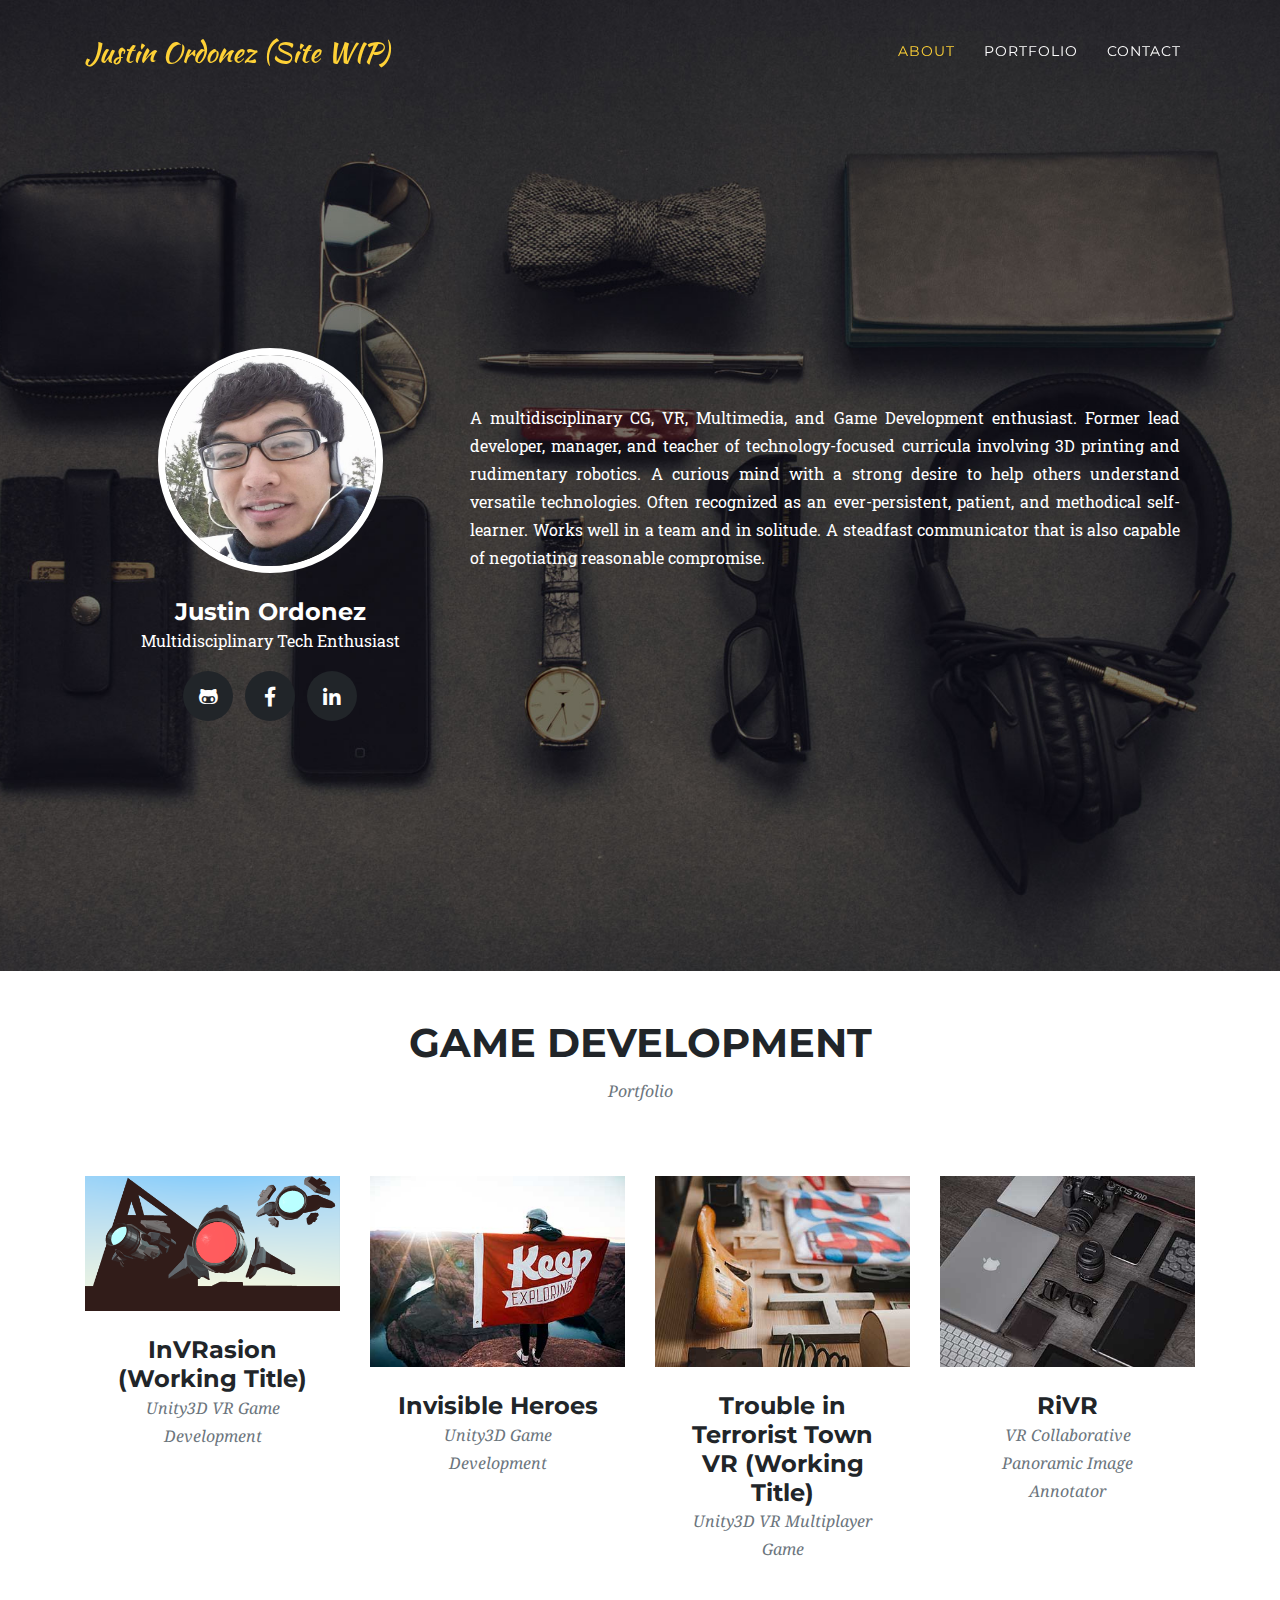
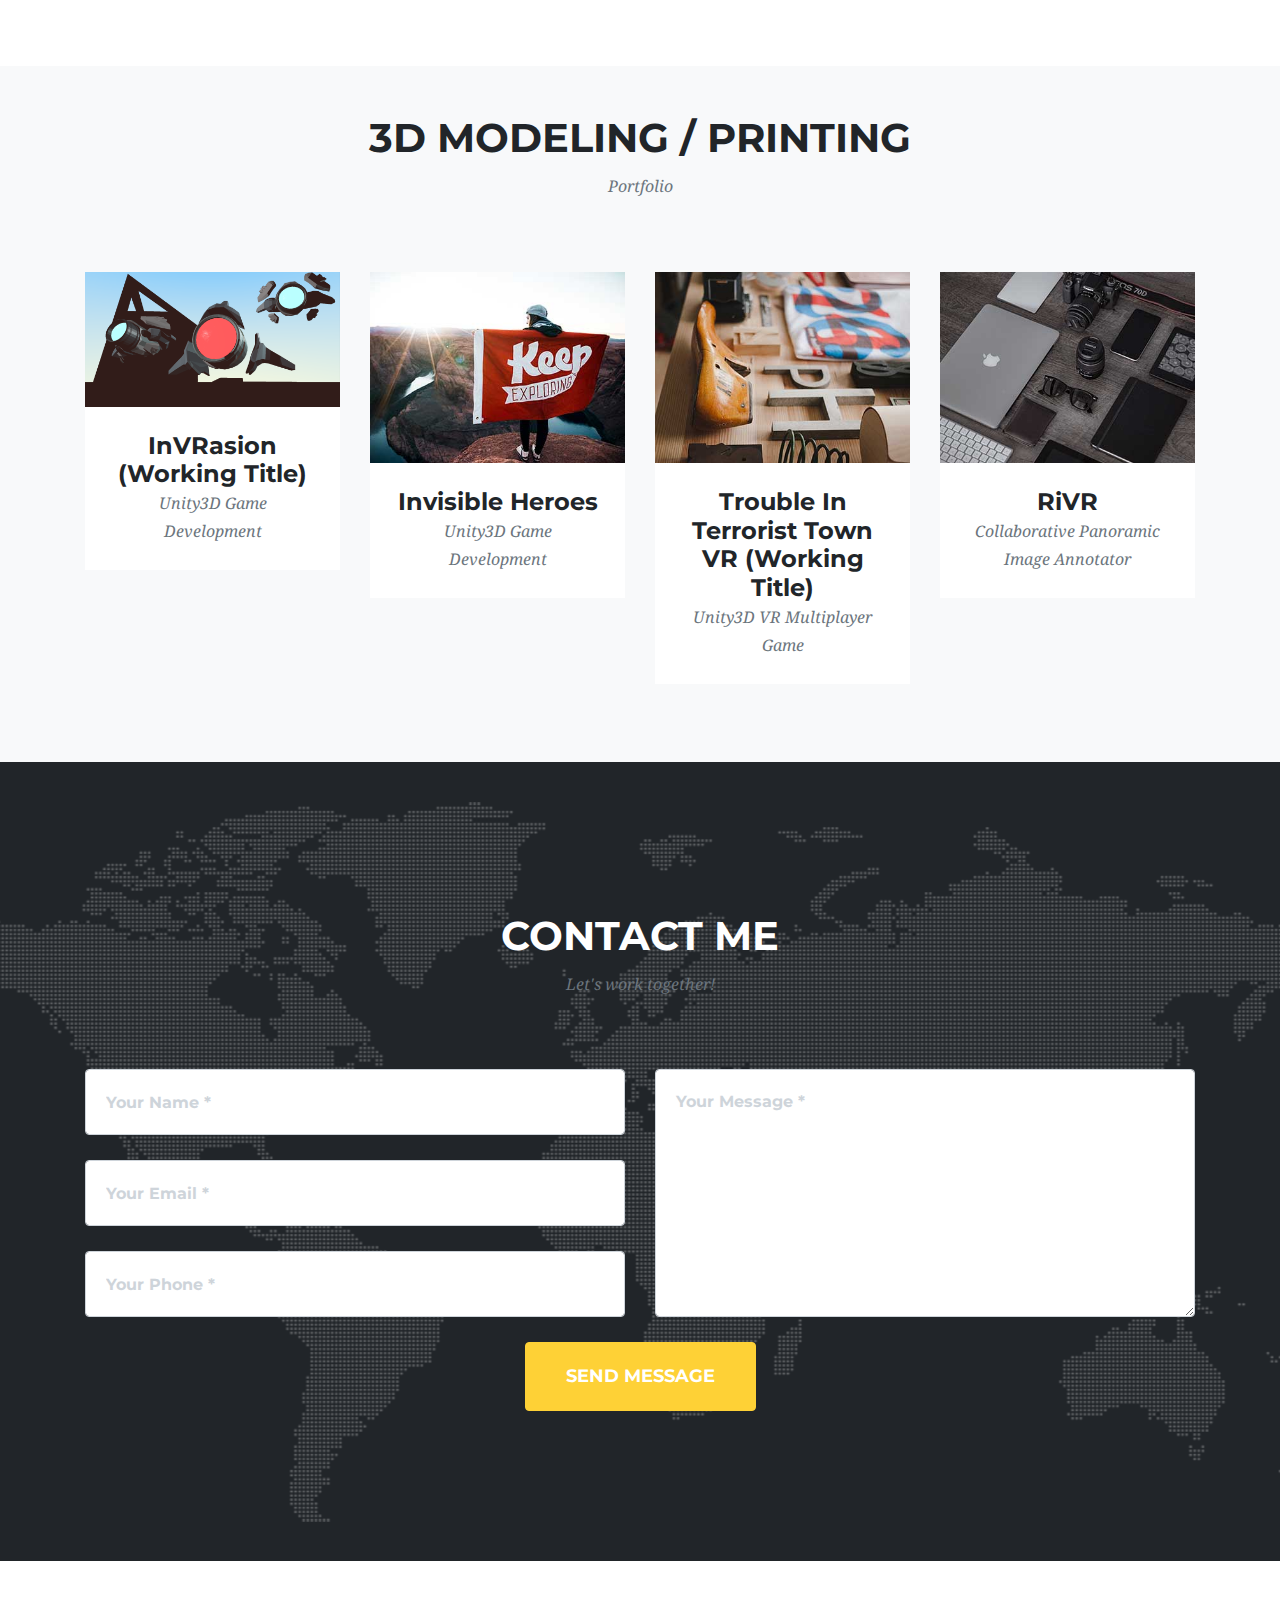
==== index.html @ 8f9645a5 "Github Page rebuild test" ====
<!DOCTYPE html>
<html lang="en">

<head>

  <meta charset="utf-8">
  <meta name="viewport" content="width=device-width, initial-scale=1, shrink-to-fit=no">
  <meta name="description" content="">
  <meta name="author" content="">

  <title>Justin Ordonez | Multidisciplinary Tech Enthusiast</title>

  <!-- Bootstrap core CSS -->
  <link href="vendor/bootstrap/css/bootstrap.min.css" rel="stylesheet">

  <!-- Custom fonts for this template -->
  <link href="vendor/fontawesome-free/css/all.min.css" rel="stylesheet" type="text/css">
  <link href="https://fonts.googleapis.com/css?family=Montserrat:400,700" rel="stylesheet" type="text/css">
  <link href='https://fonts.googleapis.com/css?family=Kaushan+Script' rel='stylesheet' type='text/css'>
  <link href='https://fonts.googleapis.com/css?family=Droid+Serif:400,700,400italic,700italic' rel='stylesheet' type='text/css'>
  <link href='https://fonts.googleapis.com/css?family=Roboto+Slab:400,100,300,700' rel='stylesheet' type='text/css'>

  <!-- Custom styles for this template -->
  <link href="css/agency.css" rel="stylesheet">
  <link href="css/animate.css" rel="stylesheet">
  <link href="css/style.css" rel="stylesheet">

</head>

<body id="page-top">

  <!-- Navigation -->
  <nav class="navbar navbar-expand-lg navbar-dark fixed-top" id="mainNav">
    <div class="container">
      <a class="navbar-brand js-scroll-trigger" href="#page-top">Justin Ordonez (Site WIP)</a>
      <button class="navbar-toggler navbar-toggler-right" type="button" data-toggle="collapse" data-target="#navbarResponsive"
        aria-controls="navbarResponsive" aria-expanded="false" aria-label="Toggle navigation">
        Menu
        <i class="fas fa-bars"></i>
      </button>
      <div class="collapse navbar-collapse" id="navbarResponsive">
        <ul class="navbar-nav text-uppercase ml-auto">
          <li class="nav-item">
            <a class="nav-link js-scroll-trigger" href="#about">About</a>
          </li>
          <!-- <li class="nav-item">
            <a class="nav-link js-scroll-trigger" href="#services">Services</a>
          </li> -->
          <li class="nav-item">
            <a class="nav-link js-scroll-trigger" href="#portfolio">Portfolio</a>
          </li>
          <li class="nav-item">
            <a class="nav-link js-scroll-trigger" href="#contact">Contact</a>
          </li>
        </ul>
      </div>
    </div>
  </nav>

  <!-- Header -->
  <header class="masthead" id="about">
    <div class="container">
      <div class="intro-text">
        <div class="container">
          <div class="row mb-5">
            <!-- <div class="col-lg-12 text-left">
              <h2 class="section-heading text-uppercase">Justin Ordonez</h2>
              <h3 class="section-subheading">Multidisciplinary Tech Enthusiast</h3>
            </div> -->
          </div>
          <div class="row">
            <div class="col-sm-4">
              <div class="team-member">
                <img class="rounded-circle mx-auto" src="img/ProfilePicTrimmed.JPG" alt="">
                <h4>Justin Ordonez</h4>
                <p class="">Multidisciplinary Tech Enthusiast</p>
                <ul class="list-inline social-buttons">
                  <li class="list-inline-item">
                    <a href="https://motyshiz.github.io/">
                      <i class="fab fa-github-alt"></i>
                    </a>
                  </li>
                  <li class="list-inline-item">
                    <a href="https://www.facebook.com/MOTYSHIZ">
                      <i class="fab fa-facebook-f"></i>
                    </a>
                  </li>
                  <li class="list-inline-item">
                    <a href="https://www.linkedin.com/in/justin-ordonez/">
                      <i class="fab fa-linkedin-in"></i>
                    </a>
                  </li>
                </ul>
              </div>
            </div>
            <div class="col-sm-8 mt-5">
              <p class="large text-justify mt-2">A multidisciplinary CG, VR, Multimedia, and Game Development
                enthusiast. Former lead developer, manager, and teacher of technology-focused curricula involving 3D
                printing and
                rudimentary robotics. A curious mind with a strong desire to help others understand versatile
                technologies. Often recognized as an ever-persistent, patient, and methodical self-learner. Works well
                in a team and in solitude. A steadfast communicator that is also capable of negotiating reasonable
                compromise.</p>
            </div>
          </div>
        </div>
      </div>
    </div>
  </header>

  <!-- Portfolio Grid : Game Development-->
  <section class="py-5" id="portfolio">
    <div class="container">
      <div class="row">
        <div class="col-lg-12 text-center">
          <h2 class="section-heading text-uppercase">Game Development</h2>
          <h3 class="section-subheading text-muted">Portfolio</h3>
        </div>
      </div>
      <div class="row">
        <div class="col-md-3 col-sm-6 portfolio-item">
          <a class="portfolio-link" data-toggle="modal" href="#portfolioModal1">
            <div class="portfolio-hover">
              <div class="portfolio-hover-content">
                <i class="fas fa-plus fa-3x"></i>
              </div>
            </div>
            <img class="img-fluid" src="img/portfolio/InVRasion/0.png" alt="">
          </a>
          <div class="portfolio-caption">
            <h4>InVRasion (Working Title)</h4>
            <p class="text-muted">Unity3D VR Game Development</p>
          </div>
        </div>
        <div class="col-md-3 col-sm-6 portfolio-item">
          <a class="portfolio-link" data-toggle="modal" href="#portfolioModal2">
            <div class="portfolio-hover">
              <div class="portfolio-hover-content">
                <i class="fas fa-plus fa-3x"></i>
              </div>
            </div>
            <img class="img-fluid" src="img/portfolio/02-thumbnail.jpg" alt="">
          </a>
          <div class="portfolio-caption">
            <h4>Invisible Heroes</h4>
            <p class="text-muted">Unity3D Game Development</p>
          </div>
        </div>
        <div class="col-md-3 col-sm-6 portfolio-item">
          <a class="portfolio-link" data-toggle="modal" href="#portfolioModal3">
            <div class="portfolio-hover">
              <div class="portfolio-hover-content">
                <i class="fas fa-plus fa-3x"></i>
              </div>
            </div>
            <img class="img-fluid" src="img/portfolio/03-thumbnail.jpg" alt="">
          </a>
          <div class="portfolio-caption">
            <h4>Trouble in Terrorist Town VR (Working Title)</h4>
            <p class="text-muted">Unity3D VR Multiplayer Game</p>
          </div>
        </div>
        <div class="col-md-3 col-sm-6 portfolio-item">
          <a class="portfolio-link" data-toggle="modal" href="#portfolioModal4">
            <div class="portfolio-hover">
              <div class="portfolio-hover-content">
                <i class="fas fa-plus fa-3x"></i>
              </div>
            </div>
            <img class="img-fluid" src="img/portfolio/04-thumbnail.jpg" alt="">
          </a>
          <div class="portfolio-caption">
            <h4>RiVR</h4>
            <p class="text-muted">VR Collaborative Panoramic Image Annotator</p>
          </div>
        </div>
        <!-- <div class="col-md-4 col-sm-6 portfolio-item">
          <a class="portfolio-link" data-toggle="modal" href="#portfolioModal5">
            <div class="portfolio-hover">
              <div class="portfolio-hover-content">
                <i class="fas fa-plus fa-3x"></i>
              </div>
            </div>
            <img class="img-fluid" src="img/portfolio/05-thumbnail.jpg" alt="">
          </a>
          <div class="portfolio-caption">
            <h4>Southwest</h4>
            <p class="text-muted">Website Design</p>
          </div>
        </div>
        <div class="col-md-4 col-sm-6 portfolio-item">
          <a class="portfolio-link" data-toggle="modal" href="#portfolioModal6">
            <div class="portfolio-hover">
              <div class="portfolio-hover-content">
                <i class="fas fa-plus fa-3x"></i>
              </div>
            </div>
            <img class="img-fluid" src="img/portfolio/06-thumbnail.jpg" alt="">
          </a>
          <div class="portfolio-caption">
            <h4>Window</h4>
            <p class="text-muted">Photography</p>
          </div>
        </div> -->
      </div>
    </div>
  </section>

  <!-- Portfolio Grid : 3D-->
  <section class="bg-light py-5" id="portfolio">
    <div class="container">
      <div class="row">
        <div class="col-lg-12 text-center">
          <h2 class="section-heading text-uppercase">3D Modeling / Printing</h2>
          <h3 class="section-subheading text-muted">Portfolio</h3>
        </div>
      </div>
      <div class="row">
        <div class="col-md-3 col-sm-6 portfolio-item">
          <a class="portfolio-link" data-toggle="modal" href="#portfolioModal1">
            <div class="portfolio-hover">
              <div class="portfolio-hover-content">
                <i class="fas fa-plus fa-3x"></i>
              </div>
            </div>
            <img class="img-fluid" src="img/portfolio/InVRasion/0.png" alt="">
          </a>
          <div class="portfolio-caption">
            <h4>InVRasion (Working Title)</h4>
            <p class="text-muted">Unity3D Game Development</p>
          </div>
        </div>
        <div class="col-md-3 col-sm-6 portfolio-item">
          <a class="portfolio-link" data-toggle="modal" href="#portfolioModal2">
            <div class="portfolio-hover">
              <div class="portfolio-hover-content">
                <i class="fas fa-plus fa-3x"></i>
              </div>
            </div>
            <img class="img-fluid" src="img/portfolio/02-thumbnail.jpg" alt="">
          </a>
          <div class="portfolio-caption">
            <h4>Invisible Heroes</h4>
            <p class="text-muted">Unity3D Game Development</p>
          </div>
        </div>
        <div class="col-md-3 col-sm-6 portfolio-item">
          <a class="portfolio-link" data-toggle="modal" href="#portfolioModal3">
            <div class="portfolio-hover">
              <div class="portfolio-hover-content">
                <i class="fas fa-plus fa-3x"></i>
              </div>
            </div>
            <img class="img-fluid" src="img/portfolio/03-thumbnail.jpg" alt="">
          </a>
          <div class="portfolio-caption">
            <h4>Trouble In Terrorist Town VR (Working Title)</h4>
            <p class="text-muted">Unity3D VR Multiplayer Game</p>
          </div>
        </div>
        <div class="col-md-3 col-sm-6 portfolio-item">
          <a class="portfolio-link" data-toggle="modal" href="#portfolioModal4">
            <div class="portfolio-hover">
              <div class="portfolio-hover-content">
                <i class="fas fa-plus fa-3x"></i>
              </div>
            </div>
            <img class="img-fluid" src="img/portfolio/04-thumbnail.jpg" alt="">
          </a>
          <div class="portfolio-caption">
            <h4>RiVR</h4>
            <p class="text-muted">Collaborative Panoramic Image Annotator</p>
          </div>
        </div>
      </div>
    </div>
  </section>


  <!-- Services -->
  <!-- <section id="services">
    <div class="container">
      <div class="row">
        <div class="col-lg-12 text-center">
          <h2 class="section-heading text-uppercase">Services</h2>
          <h3 class="section-subheading text-muted">Lorem ipsum dolor sit amet consectetur.</h3>
        </div>
      </div>
      <div class="row text-center">
        <div class="col-md-4">
          <span class="fa-stack fa-4x">
            <i class="fas fa-circle fa-stack-2x text-primary"></i>
            <i class="fas fa-shopping-cart fa-stack-1x fa-inverse"></i>
          </span>
          <h4 class="service-heading">E-Commerce</h4>
          <p class="text-muted">Lorem ipsum dolor sit amet, consectetur adipisicing elit. Minima maxime quam architecto
            quo inventore harum ex magni, dicta impedit.</p>
        </div>
        <div class="col-md-4">
          <span class="fa-stack fa-4x">
            <i class="fas fa-circle fa-stack-2x text-primary"></i>
            <i class="fas fa-laptop fa-stack-1x fa-inverse"></i>
          </span>
          <h4 class="service-heading">Responsive Design</h4>
          <p class="text-muted">Lorem ipsum dolor sit amet, consectetur adipisicing elit. Minima maxime quam architecto
            quo inventore harum ex magni, dicta impedit.</p>
        </div>
        <div class="col-md-4">
          <span class="fa-stack fa-4x">
            <i class="fas fa-circle fa-stack-2x text-primary"></i>
            <i class="fas fa-lock fa-stack-1x fa-inverse"></i>
          </span>
          <h4 class="service-heading">Web Security</h4>
          <p class="text-muted">Lorem ipsum dolor sit amet, consectetur adipisicing elit. Minima maxime quam architecto
            quo inventore harum ex magni, dicta impedit.</p>
        </div>
      </div>
    </div>
  </section> -->

  <!-- timeline-About -->
  <!-- <section id="timeline-about">
    <div class="container">
      <div class="row">
        <div class="col-lg-12 text-center">
          <h2 class="section-heading text-uppercase">About</h2>
          <h3 class="section-subheading text-muted">Lorem ipsum dolor sit amet consectetur.</h3>
        </div>
      </div>
      <div class="row">
        <div class="col-lg-12">
          <ul class="timeline">
            <li>
              <div class="timeline-image">
                <img class="rounded-circle img-fluid" src="img/about/1.jpg" alt="">
              </div>
              <div class="timeline-panel">
                <div class="timeline-heading">
                  <h4>2009-2011</h4>
                  <h4 class="subheading">Our Humble Beginnings</h4>
                </div>
                <div class="timeline-body">
                  <p class="text-muted">Lorem ipsum dolor sit amet, consectetur adipisicing elit. Sunt ut voluptatum
                    eius sapiente, totam reiciendis temporibus qui quibusdam, recusandae sit vero unde, sed, incidunt
                    et ea quo dolore laudantium consectetur!</p>
                </div>
              </div>
            </li>
            <li class="timeline-inverted">
              <div class="timeline-image">
                <img class="rounded-circle img-fluid" src="img/about/2.jpg" alt="">
              </div>
              <div class="timeline-panel">
                <div class="timeline-heading">
                  <h4>March 2011</h4>
                  <h4 class="subheading">An Agency is Born</h4>
                </div>
                <div class="timeline-body">
                  <p class="text-muted">Lorem ipsum dolor sit amet, consectetur adipisicing elit. Sunt ut voluptatum
                    eius sapiente, totam reiciendis temporibus qui quibusdam, recusandae sit vero unde, sed, incidunt
                    et ea quo dolore laudantium consectetur!</p>
                </div>
              </div>
            </li>
            <li>
              <div class="timeline-image">
                <img class="rounded-circle img-fluid" src="img/about/3.jpg" alt="">
              </div>
              <div class="timeline-panel">
                <div class="timeline-heading">
                  <h4>December 2012</h4>
                  <h4 class="subheading">Transition to Full Service</h4>
                </div>
                <div class="timeline-body">
                  <p class="text-muted">Lorem ipsum dolor sit amet, consectetur adipisicing elit. Sunt ut voluptatum
                    eius sapiente, totam reiciendis temporibus qui quibusdam, recusandae sit vero unde, sed, incidunt
                    et ea quo dolore laudantium consectetur!</p>
                </div>
              </div>
            </li>
            <li class="timeline-inverted">
              <div class="timeline-image">
                <img class="rounded-circle img-fluid" src="img/about/4.jpg" alt="">
              </div>
              <div class="timeline-panel">
                <div class="timeline-heading">
                  <h4>July 2014</h4>
                  <h4 class="subheading">Phase Two Expansion</h4>
                </div>
                <div class="timeline-body">
                  <p class="text-muted">Lorem ipsum dolor sit amet, consectetur adipisicing elit. Sunt ut voluptatum
                    eius sapiente, totam reiciendis temporibus qui quibusdam, recusandae sit vero unde, sed, incidunt
                    et ea quo dolore laudantium consectetur!</p>
                </div>
              </div>
            </li>
            <li class="timeline-inverted">
              <div class="timeline-image">
                <h4>Be Part
                  <br>Of Our
                  <br>Story!</h4>
              </div>
            </li>
          </ul>
        </div>
      </div>
    </div>
  </section> -->

  <!-- Software Proficiencies -->
  <!-- <section class="py-5">
    <div class="container">
      <div class="row">
        <div class="col-md-3 col-sm-6">
          <a href="#">
            <img class="img-fluid d-block mx-auto" src="img/logos/envato.jpg" alt="">
          </a>
        </div>
        <div class="col-md-3 col-sm-6">
          <a href="#">
            <img class="img-fluid d-block mx-auto" src="img/logos/designmodo.jpg" alt="">
          </a>
        </div>
        <div class="col-md-3 col-sm-6">
          <a href="#">
            <img class="img-fluid d-block mx-auto" src="img/logos/themeforest.jpg" alt="">
          </a>
        </div>
        <div class="col-md-3 col-sm-6">
          <a href="#">
            <img class="img-fluid d-block mx-auto" src="img/logos/creative-market.jpg" alt="">
          </a>
        </div>
      </div>
    </div>
  </section> -->

  <!-- Contact -->
  <section id="contact">
    <div class="container">
      <div class="row">
        <div class="col-lg-12 text-center">
          <h2 class="section-heading text-uppercase">Contact Me</h2>
          <h3 class="section-subheading text-muted">Let's work together!</h3>
        </div>
      </div>
      <div class="row">
        <div class="col-lg-12">
          <form id="contactForm" name="sentMessage" novalidate="novalidate">
            <div class="row">
              <div class="col-md-6">
                <div class="form-group">
                  <input class="form-control" id="name" type="text" placeholder="Your Name *" required="required"
                    data-validation-required-message="Please enter your name.">
                  <p class="help-block text-danger"></p>
                </div>
                <div class="form-group">
                  <input class="form-control" id="email" type="email" placeholder="Your Email *" required="required"
                    data-validation-required-message="Please enter your email address.">
                  <p class="help-block text-danger"></p>
                </div>
                <div class="form-group">
                  <input class="form-control" id="phone" type="tel" placeholder="Your Phone *" required="required"
                    data-validation-required-message="Please enter your phone number.">
                  <p class="help-block text-danger"></p>
                </div>
              </div>
              <div class="col-md-6">
                <div class="form-group">
                  <textarea class="form-control" id="message" placeholder="Your Message *" required="required"
                    data-validation-required-message="Please enter a message."></textarea>
                  <p class="help-block text-danger"></p>
                </div>
              </div>
              <div class="clearfix"></div>
              <div class="col-lg-12 text-center">
                <div id="success"></div>
                <button id="sendMessageButton" class="btn btn-primary btn-xl text-uppercase" type="submit">Send Message</button>
              </div>
            </div>
          </form>
        </div>
      </div>
    </div>
  </section>

  <!-- Footer -->
  <footer>
    <div class="container">
      <!-- <div class="row">
        <div class="col-md-4">
          <span class="copyright">Copyright &copy; Justin Ordonez 2018</span>
        </div>
        <div class="col-md-4">
          <ul class="list-inline social-buttons">
            <li class="list-inline-item">
              <a href="https://motyshiz.github.io/">
                <i class="fab fa-github-alt"></i>
              </a>
            </li>
            <li class="list-inline-item">
              <a href="https://www.facebook.com/MOTYSHIZ">
                <i class="fab fa-facebook-f"></i>
              </a>
            </li>
            <li class="list-inline-item">
              <a href="https://www.linkedin.com/in/justin-ordonez/">
                <i class="fab fa-linkedin-in"></i>
              </a>
            </li>
          </ul>
        </div>
        <div class="col-md-4">
          <ul class="list-inline quicklinks">
            <li class="list-inline-item">
              <a href="#">Privacy Policy</a>
            </li>
            <li class="list-inline-item">
              <a href="#">Terms of Use</a>
            </li>
          </ul>
        </div>
      </div>
    </div> -->
  </footer>

  <!-- Portfolio Modals -->

  <!-- Modal 1 -->
  <div class="portfolio-modal modal fade" id="portfolioModal1" tabindex="-1" role="dialog" aria-hidden="true">
    <div class="modal-dialog">
      <div class="modal-content py-0">
        <div class="close-modal" data-dismiss="modal">
          <div class="lr">
            <div class="rl"></div>
          </div>
        </div>

        <div class="container-fluid no-padding">
          <div class="row">
            <div class="col-md-12 px-0">
              <img src="img/portfolio/InVRasion/0.png" alt="" class="img-fluid d-block mx-auto">
              <div class="mask rgba-purple-slight"></div>
              <div class="carousel-caption">
                <h2 class="text-uppercase">InVRasion</h2>
                <p class="item-intro text-muted">Asymmetrical 4v1 VR Multiplayer</p>
              </div>
            </div>
          </div>
        </div>

        <div class="container">
          <div class="row">
            <div class="col-lg-12 mx-auto">
              <div class="modal-body">
                <!-- Project Details Go Here -->
                <!-- <h2 class="text-uppercase">InVRasion</h2>
                <p class="item-intro text-muted">Asymmetrical 4v1 VR Multiplayer</p>
                <img class="img-fluid d-block mx-auto" src="img/portfolio/InVRasion/0.png" alt=""> -->

                <!-- <div class="row">
                  <div class="thumbnail text-center">
                    <img src="img/portfolio/InVRasion/0.png" alt="" class="img-fluid d-block mx-auto">
                    <div class="caption">
                      <h2 class="text-uppercase">InVRasion</h2>
                      <p class="item-intro text-muted">Asymmetrical 4v1 VR Multiplayer</p>
                    </div>
                  </div>
                </div> -->



                <!-- Video Carousel -->
                <div id="video-carousel-example2" class="carousel slide carousel-fade mb-3" data-ride="carousel">
                  <!--Indicators-->
                  <ol class="carousel-indicators">
                    <li data-target="#video-carousel-example2" data-slide-to="0" class="active"></li>
                    <li data-target="#video-carousel-example2" data-slide-to="1"></li>
                    <li data-target="#video-carousel-example2" data-slide-to="2"></li>
                  </ol>
                  <!--/.Indicators-->
                  <!--Slides-->
                  <div class="carousel-inner" role="listbox">
                    <!-- First slide -->
                    <div class="carousel-item active">
                      <!--Mask color-->
                      <div class="view">
                        <!--Video source-->
                        <div class="embed-responsive embed-responsive-16by9">
                          <video class="embed-responsive-item" autoplay loop muted>
                            <source src="./video/InVRasion/Boss Death.mp4" type="video/mp4" />
                          </video>
                          <div class="mask rgba-purple-slight"></div>
                        </div>
                      </div>

                      <!--Caption-->
                      <div class="carousel-caption">
                        <div class="animated fadeInDown">
                          <h3 class="h3-responsive">Boss Death</h3>
                        </div>
                      </div>
                      <!--Caption-->
                    </div>
                    <!-- /.First slide -->

                    <!-- Second slide -->
                    <div class="carousel-item">
                      <!--Mask color-->
                      <div class="view">
                        <!--Video source-->
                        <div class="embed-responsive embed-responsive-16by9">
                          <video class="embed-responsive-item" autoplay loop muted>
                            <source src="./video/InVRasion/Exploding the CLA.mp4" type="video/mp4" />
                          </video>
                          <div class="mask rgba-purple-slight"></div>
                        </div>
                      </div>

                      <!--Caption-->
                      <div class="carousel-caption">
                        <div class="animated fadeInDown">
                          <h3 class="h3-responsive">Building Destruction</h3>
                        </div>
                      </div>
                      <!--Caption-->
                    </div>
                    <!-- /.Second slide -->

                    <!-- Third slide -->
                    <div class="carousel-item">
                      <!--Mask color-->
                      <div class="view">
                        <!--Video source-->
                        <div class="embed-responsive embed-responsive-16by9">
                          <video class="embed-responsive-item" autoplay loop muted>
                            <source src="./video/InVRasion/Explosive Force and Delay.mp4" type="video/mp4" />
                          </video>
                          <div class="mask rgba-purple-slight"></div>
                        </div>
                      </div>

                      <!--Caption-->
                      <div class="carousel-caption">
                        <div class="animated fadeInDown">
                          <h3 class="h3-responsive">Air Mines | Consecutive Detonation</h3>
                        </div>
                      </div>
                      <!--Caption-->
                    </div>
                    <!-- /.Third slide -->
                  </div>
                  <!--/.Slides-->
                  <!--Controls-->
                  <a class="carousel-control-prev" href="#video-carousel-example2" role="button" data-slide="prev">
                    <span class="carousel-control-prev-icon" aria-hidden="true"></span>
                    <span class="sr-only">Previous</span>
                  </a>
                  <a class="carousel-control-next" href="#video-carousel-example2" role="button" data-slide="next">
                    <span class="carousel-control-next-icon" aria-hidden="true"></span>
                    <span class="sr-only">Next</span>
                  </a>
                  <!--/.Controls-->
                </div>
                <!--Carousel Wrapper-->

                <p>
                  Face off against your friends as a giant robotic monster in a 1v4, VR vs NonVR battle! One player
                  will control a giant robot via a VR headset, and up to
                  4 friends will team up against him/her for high-mobility split-screen action on the same PC or
                  VR-enabled console.
                  <br><br>

                  Some features include: <br>
                  <ul>
                    <li>An array of experimental weaponry.</li>
                  </ul>

                  InVRasion is my proudest work, and started off as my senior project for my Computer Science degree at
                  California Polytechnic University of Pomona.

                  After receiving academic credit for InVRasion, development has continued as a hobby since March of
                  2017.

                  Created using Unity3D Game Engine, VRTK, and C#.

                </p>
                <ul class="list-inline">
                  <li>Date: January 2017 - Present</li>
                  <li>Category: Unity3D VR Game Development</li>
                </ul>
                <button class="btn btn-primary" data-dismiss="modal" type="button">
                  <i class="fas fa-times"></i>
                  Close Project</button>
              </div>
            </div>
          </div>
        </div>
      </div>
    </div>
  </div>

  <!-- Modal 2 -->
  <div class="portfolio-modal modal fade" id="portfolioModal2" tabindex="-1" role="dialog" aria-hidden="true">
    <div class="modal-dialog">
      <div class="modal-content">
        <div class="close-modal" data-dismiss="modal">
          <div class="lr">
            <div class="rl"></div>
          </div>
        </div>
        <div class="container">
          <div class="row">
            <div class="col-lg-8 mx-auto">
              <div class="modal-body">
                <!-- Project Details Go Here -->
                <h2 class="text-uppercase">Invisible Heroes</h2>
                <p class="item-intro text-muted">Procedurally generated map experiment and single-item scavenger hunt.</p>
                <img class="img-fluid d-block mx-auto" src="img/portfolio/02-full.jpg" alt="">
                <p>
                  <a href="https://drive.google.com/file/d/0B-jDV3yzqTzuei1zTFFzbzU2M28/view?usp=sharing">Invisible
                    Heroes</a>
                  is my first Unity programming project. It is a simple game that requires the player to locate an
                  artifact on a procedurally
                  generated map with procedurally placed trees and other items.
                  There is a readme within the linked file that includes more details.
                </p>
                <ul class="list-inline">
                  <li>Date: March 2016</li>
                  <li>Category: Unity3D Game Design</li>
                </ul>
                <button class="btn btn-primary" data-dismiss="modal" type="button">
                  <i class="fas fa-times"></i>
                  Close Project</button>
              </div>
            </div>
          </div>
        </div>
      </div>
    </div>
  </div>

  <!-- Modal 3 -->
  <div class="portfolio-modal modal fade" id="portfolioModal3" tabindex="-1" role="dialog" aria-hidden="true">
    <div class="modal-dialog">
      <div class="modal-content">
        <div class="close-modal" data-dismiss="modal">
          <div class="lr">
            <div class="rl"></div>
          </div>
        </div>
        <div class="container">
          <div class="row">
            <div class="col-lg-8 mx-auto">
              <div class="modal-body">
                <!-- Project Details Go Here -->
                <h2 class="text-uppercase">Trouble In Terrorist Town VR (Working Title)</h2>
                <p class="item-intro text-muted">VR Networked Multiplayer via VRTK and UNet</p>
                <!-- <img class="img-fluid d-block mx-auto" src="img/portfolio/03-full.jpg" alt=""> -->

                <div class="embed-responsive embed-responsive-16by9 mb-3">
                  <video width="480" height="280" controls class="embed-responsive-item">
                    <source src="./video/TTT-VR/NonVR-Shooting-and-Damage.mp4" type="video/mp4">
                    Your browser does not support the video tag.
                  </video>
                </div>

                <p>This title is my foray into VR Networked Multiplayer with UNet and VRTK. Good tutorials on how to
                  implement networked multiplayer in VR can be hard to find, so a lot of experimentation and research
                  went into the initial setup of this.

                  I do plan on moving from UNet to Photon in the near future, and one of my ambitions for this game is
                  to include robust steam workshop support, so that modders can use it as a framework to make fun
                  gamemodes, custom maps, and custom models.
                  <br><br>
                  [Current Version = As of 10/8/2018] <br>
                  Features
                  <ul>
                    <li></li>
                  </ul>
                </p>
                <ul class="list-inline">
                  <li>Date: January 2017</li>
                  <li>Category: Unity3D VR Game Development</li>
                </ul>
                <button class="btn btn-primary" data-dismiss="modal" type="button">
                  <i class="fas fa-times"></i>
                  Close Project</button>
              </div>
            </div>
          </div>
        </div>
      </div>
    </div>
  </div>

  <!-- Modal 4 -->
  <div class="portfolio-modal modal fade" id="portfolioModal4" tabindex="-1" role="dialog" aria-hidden="true">
    <div class="modal-dialog">
      <div class="modal-content">
        <div class="close-modal" data-dismiss="modal">
          <div class="lr">
            <div class="rl"></div>
          </div>
        </div>
        <div class="container">
          <div class="row">
            <div class="col-lg-8 mx-auto">
              <div class="modal-body">
                <!-- Project Details Go Here -->
                <h2 class="text-uppercase">Project Name</h2>
                <p class="item-intro text-muted">Lorem ipsum dolor sit amet consectetur.</p>
                <img class="img-fluid d-block mx-auto" src="img/portfolio/04-full.jpg" alt="">
                <p>Use this area to describe your project. Lorem ipsum dolor sit amet, consectetur adipisicing elit.
                  Est blanditiis dolorem culpa incidunt minus dignissimos deserunt repellat aperiam quasi sunt officia
                  expedita beatae cupiditate, maiores repudiandae, nostrum, reiciendis facere nemo!</p>
                <ul class="list-inline">
                  <li>Date: January 2017</li>
                  <li>Client: Lines</li>
                  <li>Category: Branding</li>
                </ul>
                <button class="btn btn-primary" data-dismiss="modal" type="button">
                  <i class="fas fa-times"></i>
                  Close Project</button>
              </div>
            </div>
          </div>
        </div>
      </div>
    </div>
  </div>

  <!-- Modal 5 -->
  <div class="portfolio-modal modal fade" id="portfolioModal5" tabindex="-1" role="dialog" aria-hidden="true">
    <div class="modal-dialog">
      <div class="modal-content">
        <div class="close-modal" data-dismiss="modal">
          <div class="lr">
            <div class="rl"></div>
          </div>
        </div>
        <div class="container">
          <div class="row">
            <div class="col-lg-8 mx-auto">
              <div class="modal-body">
                <!-- Project Details Go Here -->
                <h2 class="text-uppercase">Project Name</h2>
                <p class="item-intro text-muted">Lorem ipsum dolor sit amet consectetur.</p>
                <img class="img-fluid d-block mx-auto" src="img/portfolio/05-full.jpg" alt="">
                <p>Use this area to describe your project. Lorem ipsum dolor sit amet, consectetur adipisicing elit.
                  Est blanditiis dolorem culpa incidunt minus dignissimos deserunt repellat aperiam quasi sunt officia
                  expedita beatae cupiditate, maiores repudiandae, nostrum, reiciendis facere nemo!</p>
                <ul class="list-inline">
                  <li>Date: January 2017</li>
                  <li>Client: Southwest</li>
                  <li>Category: Website Design</li>
                </ul>
                <button class="btn btn-primary" data-dismiss="modal" type="button">
                  <i class="fas fa-times"></i>
                  Close Project</button>
              </div>
            </div>
          </div>
        </div>
      </div>
    </div>
  </div>

  <!-- Modal 6 -->
  <div class="portfolio-modal modal fade" id="portfolioModal6" tabindex="-1" role="dialog" aria-hidden="true">
    <div class="modal-dialog">
      <div class="modal-content">
        <div class="close-modal" data-dismiss="modal">
          <div class="lr">
            <div class="rl"></div>
          </div>
        </div>
        <div class="container">
          <div class="row">
            <div class="col-lg-8 mx-auto">
              <div class="modal-body">
                <!-- Project Details Go Here -->
                <h2 class="text-uppercase">Project Name</h2>
                <p class="item-intro text-muted">Lorem ipsum dolor sit amet consectetur.</p>
                <img class="img-fluid d-block mx-auto" src="img/portfolio/06-full.jpg" alt="">
                <p>Use this area to describe your project. Lorem ipsum dolor sit amet, consectetur adipisicing elit.
                  Est blanditiis dolorem culpa incidunt minus dignissimos deserunt repellat aperiam quasi sunt officia
                  expedita beatae cupiditate, maiores repudiandae, nostrum, reiciendis facere nemo!</p>
                <ul class="list-inline">
                  <li>Date: January 2017</li>
                  <li>Client: Window</li>
                  <li>Category: Photography</li>
                </ul>
                <button class="btn btn-primary" data-dismiss="modal" type="button">
                  <i class="fas fa-times"></i>
                  Close Project</button>
              </div>
            </div>
          </div>
        </div>
      </div>
    </div>
  </div>

  <!-- Bootstrap core JavaScript -->
  <script src="vendor/jquery/jquery.min.js"></script>
  <script src="vendor/bootstrap/js/bootstrap.bundle.min.js"></script>

  <!-- Plugin JavaScript -->
  <script src="vendor/jquery-easing/jquery.easing.min.js"></script>

  <!-- Contact form JavaScript -->
  <script src="js/jqBootstrapValidation.js"></script>
  <script src="js/contact_me.js"></script>

  <!-- Custom scripts for this template -->
  <script src="js/agency.min.js"></script>

</body>

</html>
---- vendor/fontawesome-free/css/all.min.css ----
/*!
 * Font Awesome Free 5.3.1 by @fontawesome - https://fontawesome.com
 * License - https://fontawesome.com/license/free (Icons: CC BY 4.0, Fonts: SIL OFL 1.1, Code: MIT License)
 */
.fa,.fab,.fal,.far,.fas{-moz-osx-font-smoothing:grayscale;-webkit-font-smoothing:antialiased;display:inline-block;font-style:normal;font-variant:normal;text-rendering:auto;line-height:1}.fa-lg{font-size:1.33333em;line-height:.75em;vertical-align:-.0667em}.fa-xs{font-size:.75em}.fa-sm{font-size:.875em}.fa-1x{font-size:1em}.fa-2x{font-size:2em}.fa-3x{font-size:3em}.fa-4x{font-size:4em}.fa-5x{font-size:5em}.fa-6x{font-size:6em}.fa-7x{font-size:7em}.fa-8x{font-size:8em}.fa-9x{font-size:9em}.fa-10x{font-size:10em}.fa-fw{text-align:center;width:1.25em}.fa-ul{list-style-type:none;margin-left:2.5em;padding-left:0}.fa-ul>li{position:relative}.fa-li{left:-2em;position:absolute;text-align:center;width:2em;line-height:inherit}.fa-border{border:.08em solid #eee;border-radius:.1em;padding:.2em .25em .15em}.fa-pull-left{float:left}.fa-pull-right{float:right}.fa.fa-pull-left,.fab.fa-pull-left,.fal.fa-pull-left,.far.fa-pull-left,.fas.fa-pull-left{margin-right:.3em}.fa.fa-pull-right,.fab.fa-pull-right,.fal.fa-pull-right,.far.fa-pull-right,.fas.fa-pull-right{margin-left:.3em}.fa-spin{animation:fa-spin 2s infinite linear}.fa-pulse{animation:fa-spin 1s infinite steps(8)}@keyframes fa-spin{0%{transform:rotate(0deg)}to{transform:rotate(1turn)}}.fa-rotate-90{-ms-filter:"progid:DXImageTransform.Microsoft.BasicImage(rotation=1)";transform:rotate(90deg)}.fa-rotate-180{-ms-filter:"progid:DXImageTransform.Microsoft.BasicImage(rotation=2)";transform:rotate(180deg)}.fa-rotate-270{-ms-filter:"progid:DXImageTransform.Microsoft.BasicImage(rotation=3)";transform:rotate(270deg)}.fa-flip-horizontal{-ms-filter:"progid:DXImageTransform.Microsoft.BasicImage(rotation=0, mirror=1)";transform:scaleX(-1)}.fa-flip-vertical{transform:scaleY(-1)}.fa-flip-horizontal.fa-flip-vertical,.fa-flip-vertical{-ms-filter:"progid:DXImageTransform.Microsoft.BasicImage(rotation=2, mirror=1)"}.fa-flip-horizontal.fa-flip-vertical{transform:scale(-1)}:root .fa-flip-horizontal,:root .fa-flip-vertical,:root .fa-rotate-90,:root .fa-rotate-180,:root .fa-rotate-270{-webkit-filter:none;filter:none}.fa-stack{display:inline-block;height:2em;line-height:2em;position:relative;vertical-align:middle;width:2em}.fa-stack-1x,.fa-stack-2x{left:0;position:absolute;text-align:center;width:100%}.fa-stack-1x{line-height:inherit}.fa-stack-2x{font-size:2em}.fa-inverse{color:#fff}.fa-500px:before{content:"\f26e"}.fa-accessible-icon:before{content:"\f368"}.fa-accusoft:before{content:"\f369"}.fa-ad:before{content:"\f641"}.fa-address-book:before{content:"\f2b9"}.fa-address-card:before{content:"\f2bb"}.fa-adjust:before{content:"\f042"}.fa-adn:before{content:"\f170"}.fa-adversal:before{content:"\f36a"}.fa-affiliatetheme:before{content:"\f36b"}.fa-air-freshener:before{content:"\f5d0"}.fa-algolia:before{content:"\f36c"}.fa-align-center:before{content:"\f037"}.fa-align-justify:before{content:"\f039"}.fa-align-left:before{content:"\f036"}.fa-align-right:before{content:"\f038"}.fa-alipay:before{content:"\f642"}.fa-allergies:before{content:"\f461"}.fa-amazon:before{content:"\f270"}.fa-amazon-pay:before{content:"\f42c"}.fa-ambulance:before{content:"\f0f9"}.fa-american-sign-language-interpreting:before{content:"\f2a3"}.fa-amilia:before{content:"\f36d"}.fa-anchor:before{content:"\f13d"}.fa-android:before{content:"\f17b"}.fa-angellist:before{content:"\f209"}.fa-angle-double-down:before{content:"\f103"}.fa-angle-double-left:before{content:"\f100"}.fa-angle-double-right:before{content:"\f101"}.fa-angle-double-up:before{content:"\f102"}.fa-angle-down:before{content:"\f107"}.fa-angle-left:before{content:"\f104"}.fa-angle-right:before{content:"\f105"}.fa-angle-up:before{content:"\f106"}.fa-angry:before{content:"\f556"}.fa-angrycreative:before{content:"\f36e"}.fa-angular:before{content:"\f420"}.fa-ankh:before{content:"\f644"}.fa-app-store:before{content:"\f36f"}.fa-app-store-ios:before{content:"\f370"}.fa-apper:before{content:"\f371"}.fa-apple:before{content:"\f179"}.fa-apple-alt:before{content:"\f5d1"}.fa-apple-pay:before{content:"\f415"}.fa-archive:before{content:"\f187"}.fa-archway:before{content:"\f557"}.fa-arrow-alt-circle-down:before{content:"\f358"}.fa-arrow-alt-circle-left:before{content:"\f359"}.fa-arrow-alt-circle-right:before{content:"\f35a"}.fa-arrow-alt-circle-up:before{content:"\f35b"}.fa-arrow-circle-down:before{content:"\f0ab"}.fa-arrow-circle-left:before{content:"\f0a8"}.fa-arrow-circle-right:before{content:"\f0a9"}.fa-arrow-circle-up:before{content:"\f0aa"}.fa-arrow-down:before{content:"\f063"}.fa-arrow-left:before{content:"\f060"}.fa-arrow-right:before{content:"\f061"}.fa-arrow-up:before{content:"\f062"}.fa-arrows-alt:before{content:"\f0b2"}.fa-arrows-alt-h:before{content:"\f337"}.fa-arrows-alt-v:before{content:"\f338"}.fa-assistive-listening-systems:before{content:"\f2a2"}.fa-asterisk:before{content:"\f069"}.fa-asymmetrik:before{content:"\f372"}.fa-at:before{content:"\f1fa"}.fa-atlas:before{content:"\f558"}.fa-atom:before{content:"\f5d2"}.fa-audible:before{content:"\f373"}.fa-audio-description:before{content:"\f29e"}.fa-autoprefixer:before{content:"\f41c"}.fa-avianex:before{content:"\f374"}.fa-aviato:before{content:"\f421"}.fa-award:before{content:"\f559"}.fa-aws:before{content:"\f375"}.fa-backspace:before{content:"\f55a"}.fa-backward:before{content:"\f04a"}.fa-balance-scale:before{content:"\f24e"}.fa-ban:before{content:"\f05e"}.fa-band-aid:before{content:"\f462"}.fa-bandcamp:before{content:"\f2d5"}.fa-barcode:before{content:"\f02a"}.fa-bars:before{content:"\f0c9"}.fa-baseball-ball:before{content:"\f433"}.fa-basketball-ball:before{content:"\f434"}.fa-bath:before{content:"\f2cd"}.fa-battery-empty:before{content:"\f244"}.fa-battery-full:before{content:"\f240"}.fa-battery-half:before{content:"\f242"}.fa-battery-quarter:before{content:"\f243"}.fa-battery-three-quarters:before{content:"\f241"}.fa-bed:before{content:"\f236"}.fa-beer:before{content:"\f0fc"}.fa-behance:before{content:"\f1b4"}.fa-behance-square:before{content:"\f1b5"}.fa-bell:before{content:"\f0f3"}.fa-bell-slash:before{content:"\f1f6"}.fa-bezier-curve:before{content:"\f55b"}.fa-bible:before{content:"\f647"}.fa-bicycle:before{content:"\f206"}.fa-bimobject:before{content:"\f378"}.fa-binoculars:before{content:"\f1e5"}.fa-birthday-cake:before{content:"\f1fd"}.fa-bitbucket:before{content:"\f171"}.fa-bitcoin:before{content:"\f379"}.fa-bity:before{content:"\f37a"}.fa-black-tie:before{content:"\f27e"}.fa-blackberry:before{content:"\f37b"}.fa-blender:before{content:"\f517"}.fa-blind:before{content:"\f29d"}.fa-blogger:before{content:"\f37c"}.fa-blogger-b:before{content:"\f37d"}.fa-bluetooth:before{content:"\f293"}.fa-bluetooth-b:before{content:"\f294"}.fa-bold:before{content:"\f032"}.fa-bolt:before{content:"\f0e7"}.fa-bomb:before{content:"\f1e2"}.fa-bone:before{content:"\f5d7"}.fa-bong:before{content:"\f55c"}.fa-book:before{content:"\f02d"}.fa-book-open:before{content:"\f518"}.fa-book-reader:before{content:"\f5da"}.fa-bookmark:before{content:"\f02e"}.fa-bowling-ball:before{content:"\f436"}.fa-box:before{content:"\f466"}.fa-box-open:before{content:"\f49e"}.fa-boxes:before{content:"\f468"}.fa-braille:before{content:"\f2a1"}.fa-brain:before{content:"\f5dc"}.fa-briefcase:before{content:"\f0b1"}.fa-briefcase-medical:before{content:"\f469"}.fa-broadcast-tower:before{content:"\f519"}.fa-broom:before{content:"\f51a"}.fa-brush:before{content:"\f55d"}.fa-btc:before{content:"\f15a"}.fa-bug:before{content:"\f188"}.fa-building:before{content:"\f1ad"}.fa-bullhorn:before{content:"\f0a1"}.fa-bullseye:before{content:"\f140"}.fa-burn:before{content:"\f46a"}.fa-buromobelexperte:before{content:"\f37f"}.fa-bus:before{content:"\f207"}.fa-bus-alt:before{content:"\f55e"}.fa-business-time:before{content:"\f64a"}.fa-buysellads:before{content:"\f20d"}.fa-calculator:before{content:"\f1ec"}.fa-calendar:before{content:"\f133"}.fa-calendar-alt:before{content:"\f073"}.fa-calendar-check:before{content:"\f274"}.fa-calendar-minus:before{content:"\f272"}.fa-calendar-plus:before{content:"\f271"}.fa-calendar-times:before{content:"\f273"}.fa-camera:before{content:"\f030"}.fa-camera-retro:before{content:"\f083"}.fa-cannabis:before{content:"\f55f"}.fa-capsules:before{content:"\f46b"}.fa-car:before{content:"\f1b9"}.fa-car-alt:before{content:"\f5de"}.fa-car-battery:before{content:"\f5df"}.fa-car-crash:before{content:"\f5e1"}.fa-car-side:before{content:"\f5e4"}.fa-caret-down:before{content:"\f0d7"}.fa-caret-left:before{content:"\f0d9"}.fa-caret-right:before{content:"\f0da"}.fa-caret-square-down:before{content:"\f150"}.fa-caret-square-left:before{content:"\f191"}.fa-caret-square-right:before{content:"\f152"}.fa-caret-square-up:before{content:"\f151"}.fa-caret-up:before{content:"\f0d8"}.fa-cart-arrow-down:before{content:"\f218"}.fa-cart-plus:before{content:"\f217"}.fa-cc-amazon-pay:before{content:"\f42d"}.fa-cc-amex:before{content:"\f1f3"}.fa-cc-apple-pay:before{content:"\f416"}.fa-cc-diners-club:before{content:"\f24c"}.fa-cc-discover:before{content:"\f1f2"}.fa-cc-jcb:before{content:"\f24b"}.fa-cc-mastercard:before{content:"\f1f1"}.fa-cc-paypal:before{content:"\f1f4"}.fa-cc-stripe:before{content:"\f1f5"}.fa-cc-visa:before{content:"\f1f0"}.fa-centercode:before{content:"\f380"}.fa-certificate:before{content:"\f0a3"}.fa-chalkboard:before{content:"\f51b"}.fa-chalkboard-teacher:before{content:"\f51c"}.fa-charging-station:before{content:"\f5e7"}.fa-chart-area:before{content:"\f1fe"}.fa-chart-bar:before{content:"\f080"}.fa-chart-line:before{content:"\f201"}.fa-chart-pie:before{content:"\f200"}.fa-check:before{content:"\f00c"}.fa-check-circle:before{content:"\f058"}.fa-check-double:before{content:"\f560"}.fa-check-square:before{content:"\f14a"}.fa-chess:before{content:"\f439"}.fa-chess-bishop:before{content:"\f43a"}.fa-chess-board:before{content:"\f43c"}.fa-chess-king:before{content:"\f43f"}.fa-chess-knight:before{content:"\f441"}.fa-chess-pawn:before{content:"\f443"}.fa-chess-queen:before{content:"\f445"}.fa-chess-rook:before{content:"\f447"}.fa-chevron-circle-down:before{content:"\f13a"}.fa-chevron-circle-left:before{content:"\f137"}.fa-chevron-circle-right:before{content:"\f138"}.fa-chevron-circle-up:before{content:"\f139"}.fa-chevron-down:before{content:"\f078"}.fa-chevron-left:before{content:"\f053"}.fa-chevron-right:before{content:"\f054"}.fa-chevron-up:before{content:"\f077"}.fa-child:before{content:"\f1ae"}.fa-chrome:before{content:"\f268"}.fa-church:before{content:"\f51d"}.fa-circle:before{content:"\f111"}.fa-circle-notch:before{content:"\f1ce"}.fa-city:before{content:"\f64f"}.fa-clipboard:before{content:"\f328"}.fa-clipboard-check:before{content:"\f46c"}.fa-clipboard-list:before{content:"\f46d"}.fa-clock:before{content:"\f017"}.fa-clone:before{content:"\f24d"}.fa-closed-captioning:before{content:"\f20a"}.fa-cloud:before{content:"\f0c2"}.fa-cloud-download-alt:before{content:"\f381"}.fa-cloud-upload-alt:before{content:"\f382"}.fa-cloudscale:before{content:"\f383"}.fa-cloudsmith:before{content:"\f384"}.fa-cloudversify:before{content:"\f385"}.fa-cocktail:before{content:"\f561"}.fa-code:before{content:"\f121"}.fa-code-branch:before{content:"\f126"}.fa-codepen:before{content:"\f1cb"}.fa-codiepie:before{content:"\f284"}.fa-coffee:before{content:"\f0f4"}.fa-cog:before{content:"\f013"}.fa-cogs:before{content:"\f085"}.fa-coins:before{content:"\f51e"}.fa-columns:before{content:"\f0db"}.fa-comment:before{content:"\f075"}.fa-comment-alt:before{content:"\f27a"}.fa-comment-dollar:before{content:"\f651"}.fa-comment-dots:before{content:"\f4ad"}.fa-comment-slash:before{content:"\f4b3"}.fa-comments:before{content:"\f086"}.fa-comments-dollar:before{content:"\f653"}.fa-compact-disc:before{content:"\f51f"}.fa-compass:before{content:"\f14e"}.fa-compress:before{content:"\f066"}.fa-concierge-bell:before{content:"\f562"}.fa-connectdevelop:before{content:"\f20e"}.fa-contao:before{content:"\f26d"}.fa-cookie:before{content:"\f563"}.fa-cookie-bite:before{content:"\f564"}.fa-copy:before{content:"\f0c5"}.fa-copyright:before{content:"\f1f9"}.fa-couch:before{content:"\f4b8"}.fa-cpanel:before{content:"\f388"}.fa-creative-commons:before{content:"\f25e"}.fa-creative-commons-by:before{content:"\f4e7"}.fa-creative-commons-nc:before{content:"\f4e8"}.fa-creative-commons-nc-eu:before{content:"\f4e9"}.fa-creative-commons-nc-jp:before{content:"\f4ea"}.fa-creative-commons-nd:before{content:"\f4eb"}.fa-creative-commons-pd:before{content:"\f4ec"}.fa-creative-commons-pd-alt:before{content:"\f4ed"}.fa-creative-commons-remix:before{content:"\f4ee"}.fa-creative-commons-sa:before{content:"\f4ef"}.fa-creative-commons-sampling:before{content:"\f4f0"}.fa-creative-commons-sampling-plus:before{content:"\f4f1"}.fa-creative-commons-share:before{content:"\f4f2"}.fa-credit-card:before{content:"\f09d"}.fa-crop:before{content:"\f125"}.fa-crop-alt:before{content:"\f565"}.fa-cross:before{content:"\f654"}.fa-crosshairs:before{content:"\f05b"}.fa-crow:before{content:"\f520"}.fa-crown:before{content:"\f521"}.fa-css3:before{content:"\f13c"}.fa-css3-alt:before{content:"\f38b"}.fa-cube:before{content:"\f1b2"}.fa-cubes:before{content:"\f1b3"}.fa-cut:before{content:"\f0c4"}.fa-cuttlefish:before{content:"\f38c"}.fa-d-and-d:before{content:"\f38d"}.fa-dashcube:before{content:"\f210"}.fa-database:before{content:"\f1c0"}.fa-deaf:before{content:"\f2a4"}.fa-delicious:before{content:"\f1a5"}.fa-deploydog:before{content:"\f38e"}.fa-deskpro:before{content:"\f38f"}.fa-desktop:before{content:"\f108"}.fa-deviantart:before{content:"\f1bd"}.fa-dharmachakra:before{content:"\f655"}.fa-diagnoses:before{content:"\f470"}.fa-dice:before{content:"\f522"}.fa-dice-five:before{content:"\f523"}.fa-dice-four:before{content:"\f524"}.fa-dice-one:before{content:"\f525"}.fa-dice-six:before{content:"\f526"}.fa-dice-three:before{content:"\f527"}.fa-dice-two:before{content:"\f528"}.fa-digg:before{content:"\f1a6"}.fa-digital-ocean:before{content:"\f391"}.fa-digital-tachograph:before{content:"\f566"}.fa-directions:before{content:"\f5eb"}.fa-discord:before{content:"\f392"}.fa-discourse:before{content:"\f393"}.fa-divide:before{content:"\f529"}.fa-dizzy:before{content:"\f567"}.fa-dna:before{content:"\f471"}.fa-dochub:before{content:"\f394"}.fa-docker:before{content:"\f395"}.fa-dollar-sign:before{content:"\f155"}.fa-dolly:before{content:"\f472"}.fa-dolly-flatbed:before{content:"\f474"}.fa-donate:before{content:"\f4b9"}.fa-door-closed:before{content:"\f52a"}.fa-door-open:before{content:"\f52b"}.fa-dot-circle:before{content:"\f192"}.fa-dove:before{content:"\f4ba"}.fa-download:before{content:"\f019"}.fa-draft2digital:before{content:"\f396"}.fa-drafting-compass:before{content:"\f568"}.fa-draw-polygon:before{content:"\f5ee"}.fa-dribbble:before{content:"\f17d"}.fa-dribbble-square:before{content:"\f397"}.fa-dropbox:before{content:"\f16b"}.fa-drum:before{content:"\f569"}.fa-drum-steelpan:before{content:"\f56a"}.fa-drupal:before{content:"\f1a9"}.fa-dumbbell:before{content:"\f44b"}.fa-dyalog:before{content:"\f399"}.fa-earlybirds:before{content:"\f39a"}.fa-ebay:before{content:"\f4f4"}.fa-edge:before{content:"\f282"}.fa-edit:before{content:"\f044"}.fa-eject:before{content:"\f052"}.fa-elementor:before{content:"\f430"}.fa-ellipsis-h:before{content:"\f141"}.fa-ellipsis-v:before{content:"\f142"}.fa-ello:before{content:"\f5f1"}.fa-ember:before{content:"\f423"}.fa-empire:before{content:"\f1d1"}.fa-envelope:before{content:"\f0e0"}.fa-envelope-open:before{content:"\f2b6"}.fa-envelope-open-text:before{content:"\f658"}.fa-envelope-square:before{content:"\f199"}.fa-envira:before{content:"\f299"}.fa-equals:before{content:"\f52c"}.fa-eraser:before{content:"\f12d"}.fa-erlang:before{content:"\f39d"}.fa-ethereum:before{content:"\f42e"}.fa-etsy:before{content:"\f2d7"}.fa-euro-sign:before{content:"\f153"}.fa-exchange-alt:before{content:"\f362"}.fa-exclamation:before{content:"\f12a"}.fa-exclamation-circle:before{content:"\f06a"}.fa-exclamation-triangle:before{content:"\f071"}.fa-expand:before{content:"\f065"}.fa-expand-arrows-alt:before{content:"\f31e"}.fa-expeditedssl:before{content:"\f23e"}.fa-external-link-alt:before{content:"\f35d"}.fa-external-link-square-alt:before{content:"\f360"}.fa-eye:before{content:"\f06e"}.fa-eye-dropper:before{content:"\f1fb"}.fa-eye-slash:before{content:"\f070"}.fa-facebook:before{content:"\f09a"}.fa-facebook-f:before{content:"\f39e"}.fa-facebook-messenger:before{content:"\f39f"}.fa-facebook-square:before{content:"\f082"}.fa-fast-backward:before{content:"\f049"}.fa-fast-forward:before{content:"\f050"}.fa-fax:before{content:"\f1ac"}.fa-feather:before{content:"\f52d"}.fa-feather-alt:before{content:"\f56b"}.fa-female:before{content:"\f182"}.fa-fighter-jet:before{content:"\f0fb"}.fa-file:before{content:"\f15b"}.fa-file-alt:before{content:"\f15c"}.fa-file-archive:before{content:"\f1c6"}.fa-file-audio:before{content:"\f1c7"}.fa-file-code:before{content:"\f1c9"}.fa-file-contract:before{content:"\f56c"}.fa-file-download:before{content:"\f56d"}.fa-file-excel:before{content:"\f1c3"}.fa-file-export:before{content:"\f56e"}.fa-file-image:before{content:"\f1c5"}.fa-file-import:before{content:"\f56f"}.fa-file-invoice:before{content:"\f570"}.fa-file-invoice-dollar:before{content:"\f571"}.fa-file-medical:before{content:"\f477"}.fa-file-medical-alt:before{content:"\f478"}.fa-file-pdf:before{content:"\f1c1"}.fa-file-powerpoint:before{content:"\f1c4"}.fa-file-prescription:before{content:"\f572"}.fa-file-signature:before{content:"\f573"}.fa-file-upload:before{content:"\f574"}.fa-file-video:before{content:"\f1c8"}.fa-file-word:before{content:"\f1c2"}.fa-fill:before{content:"\f575"}.fa-fill-drip:before{content:"\f576"}.fa-film:before{content:"\f008"}.fa-filter:before{content:"\f0b0"}.fa-fingerprint:before{content:"\f577"}.fa-fire:before{content:"\f06d"}.fa-fire-extinguisher:before{content:"\f134"}.fa-firefox:before{content:"\f269"}.fa-first-aid:before{content:"\f479"}.fa-first-order:before{content:"\f2b0"}.fa-first-order-alt:before{content:"\f50a"}.fa-firstdraft:before{content:"\f3a1"}.fa-fish:before{content:"\f578"}.fa-flag:before{content:"\f024"}.fa-flag-checkered:before{content:"\f11e"}.fa-flask:before{content:"\f0c3"}.fa-flickr:before{content:"\f16e"}.fa-flipboard:before{content:"\f44d"}.fa-flushed:before{content:"\f579"}.fa-fly:before{content:"\f417"}.fa-folder:before{content:"\f07b"}.fa-folder-minus:before{content:"\f65d"}.fa-folder-open:before{content:"\f07c"}.fa-folder-plus:before{content:"\f65e"}.fa-font:before{content:"\f031"}.fa-font-awesome:before{content:"\f2b4"}.fa-font-awesome-alt:before{content:"\f35c"}.fa-font-awesome-flag:before{content:"\f425"}.fa-font-awesome-logo-full:before{content:"\f4e6"}.fa-fonticons:before{content:"\f280"}.fa-fonticons-fi:before{content:"\f3a2"}.fa-football-ball:before{content:"\f44e"}.fa-fort-awesome:before{content:"\f286"}.fa-fort-awesome-alt:before{content:"\f3a3"}.fa-forumbee:before{content:"\f211"}.fa-forward:before{content:"\f04e"}.fa-foursquare:before{content:"\f180"}.fa-free-code-camp:before{content:"\f2c5"}.fa-freebsd:before{content:"\f3a4"}.fa-frog:before{content:"\f52e"}.fa-frown:before{content:"\f119"}.fa-frown-open:before{content:"\f57a"}.fa-fulcrum:before{content:"\f50b"}.fa-funnel-dollar:before{content:"\f662"}.fa-futbol:before{content:"\f1e3"}.fa-galactic-republic:before{content:"\f50c"}.fa-galactic-senate:before{content:"\f50d"}.fa-gamepad:before{content:"\f11b"}.fa-gas-pump:before{content:"\f52f"}.fa-gavel:before{content:"\f0e3"}.fa-gem:before{content:"\f3a5"}.fa-genderless:before{content:"\f22d"}.fa-get-pocket:before{content:"\f265"}.fa-gg:before{content:"\f260"}.fa-gg-circle:before{content:"\f261"}.fa-gift:before{content:"\f06b"}.fa-git:before{content:"\f1d3"}.fa-git-square:before{content:"\f1d2"}.fa-github:before{content:"\f09b"}.fa-github-alt:before{content:"\f113"}.fa-github-square:before{content:"\f092"}.fa-gitkraken:before{content:"\f3a6"}.fa-gitlab:before{content:"\f296"}.fa-gitter:before{content:"\f426"}.fa-glass-martini:before{content:"\f000"}.fa-glass-martini-alt:before{content:"\f57b"}.fa-glasses:before{content:"\f530"}.fa-glide:before{content:"\f2a5"}.fa-glide-g:before{content:"\f2a6"}.fa-globe:before{content:"\f0ac"}.fa-globe-africa:before{content:"\f57c"}.fa-globe-americas:before{content:"\f57d"}.fa-globe-asia:before{content:"\f57e"}.fa-gofore:before{content:"\f3a7"}.fa-golf-ball:before{content:"\f450"}.fa-goodreads:before{content:"\f3a8"}.fa-goodreads-g:before{content:"\f3a9"}.fa-google:before{content:"\f1a0"}.fa-google-drive:before{content:"\f3aa"}.fa-google-play:before{content:"\f3ab"}.fa-google-plus:before{content:"\f2b3"}.fa-google-plus-g:before{content:"\f0d5"}.fa-google-plus-square:before{content:"\f0d4"}.fa-google-wallet:before{content:"\f1ee"}.fa-gopuram:before{content:"\f664"}.fa-graduation-cap:before{content:"\f19d"}.fa-gratipay:before{content:"\f184"}.fa-grav:before{content:"\f2d6"}.fa-greater-than:before{content:"\f531"}.fa-greater-than-equal:before{content:"\f532"}.fa-grimace:before{content:"\f57f"}.fa-grin:before{content:"\f580"}.fa-grin-alt:before{content:"\f581"}.fa-grin-beam:before{content:"\f582"}.fa-grin-beam-sweat:before{content:"\f583"}.fa-grin-hearts:before{content:"\f584"}.fa-grin-squint:before{content:"\f585"}.fa-grin-squint-tears:before{content:"\f586"}.fa-grin-stars:before{content:"\f587"}.fa-grin-tears:before{content:"\f588"}.fa-grin-tongue:before{content:"\f589"}.fa-grin-tongue-squint:before{content:"\f58a"}.fa-grin-tongue-wink:before{content:"\f58b"}.fa-grin-wink:before{content:"\f58c"}.fa-grip-horizontal:before{content:"\f58d"}.fa-grip-vertical:before{content:"\f58e"}.fa-gripfire:before{content:"\f3ac"}.fa-grunt:before{content:"\f3ad"}.fa-gulp:before{content:"\f3ae"}.fa-h-square:before{content:"\f0fd"}.fa-hacker-news:before{content:"\f1d4"}.fa-hacker-news-square:before{content:"\f3af"}.fa-hackerrank:before{content:"\f5f7"}.fa-hamsa:before{content:"\f665"}.fa-hand-holding:before{content:"\f4bd"}.fa-hand-holding-heart:before{content:"\f4be"}.fa-hand-holding-usd:before{content:"\f4c0"}.fa-hand-lizard:before{content:"\f258"}.fa-hand-paper:before{content:"\f256"}.fa-hand-peace:before{content:"\f25b"}.fa-hand-point-down:before{content:"\f0a7"}.fa-hand-point-left:before{content:"\f0a5"}.fa-hand-point-right:before{content:"\f0a4"}.fa-hand-point-up:before{content:"\f0a6"}.fa-hand-pointer:before{content:"\f25a"}.fa-hand-rock:before{content:"\f255"}.fa-hand-scissors:before{content:"\f257"}.fa-hand-spock:before{content:"\f259"}.fa-hands:before{content:"\f4c2"}.fa-hands-helping:before{content:"\f4c4"}.fa-handshake:before{content:"\f2b5"}.fa-hashtag:before{content:"\f292"}.fa-haykal:before{content:"\f666"}.fa-hdd:before{content:"\f0a0"}.fa-heading:before{content:"\f1dc"}.fa-headphones:before{content:"\f025"}.fa-headphones-alt:before{content:"\f58f"}.fa-headset:before{content:"\f590"}.fa-heart:before{content:"\f004"}.fa-heartbeat:before{content:"\f21e"}.fa-helicopter:before{content:"\f533"}.fa-highlighter:before{content:"\f591"}.fa-hips:before{content:"\f452"}.fa-hire-a-helper:before{content:"\f3b0"}.fa-history:before{content:"\f1da"}.fa-hockey-puck:before{content:"\f453"}.fa-home:before{content:"\f015"}.fa-hooli:before{content:"\f427"}.fa-hornbill:before{content:"\f592"}.fa-hospital:before{content:"\f0f8"}.fa-hospital-alt:before{content:"\f47d"}.fa-hospital-symbol:before{content:"\f47e"}.fa-hot-tub:before{content:"\f593"}.fa-hotel:before{content:"\f594"}.fa-hotjar:before{content:"\f3b1"}.fa-hourglass:before{content:"\f254"}.fa-hourglass-end:before{content:"\f253"}.fa-hourglass-half:before{content:"\f252"}.fa-hourglass-start:before{content:"\f251"}.fa-houzz:before{content:"\f27c"}.fa-html5:before{content:"\f13b"}.fa-hubspot:before{content:"\f3b2"}.fa-i-cursor:before{content:"\f246"}.fa-id-badge:before{content:"\f2c1"}.fa-id-card:before{content:"\f2c2"}.fa-id-card-alt:before{content:"\f47f"}.fa-image:before{content:"\f03e"}.fa-images:before{content:"\f302"}.fa-imdb:before{content:"\f2d8"}.fa-inbox:before{content:"\f01c"}.fa-indent:before{content:"\f03c"}.fa-industry:before{content:"\f275"}.fa-infinity:before{content:"\f534"}.fa-info:before{content:"\f129"}.fa-info-circle:before{content:"\f05a"}.fa-instagram:before{content:"\f16d"}.fa-internet-explorer:before{content:"\f26b"}.fa-ioxhost:before{content:"\f208"}.fa-italic:before{content:"\f033"}.fa-itunes:before{content:"\f3b4"}.fa-itunes-note:before{content:"\f3b5"}.fa-java:before{content:"\f4e4"}.fa-jedi:before{content:"\f669"}.fa-jedi-order:before{content:"\f50e"}.fa-jenkins:before{content:"\f3b6"}.fa-joget:before{content:"\f3b7"}.fa-joint:before{content:"\f595"}.fa-joomla:before{content:"\f1aa"}.fa-journal-whills:before{content:"\f66a"}.fa-js:before{content:"\f3b8"}.fa-js-square:before{content:"\f3b9"}.fa-jsfiddle:before{content:"\f1cc"}.fa-kaaba:before{content:"\f66b"}.fa-kaggle:before{content:"\f5fa"}.fa-key:before{content:"\f084"}.fa-keybase:before{content:"\f4f5"}.fa-keyboard:before{content:"\f11c"}.fa-keycdn:before{content:"\f3ba"}.fa-khanda:before{content:"\f66d"}.fa-kickstarter:before{content:"\f3bb"}.fa-kickstarter-k:before{content:"\f3bc"}.fa-kiss:before{content:"\f596"}.fa-kiss-beam:before{content:"\f597"}.fa-kiss-wink-heart:before{content:"\f598"}.fa-kiwi-bird:before{content:"\f535"}.fa-korvue:before{content:"\f42f"}.fa-landmark:before{content:"\f66f"}.fa-language:before{content:"\f1ab"}.fa-laptop:before{content:"\f109"}.fa-laptop-code:before{content:"\f5fc"}.fa-laravel:before{content:"\f3bd"}.fa-lastfm:before{content:"\f202"}.fa-lastfm-square:before{content:"\f203"}.fa-laugh:before{content:"\f599"}.fa-laugh-beam:before{content:"\f59a"}.fa-laugh-squint:before{content:"\f59b"}.fa-laugh-wink:before{content:"\f59c"}.fa-layer-group:before{content:"\f5fd"}.fa-leaf:before{content:"\f06c"}.fa-leanpub:before{content:"\f212"}.fa-lemon:before{content:"\f094"}.fa-less:before{content:"\f41d"}.fa-less-than:before{content:"\f536"}.fa-less-than-equal:before{content:"\f537"}.fa-level-down-alt:before{content:"\f3be"}.fa-level-up-alt:before{content:"\f3bf"}.fa-life-ring:before{content:"\f1cd"}.fa-lightbulb:before{content:"\f0eb"}.fa-line:before{content:"\f3c0"}.fa-link:before{content:"\f0c1"}.fa-linkedin:before{content:"\f08c"}.fa-linkedin-in:before{content:"\f0e1"}.fa-linode:before{content:"\f2b8"}.fa-linux:before{content:"\f17c"}.fa-lira-sign:before{content:"\f195"}.fa-list:before{content:"\f03a"}.fa-list-alt:before{content:"\f022"}.fa-list-ol:before{content:"\f0cb"}.fa-list-ul:before{content:"\f0ca"}.fa-location-arrow:before{content:"\f124"}.fa-lock:before{content:"\f023"}.fa-lock-open:before{content:"\f3c1"}.fa-long-arrow-alt-down:before{content:"\f309"}.fa-long-arrow-alt-left:before{content:"\f30a"}.fa-long-arrow-alt-right:before{content:"\f30b"}.fa-long-arrow-alt-up:before{content:"\f30c"}.fa-low-vision:before{content:"\f2a8"}.fa-luggage-cart:before{content:"\f59d"}.fa-lyft:before{content:"\f3c3"}.fa-magento:before{content:"\f3c4"}.fa-magic:before{content:"\f0d0"}.fa-magnet:before{content:"\f076"}.fa-mail-bulk:before{content:"\f674"}.fa-mailchimp:before{content:"\f59e"}.fa-male:before{content:"\f183"}.fa-mandalorian:before{content:"\f50f"}.fa-map:before{content:"\f279"}.fa-map-marked:before{content:"\f59f"}.fa-map-marked-alt:before{content:"\f5a0"}.fa-map-marker:before{content:"\f041"}.fa-map-marker-alt:before{content:"\f3c5"}.fa-map-pin:before{content:"\f276"}.fa-map-signs:before{content:"\f277"}.fa-markdown:before{content:"\f60f"}.fa-marker:before{content:"\f5a1"}.fa-mars:before{content:"\f222"}.fa-mars-double:before{content:"\f227"}.fa-mars-stroke:before{content:"\f229"}.fa-mars-stroke-h:before{content:"\f22b"}.fa-mars-stroke-v:before{content:"\f22a"}.fa-mastodon:before{content:"\f4f6"}.fa-maxcdn:before{content:"\f136"}.fa-medal:before{content:"\f5a2"}.fa-medapps:before{content:"\f3c6"}.fa-medium:before{content:"\f23a"}.fa-medium-m:before{content:"\f3c7"}.fa-medkit:before{content:"\f0fa"}.fa-medrt:before{content:"\f3c8"}.fa-meetup:before{content:"\f2e0"}.fa-megaport:before{content:"\f5a3"}.fa-meh:before{content:"\f11a"}.fa-meh-blank:before{content:"\f5a4"}.fa-meh-rolling-eyes:before{content:"\f5a5"}.fa-memory:before{content:"\f538"}.fa-menorah:before{content:"\f676"}.fa-mercury:before{content:"\f223"}.fa-microchip:before{content:"\f2db"}.fa-microphone:before{content:"\f130"}.fa-microphone-alt:before{content:"\f3c9"}.fa-microphone-alt-slash:before{content:"\f539"}.fa-microphone-slash:before{content:"\f131"}.fa-microscope:before{content:"\f610"}.fa-microsoft:before{content:"\f3ca"}.fa-minus:before{content:"\f068"}.fa-minus-circle:before{content:"\f056"}.fa-minus-square:before{content:"\f146"}.fa-mix:before{content:"\f3cb"}.fa-mixcloud:before{content:"\f289"}.fa-mizuni:before{content:"\f3cc"}.fa-mobile:before{content:"\f10b"}.fa-mobile-alt:before{content:"\f3cd"}.fa-modx:before{content:"\f285"}.fa-monero:before{content:"\f3d0"}.fa-money-bill:before{content:"\f0d6"}.fa-money-bill-alt:before{content:"\f3d1"}.fa-money-bill-wave:before{content:"\f53a"}.fa-money-bill-wave-alt:before{content:"\f53b"}.fa-money-check:before{content:"\f53c"}.fa-money-check-alt:before{content:"\f53d"}.fa-monument:before{content:"\f5a6"}.fa-moon:before{content:"\f186"}.fa-mortar-pestle:before{content:"\f5a7"}.fa-mosque:before{content:"\f678"}.fa-motorcycle:before{content:"\f21c"}.fa-mouse-pointer:before{content:"\f245"}.fa-music:before{content:"\f001"}.fa-napster:before{content:"\f3d2"}.fa-neos:before{content:"\f612"}.fa-neuter:before{content:"\f22c"}.fa-newspaper:before{content:"\f1ea"}.fa-nimblr:before{content:"\f5a8"}.fa-nintendo-switch:before{content:"\f418"}.fa-node:before{content:"\f419"}.fa-node-js:before{content:"\f3d3"}.fa-not-equal:before{content:"\f53e"}.fa-notes-medical:before{content:"\f481"}.fa-npm:before{content:"\f3d4"}.fa-ns8:before{content:"\f3d5"}.fa-nutritionix:before{content:"\f3d6"}.fa-object-group:before{content:"\f247"}.fa-object-ungroup:before{content:"\f248"}.fa-odnoklassniki:before{content:"\f263"}.fa-odnoklassniki-square:before{content:"\f264"}.fa-oil-can:before{content:"\f613"}.fa-old-republic:before{content:"\f510"}.fa-om:before{content:"\f679"}.fa-opencart:before{content:"\f23d"}.fa-openid:before{content:"\f19b"}.fa-opera:before{content:"\f26a"}.fa-optin-monster:before{content:"\f23c"}.fa-osi:before{content:"\f41a"}.fa-outdent:before{content:"\f03b"}.fa-page4:before{content:"\f3d7"}.fa-pagelines:before{content:"\f18c"}.fa-paint-brush:before{content:"\f1fc"}.fa-paint-roller:before{content:"\f5aa"}.fa-palette:before{content:"\f53f"}.fa-palfed:before{content:"\f3d8"}.fa-pallet:before{content:"\f482"}.fa-paper-plane:before{content:"\f1d8"}.fa-paperclip:before{content:"\f0c6"}.fa-parachute-box:before{content:"\f4cd"}.fa-paragraph:before{content:"\f1dd"}.fa-parking:before{content:"\f540"}.fa-passport:before{content:"\f5ab"}.fa-pastafarianism:before{content:"\f67b"}.fa-paste:before{content:"\f0ea"}.fa-patreon:before{content:"\f3d9"}.fa-pause:before{content:"\f04c"}.fa-pause-circle:before{content:"\f28b"}.fa-paw:before{content:"\f1b0"}.fa-paypal:before{content:"\f1ed"}.fa-peace:before{content:"\f67c"}.fa-pen:before{content:"\f304"}.fa-pen-alt:before{content:"\f305"}.fa-pen-fancy:before{content:"\f5ac"}.fa-pen-nib:before{content:"\f5ad"}.fa-pen-square:before{content:"\f14b"}.fa-pencil-alt:before{content:"\f303"}.fa-pencil-ruler:before{content:"\f5ae"}.fa-people-carry:before{content:"\f4ce"}.fa-percent:before{content:"\f295"}.fa-percentage:before{content:"\f541"}.fa-periscope:before{content:"\f3da"}.fa-phabricator:before{content:"\f3db"}.fa-phoenix-framework:before{content:"\f3dc"}.fa-phoenix-squadron:before{content:"\f511"}.fa-phone:before{content:"\f095"}.fa-phone-slash:before{content:"\f3dd"}.fa-phone-square:before{content:"\f098"}.fa-phone-volume:before{content:"\f2a0"}.fa-php:before{content:"\f457"}.fa-pied-piper:before{content:"\f2ae"}.fa-pied-piper-alt:before{content:"\f1a8"}.fa-pied-piper-hat:before{content:"\f4e5"}.fa-pied-piper-pp:before{content:"\f1a7"}.fa-piggy-bank:before{content:"\f4d3"}.fa-pills:before{content:"\f484"}.fa-pinterest:before{content:"\f0d2"}.fa-pinterest-p:before{content:"\f231"}.fa-pinterest-square:before{content:"\f0d3"}.fa-place-of-worship:before{content:"\f67f"}.fa-plane:before{content:"\f072"}.fa-plane-arrival:before{content:"\f5af"}.fa-plane-departure:before{content:"\f5b0"}.fa-play:before{content:"\f04b"}.fa-play-circle:before{content:"\f144"}.fa-playstation:before{content:"\f3df"}.fa-plug:before{content:"\f1e6"}.fa-plus:before{content:"\f067"}.fa-plus-circle:before{content:"\f055"}.fa-plus-square:before{content:"\f0fe"}.fa-podcast:before{content:"\f2ce"}.fa-poll:before{content:"\f681"}.fa-poll-h:before{content:"\f682"}.fa-poo:before{content:"\f2fe"}.fa-poop:before{content:"\f619"}.fa-portrait:before{content:"\f3e0"}.fa-pound-sign:before{content:"\f154"}.fa-power-off:before{content:"\f011"}.fa-pray:before{content:"\f683"}.fa-praying-hands:before{content:"\f684"}.fa-prescription:before{content:"\f5b1"}.fa-prescription-bottle:before{content:"\f485"}.fa-prescription-bottle-alt:before{content:"\f486"}.fa-print:before{content:"\f02f"}.fa-procedures:before{content:"\f487"}.fa-product-hunt:before{content:"\f288"}.fa-project-diagram:before{content:"\f542"}.fa-pushed:before{content:"\f3e1"}.fa-puzzle-piece:before{content:"\f12e"}.fa-python:before{content:"\f3e2"}.fa-qq:before{content:"\f1d6"}.fa-qrcode:before{content:"\f029"}.fa-question:before{content:"\f128"}.fa-question-circle:before{content:"\f059"}.fa-quidditch:before{content:"\f458"}.fa-quinscape:before{content:"\f459"}.fa-quora:before{content:"\f2c4"}.fa-quote-left:before{content:"\f10d"}.fa-quote-right:before{content:"\f10e"}.fa-quran:before{content:"\f687"}.fa-r-project:before{content:"\f4f7"}.fa-random:before{content:"\f074"}.fa-ravelry:before{content:"\f2d9"}.fa-react:before{content:"\f41b"}.fa-readme:before{content:"\f4d5"}.fa-rebel:before{content:"\f1d0"}.fa-receipt:before{content:"\f543"}.fa-recycle:before{content:"\f1b8"}.fa-red-river:before{content:"\f3e3"}.fa-reddit:before{content:"\f1a1"}.fa-reddit-alien:before{content:"\f281"}.fa-reddit-square:before{content:"\f1a2"}.fa-redo:before{content:"\f01e"}.fa-redo-alt:before{content:"\f2f9"}.fa-registered:before{content:"\f25d"}.fa-rendact:before{content:"\f3e4"}.fa-renren:before{content:"\f18b"}.fa-reply:before{content:"\f3e5"}.fa-reply-all:before{content:"\f122"}.fa-replyd:before{content:"\f3e6"}.fa-researchgate:before{content:"\f4f8"}.fa-resolving:before{content:"\f3e7"}.fa-retweet:before{content:"\f079"}.fa-rev:before{content:"\f5b2"}.fa-ribbon:before{content:"\f4d6"}.fa-road:before{content:"\f018"}.fa-robot:before{content:"\f544"}.fa-rocket:before{content:"\f135"}.fa-rocketchat:before{content:"\f3e8"}.fa-rockrms:before{content:"\f3e9"}.fa-route:before{content:"\f4d7"}.fa-rss:before{content:"\f09e"}.fa-rss-square:before{content:"\f143"}.fa-ruble-sign:before{content:"\f158"}.fa-ruler:before{content:"\f545"}.fa-ruler-combined:before{content:"\f546"}.fa-ruler-horizontal:before{content:"\f547"}.fa-ruler-vertical:before{content:"\f548"}.fa-rupee-sign:before{content:"\f156"}.fa-sad-cry:before{content:"\f5b3"}.fa-sad-tear:before{content:"\f5b4"}.fa-safari:before{content:"\f267"}.fa-sass:before{content:"\f41e"}.fa-save:before{content:"\f0c7"}.fa-schlix:before{content:"\f3ea"}.fa-school:before{content:"\f549"}.fa-screwdriver:before{content:"\f54a"}.fa-scribd:before{content:"\f28a"}.fa-search:before{content:"\f002"}.fa-search-dollar:before{content:"\f688"}.fa-search-location:before{content:"\f689"}.fa-search-minus:before{content:"\f010"}.fa-search-plus:before{content:"\f00e"}.fa-searchengin:before{content:"\f3eb"}.fa-seedling:before{content:"\f4d8"}.fa-sellcast:before{content:"\f2da"}.fa-sellsy:before{content:"\f213"}.fa-server:before{content:"\f233"}.fa-servicestack:before{content:"\f3ec"}.fa-shapes:before{content:"\f61f"}.fa-share:before{content:"\f064"}.fa-share-alt:before{content:"\f1e0"}.fa-share-alt-square:before{content:"\f1e1"}.fa-share-square:before{content:"\f14d"}.fa-shekel-sign:before{content:"\f20b"}.fa-shield-alt:before{content:"\f3ed"}.fa-ship:before{content:"\f21a"}.fa-shipping-fast:before{content:"\f48b"}.fa-shirtsinbulk:before{content:"\f214"}.fa-shoe-prints:before{content:"\f54b"}.fa-shopping-bag:before{content:"\f290"}.fa-shopping-basket:before{content:"\f291"}.fa-shopping-cart:before{content:"\f07a"}.fa-shopware:before{content:"\f5b5"}.fa-shower:before{content:"\f2cc"}.fa-shuttle-van:before{content:"\f5b6"}.fa-sign:before{content:"\f4d9"}.fa-sign-in-alt:before{content:"\f2f6"}.fa-sign-language:before{content:"\f2a7"}.fa-sign-out-alt:before{content:"\f2f5"}.fa-signal:before{content:"\f012"}.fa-signature:before{content:"\f5b7"}.fa-simplybuilt:before{content:"\f215"}.fa-sistrix:before{content:"\f3ee"}.fa-sitemap:before{content:"\f0e8"}.fa-sith:before{content:"\f512"}.fa-skull:before{content:"\f54c"}.fa-skyatlas:before{content:"\f216"}.fa-skype:before{content:"\f17e"}.fa-slack:before{content:"\f198"}.fa-slack-hash:before{content:"\f3ef"}.fa-sliders-h:before{content:"\f1de"}.fa-slideshare:before{content:"\f1e7"}.fa-smile:before{content:"\f118"}.fa-smile-beam:before{content:"\f5b8"}.fa-smile-wink:before{content:"\f4da"}.fa-smoking:before{content:"\f48d"}.fa-smoking-ban:before{content:"\f54d"}.fa-snapchat:before{content:"\f2ab"}.fa-snapchat-ghost:before{content:"\f2ac"}.fa-snapchat-square:before{content:"\f2ad"}.fa-snowflake:before{content:"\f2dc"}.fa-socks:before{content:"\f696"}.fa-solar-panel:before{content:"\f5ba"}.fa-sort:before{content:"\f0dc"}.fa-sort-alpha-down:before{content:"\f15d"}.fa-sort-alpha-up:before{content:"\f15e"}.fa-sort-amount-down:before{content:"\f160"}.fa-sort-amount-up:before{content:"\f161"}.fa-sort-down:before{content:"\f0dd"}.fa-sort-numeric-down:before{content:"\f162"}.fa-sort-numeric-up:before{content:"\f163"}.fa-sort-up:before{content:"\f0de"}.fa-soundcloud:before{content:"\f1be"}.fa-spa:before{content:"\f5bb"}.fa-space-shuttle:before{content:"\f197"}.fa-speakap:before{content:"\f3f3"}.fa-spinner:before{content:"\f110"}.fa-splotch:before{content:"\f5bc"}.fa-spotify:before{content:"\f1bc"}.fa-spray-can:before{content:"\f5bd"}.fa-square:before{content:"\f0c8"}.fa-square-full:before{content:"\f45c"}.fa-square-root-alt:before{content:"\f698"}.fa-squarespace:before{content:"\f5be"}.fa-stack-exchange:before{content:"\f18d"}.fa-stack-overflow:before{content:"\f16c"}.fa-stamp:before{content:"\f5bf"}.fa-star:before{content:"\f005"}.fa-star-and-crescent:before{content:"\f699"}.fa-star-half:before{content:"\f089"}.fa-star-half-alt:before{content:"\f5c0"}.fa-star-of-david:before{content:"\f69a"}.fa-star-of-life:before{content:"\f621"}.fa-staylinked:before{content:"\f3f5"}.fa-steam:before{content:"\f1b6"}.fa-steam-square:before{content:"\f1b7"}.fa-steam-symbol:before{content:"\f3f6"}.fa-step-backward:before{content:"\f048"}.fa-step-forward:before{content:"\f051"}.fa-stethoscope:before{content:"\f0f1"}.fa-sticker-mule:before{content:"\f3f7"}.fa-sticky-note:before{content:"\f249"}.fa-stop:before{content:"\f04d"}.fa-stop-circle:before{content:"\f28d"}.fa-stopwatch:before{content:"\f2f2"}.fa-store:before{content:"\f54e"}.fa-store-alt:before{content:"\f54f"}.fa-strava:before{content:"\f428"}.fa-stream:before{content:"\f550"}.fa-street-view:before{content:"\f21d"}.fa-strikethrough:before{content:"\f0cc"}.fa-stripe:before{content:"\f429"}.fa-stripe-s:before{content:"\f42a"}.fa-stroopwafel:before{content:"\f551"}.fa-studiovinari:before{content:"\f3f8"}.fa-stumbleupon:before{content:"\f1a4"}.fa-stumbleupon-circle:before{content:"\f1a3"}.fa-subscript:before{content:"\f12c"}.fa-subway:before{content:"\f239"}.fa-suitcase:before{content:"\f0f2"}.fa-suitcase-rolling:before{content:"\f5c1"}.fa-sun:before{content:"\f185"}.fa-superpowers:before{content:"\f2dd"}.fa-superscript:before{content:"\f12b"}.fa-supple:before{content:"\f3f9"}.fa-surprise:before{content:"\f5c2"}.fa-swatchbook:before{content:"\f5c3"}.fa-swimmer:before{content:"\f5c4"}.fa-swimming-pool:before{content:"\f5c5"}.fa-synagogue:before{content:"\f69b"}.fa-sync:before{content:"\f021"}.fa-sync-alt:before{content:"\f2f1"}.fa-syringe:before{content:"\f48e"}.fa-table:before{content:"\f0ce"}.fa-table-tennis:before{content:"\f45d"}.fa-tablet:before{content:"\f10a"}.fa-tablet-alt:before{content:"\f3fa"}.fa-tablets:before{content:"\f490"}.fa-tachometer-alt:before{content:"\f3fd"}.fa-tag:before{content:"\f02b"}.fa-tags:before{content:"\f02c"}.fa-tape:before{content:"\f4db"}.fa-tasks:before{content:"\f0ae"}.fa-taxi:before{content:"\f1ba"}.fa-teamspeak:before{content:"\f4f9"}.fa-teeth:before{content:"\f62e"}.fa-teeth-open:before{content:"\f62f"}.fa-telegram:before{content:"\f2c6"}.fa-telegram-plane:before{content:"\f3fe"}.fa-tencent-weibo:before{content:"\f1d5"}.fa-terminal:before{content:"\f120"}.fa-text-height:before{content:"\f034"}.fa-text-width:before{content:"\f035"}.fa-th:before{content:"\f00a"}.fa-th-large:before{content:"\f009"}.fa-th-list:before{content:"\f00b"}.fa-the-red-yeti:before{content:"\f69d"}.fa-theater-masks:before{content:"\f630"}.fa-themeco:before{content:"\f5c6"}.fa-themeisle:before{content:"\f2b2"}.fa-thermometer:before{content:"\f491"}.fa-thermometer-empty:before{content:"\f2cb"}.fa-thermometer-full:before{content:"\f2c7"}.fa-thermometer-half:before{content:"\f2c9"}.fa-thermometer-quarter:before{content:"\f2ca"}.fa-thermometer-three-quarters:before{content:"\f2c8"}.fa-thumbs-down:before{content:"\f165"}.fa-thumbs-up:before{content:"\f164"}.fa-thumbtack:before{content:"\f08d"}.fa-ticket-alt:before{content:"\f3ff"}.fa-times:before{content:"\f00d"}.fa-times-circle:before{content:"\f057"}.fa-tint:before{content:"\f043"}.fa-tint-slash:before{content:"\f5c7"}.fa-tired:before{content:"\f5c8"}.fa-toggle-off:before{content:"\f204"}.fa-toggle-on:before{content:"\f205"}.fa-toolbox:before{content:"\f552"}.fa-tooth:before{content:"\f5c9"}.fa-torah:before{content:"\f6a0"}.fa-torii-gate:before{content:"\f6a1"}.fa-trade-federation:before{content:"\f513"}.fa-trademark:before{content:"\f25c"}.fa-traffic-light:before{content:"\f637"}.fa-train:before{content:"\f238"}.fa-transgender:before{content:"\f224"}.fa-transgender-alt:before{content:"\f225"}.fa-trash:before{content:"\f1f8"}.fa-trash-alt:before{content:"\f2ed"}.fa-tree:before{content:"\f1bb"}.fa-trello:before{content:"\f181"}.fa-tripadvisor:before{content:"\f262"}.fa-trophy:before{content:"\f091"}.fa-truck:before{content:"\f0d1"}.fa-truck-loading:before{content:"\f4de"}.fa-truck-monster:before{content:"\f63b"}.fa-truck-moving:before{content:"\f4df"}.fa-truck-pickup:before{content:"\f63c"}.fa-tshirt:before{content:"\f553"}.fa-tty:before{content:"\f1e4"}.fa-tumblr:before{content:"\f173"}.fa-tumblr-square:before{content:"\f174"}.fa-tv:before{content:"\f26c"}.fa-twitch:before{content:"\f1e8"}.fa-twitter:before{content:"\f099"}.fa-twitter-square:before{content:"\f081"}.fa-typo3:before{content:"\f42b"}.fa-uber:before{content:"\f402"}.fa-uikit:before{content:"\f403"}.fa-umbrella:before{content:"\f0e9"}.fa-umbrella-beach:before{content:"\f5ca"}.fa-underline:before{content:"\f0cd"}.fa-undo:before{content:"\f0e2"}.fa-undo-alt:before{content:"\f2ea"}.fa-uniregistry:before{content:"\f404"}.fa-universal-access:before{content:"\f29a"}.fa-university:before{content:"\f19c"}.fa-unlink:before{content:"\f127"}.fa-unlock:before{content:"\f09c"}.fa-unlock-alt:before{content:"\f13e"}.fa-untappd:before{content:"\f405"}.fa-upload:before{content:"\f093"}.fa-usb:before{content:"\f287"}.fa-user:before{content:"\f007"}.fa-user-alt:before{content:"\f406"}.fa-user-alt-slash:before{content:"\f4fa"}.fa-user-astronaut:before{content:"\f4fb"}.fa-user-check:before{content:"\f4fc"}.fa-user-circle:before{content:"\f2bd"}.fa-user-clock:before{content:"\f4fd"}.fa-user-cog:before{content:"\f4fe"}.fa-user-edit:before{content:"\f4ff"}.fa-user-friends:before{content:"\f500"}.fa-user-graduate:before{content:"\f501"}.fa-user-lock:before{content:"\f502"}.fa-user-md:before{content:"\f0f0"}.fa-user-minus:before{content:"\f503"}.fa-user-ninja:before{content:"\f504"}.fa-user-plus:before{content:"\f234"}.fa-user-secret:before{content:"\f21b"}.fa-user-shield:before{content:"\f505"}.fa-user-slash:before{content:"\f506"}.fa-user-tag:before{content:"\f507"}.fa-user-tie:before{content:"\f508"}.fa-user-times:before{content:"\f235"}.fa-users:before{content:"\f0c0"}.fa-users-cog:before{content:"\f509"}.fa-ussunnah:before{content:"\f407"}.fa-utensil-spoon:before{content:"\f2e5"}.fa-utensils:before{content:"\f2e7"}.fa-vaadin:before{content:"\f408"}.fa-vector-square:before{content:"\f5cb"}.fa-venus:before{content:"\f221"}.fa-venus-double:before{content:"\f226"}.fa-venus-mars:before{content:"\f228"}.fa-viacoin:before{content:"\f237"}.fa-viadeo:before{content:"\f2a9"}.fa-viadeo-square:before{content:"\f2aa"}.fa-vial:before{content:"\f492"}.fa-vials:before{content:"\f493"}.fa-viber:before{content:"\f409"}.fa-video:before{content:"\f03d"}.fa-video-slash:before{content:"\f4e2"}.fa-vihara:before{content:"\f6a7"}.fa-vimeo:before{content:"\f40a"}.fa-vimeo-square:before{content:"\f194"}.fa-vimeo-v:before{content:"\f27d"}.fa-vine:before{content:"\f1ca"}.fa-vk:before{content:"\f189"}.fa-vnv:before{content:"\f40b"}.fa-volleyball-ball:before{content:"\f45f"}.fa-volume-down:before{content:"\f027"}.fa-volume-off:before{content:"\f026"}.fa-volume-up:before{content:"\f028"}.fa-vuejs:before{content:"\f41f"}.fa-walking:before{content:"\f554"}.fa-wallet:before{content:"\f555"}.fa-warehouse:before{content:"\f494"}.fa-weebly:before{content:"\f5cc"}.fa-weibo:before{content:"\f18a"}.fa-weight:before{content:"\f496"}.fa-weight-hanging:before{content:"\f5cd"}.fa-weixin:before{content:"\f1d7"}.fa-whatsapp:before{content:"\f232"}.fa-whatsapp-square:before{content:"\f40c"}.fa-wheelchair:before{content:"\f193"}.fa-whmcs:before{content:"\f40d"}.fa-wifi:before{content:"\f1eb"}.fa-wikipedia-w:before{content:"\f266"}.fa-window-close:before{content:"\f410"}.fa-window-maximize:before{content:"\f2d0"}.fa-window-minimize:before{content:"\f2d1"}.fa-window-restore:before{content:"\f2d2"}.fa-windows:before{content:"\f17a"}.fa-wine-glass:before{content:"\f4e3"}.fa-wine-glass-alt:before{content:"\f5ce"}.fa-wix:before{content:"\f5cf"}.fa-wolf-pack-battalion:before{content:"\f514"}.fa-won-sign:before{content:"\f159"}.fa-wordpress:before{content:"\f19a"}.fa-wordpress-simple:before{content:"\f411"}.fa-wpbeginner:before{content:"\f297"}.fa-wpexplorer:before{content:"\f2de"}.fa-wpforms:before{content:"\f298"}.fa-wrench:before{content:"\f0ad"}.fa-x-ray:before{content:"\f497"}.fa-xbox:before{content:"\f412"}.fa-xing:before{content:"\f168"}.fa-xing-square:before{content:"\f169"}.fa-y-combinator:before{content:"\f23b"}.fa-yahoo:before{content:"\f19e"}.fa-yandex:before{content:"\f413"}.fa-yandex-international:before{content:"\f414"}.fa-yelp:before{content:"\f1e9"}.fa-yen-sign:before{content:"\f157"}.fa-yin-yang:before{content:"\f6ad"}.fa-yoast:before{content:"\f2b1"}.fa-youtube:before{content:"\f167"}.fa-youtube-square:before{content:"\f431"}.fa-zhihu:before{content:"\f63f"}.sr-only{border:0;clip:rect(0,0,0,0);height:1px;margin:-1px;overflow:hidden;padding:0;position:absolute;width:1px}.sr-only-focusable:active,.sr-only-focusable:focus{clip:auto;height:auto;margin:0;overflow:visible;position:static;width:auto}@font-face{font-family:"Font Awesome 5 Brands";font-style:normal;font-weight:normal;src:url(../webfonts/fa-brands-400.eot);src:url(../webfonts/fa-brands-400.eot?#iefix) format("embedded-opentype"),url(../webfonts/fa-brands-400.woff2) format("woff2"),url(../webfonts/fa-brands-400.woff) format("woff"),url(../webfonts/fa-brands-400.ttf) format("truetype"),url(../webfonts/fa-brands-400.svg#fontawesome) format("svg")}.fab{font-family:"Font Awesome 5 Brands"}@font-face{font-family:"Font Awesome 5 Free";font-style:normal;font-weight:400;src:url(../webfonts/fa-regular-400.eot);src:url(../webfonts/fa-regular-400.eot?#iefix) format("embedded-opentype"),url(../webfonts/fa-regular-400.woff2) format("woff2"),url(../webfonts/fa-regular-400.woff) format("woff"),url(../webfonts/fa-regular-400.ttf) format("truetype"),url(../webfonts/fa-regular-400.svg#fontawesome) format("svg")}.far{font-weight:400}@font-face{font-family:"Font Awesome 5 Free";font-style:normal;font-weight:900;src:url(../webfonts/fa-solid-900.eot);src:url(../webfonts/fa-solid-900.eot?#iefix) format("embedded-opentype"),url(../webfonts/fa-solid-900.woff2) format("woff2"),url(../webfonts/fa-solid-900.woff) format("woff"),url(../webfonts/fa-solid-900.ttf) format("truetype"),url(../webfonts/fa-solid-900.svg#fontawesome) format("svg")}.fa,.far,.fas{font-family:"Font Awesome 5 Free"}.fa,.fas{font-weight:900}
---- css/agency.css ----
/*!
 * Start Bootstrap - Agency v5.0.2 (https://startbootstrap.com/template-overviews/agency)
 * Copyright 2013-2018 Start Bootstrap
 * Licensed under MIT (https://github.com/BlackrockDigital/startbootstrap-agency/blob/master/LICENSE)
 */

body {
  overflow-x: hidden;
  font-family: "Roboto Slab", -apple-system, BlinkMacSystemFont, "Segoe UI",
    Roboto, "Helvetica Neue", Arial, sans-serif, "Apple Color Emoji",
    "Segoe UI Emoji", "Segoe UI Symbol", "Noto Color Emoji";
}

p {
  line-height: 1.75;
}

a {
  color: #fed136;
}

a:hover {
  color: #fec503;
}

.text-primary {
  color: #fed136 !important;
}

h1,
h2,
h3,
h4,
h5,
h6 {
  font-weight: 700;
  font-family: "Montserrat", -apple-system, BlinkMacSystemFont, "Segoe UI",
    Roboto, "Helvetica Neue", Arial, sans-serif, "Apple Color Emoji",
    "Segoe UI Emoji", "Segoe UI Symbol", "Noto Color Emoji";
}

section {
  padding: 100px 0;
}

section h2.section-heading {
  font-size: 40px;
  margin-top: 0;
  margin-bottom: 15px;
}

section h3.section-subheading {
  font-size: 16px;
  font-weight: 400;
  font-style: italic;
  margin-bottom: 75px;
  text-transform: none;
  font-family: "Droid Serif", -apple-system, BlinkMacSystemFont, "Segoe UI",
    Roboto, "Helvetica Neue", Arial, sans-serif, "Apple Color Emoji",
    "Segoe UI Emoji", "Segoe UI Symbol", "Noto Color Emoji";
}

@media (min-width: 768px) {
  section {
    padding: 150px 0;
  }
}

.btn {
  font-family: "Montserrat", -apple-system, BlinkMacSystemFont, "Segoe UI",
    Roboto, "Helvetica Neue", Arial, sans-serif, "Apple Color Emoji",
    "Segoe UI Emoji", "Segoe UI Symbol", "Noto Color Emoji";
  font-weight: 700;
}

.btn-xl {
  font-size: 18px;
  padding: 20px 40px;
}

.btn-primary {
  background-color: #fed136;
  border-color: #fed136;
}

.btn-primary:active,
.btn-primary:focus,
.btn-primary:hover {
  background-color: #fec810 !important;
  border-color: #fec810 !important;
  color: white;
}

.btn-primary:active,
.btn-primary:focus {
  -webkit-box-shadow: 0 0 0 0.2rem rgba(254, 209, 55, 0.5) !important;
  box-shadow: 0 0 0 0.2rem rgba(254, 209, 55, 0.5) !important;
}

::-moz-selection {
  background: #fed136;
  text-shadow: none;
}

::selection {
  background: #fed136;
  text-shadow: none;
}

img::-moz-selection {
  background: transparent;
}

img::selection {
  background: transparent;
}

img::-moz-selection {
  background: transparent;
}

#mainNav {
  background-color: #212529;
}

#mainNav .navbar-toggler {
  font-size: 12px;
  right: 0;
  padding: 13px;
  text-transform: uppercase;
  color: white;
  border: 0;
  background-color: #fed136;
  font-family: "Montserrat", -apple-system, BlinkMacSystemFont, "Segoe UI",
    Roboto, "Helvetica Neue", Arial, sans-serif, "Apple Color Emoji",
    "Segoe UI Emoji", "Segoe UI Symbol", "Noto Color Emoji";
}

#mainNav .navbar-brand {
  color: #fed136;
  font-family: "Kaushan Script", -apple-system, BlinkMacSystemFont, "Segoe UI",
    Roboto, "Helvetica Neue", Arial, sans-serif, "Apple Color Emoji",
    "Segoe UI Emoji", "Segoe UI Symbol", "Noto Color Emoji";
}

#mainNav .navbar-brand.active,
#mainNav .navbar-brand:active,
#mainNav .navbar-brand:focus,
#mainNav .navbar-brand:hover {
  color: #fec503;
}

#mainNav .navbar-nav .nav-item .nav-link {
  font-size: 90%;
  font-weight: 400;
  padding: 0.75em 0;
  letter-spacing: 1px;
  color: white;
  font-family: "Montserrat", -apple-system, BlinkMacSystemFont, "Segoe UI",
    Roboto, "Helvetica Neue", Arial, sans-serif, "Apple Color Emoji",
    "Segoe UI Emoji", "Segoe UI Symbol", "Noto Color Emoji";
}

#mainNav .navbar-nav .nav-item .nav-link.active,
#mainNav .navbar-nav .nav-item .nav-link:hover {
  color: #fed136;
}

@media (min-width: 992px) {
  #mainNav {
    padding-top: 25px;
    padding-bottom: 25px;
    -webkit-transition: padding-top 0.3s, padding-bottom 0.3s;
    transition: padding-top 0.3s, padding-bottom 0.3s;
    border: none;
    background-color: transparent;
  }
  #mainNav .navbar-brand {
    font-size: 1.75em;
    -webkit-transition: all 0.3s;
    transition: all 0.3s;
  }
  #mainNav .navbar-nav .nav-item .nav-link {
    padding: 1.1em 1em !important;
  }
  #mainNav.navbar-shrink {
    padding-top: 0;
    padding-bottom: 0;
    background-color: #212529;
  }
  #mainNav.navbar-shrink .navbar-brand {
    font-size: 1.25em;
    padding: 12px 0;
  }
}

header.masthead {
  text-align: center;
  color: white;
  background-image: url("../img/header-bg.jpg");
  background-repeat: no-repeat;
  background-attachment: scroll;
  background-position: center center;
  background-size: cover;
}

header.masthead .intro-text {
  padding-top: 150px;
  padding-bottom: 100px;
}

header.masthead .intro-text .intro-lead-in {
  font-size: 22px;
  font-style: italic;
  line-height: 22px;
  margin-bottom: 25px;
  font-family: "Droid Serif", -apple-system, BlinkMacSystemFont, "Segoe UI",
    Roboto, "Helvetica Neue", Arial, sans-serif, "Apple Color Emoji",
    "Segoe UI Emoji", "Segoe UI Symbol", "Noto Color Emoji";
}

header.masthead .intro-text .intro-heading {
  font-size: 50px;
  font-weight: 700;
  line-height: 50px;
  margin-bottom: 25px;
  font-family: "Montserrat", -apple-system, BlinkMacSystemFont, "Segoe UI",
    Roboto, "Helvetica Neue", Arial, sans-serif, "Apple Color Emoji",
    "Segoe UI Emoji", "Segoe UI Symbol", "Noto Color Emoji";
}

@media (min-width: 768px) {
  header.masthead .intro-text {
    padding-top: 300px;
    padding-bottom: 200px;
  }
  header.masthead .intro-text .intro-lead-in {
    font-size: 40px;
    font-style: italic;
    line-height: 40px;
    margin-bottom: 25px;
    font-family: "Droid Serif", -apple-system, BlinkMacSystemFont, "Segoe UI",
      Roboto, "Helvetica Neue", Arial, sans-serif, "Apple Color Emoji",
      "Segoe UI Emoji", "Segoe UI Symbol", "Noto Color Emoji";
  }
  header.masthead .intro-text .intro-heading {
    font-size: 75px;
    font-weight: 700;
    line-height: 75px;
    margin-bottom: 50px;
    font-family: "Montserrat", -apple-system, BlinkMacSystemFont, "Segoe UI",
      Roboto, "Helvetica Neue", Arial, sans-serif, "Apple Color Emoji",
      "Segoe UI Emoji", "Segoe UI Symbol", "Noto Color Emoji";
  }
}

.service-heading {
  margin: 15px 0;
  text-transform: none;
}

#portfolio .portfolio-item {
  right: 0;
  margin: 0 0 15px;
}

#portfolio .portfolio-item .portfolio-link {
  position: relative;
  display: block;
  max-width: 400px;
  margin: 0 auto;
  cursor: pointer;
}

#portfolio .portfolio-item .portfolio-link .portfolio-hover {
  position: absolute;
  width: 100%;
  height: 100%;
  -webkit-transition: all ease 0.5s;
  transition: all ease 0.5s;
  opacity: 0;
  background: rgba(254, 209, 54, 0.9);
}

#portfolio .portfolio-item .portfolio-link .portfolio-hover:hover {
  opacity: 1;
}

#portfolio
  .portfolio-item
  .portfolio-link
  .portfolio-hover
  .portfolio-hover-content {
  font-size: 20px;
  position: absolute;
  top: 50%;
  width: 100%;
  height: 20px;
  margin-top: -12px;
  text-align: center;
  color: white;
}

#portfolio
  .portfolio-item
  .portfolio-link
  .portfolio-hover
  .portfolio-hover-content
  i {
  margin-top: -12px;
}

#portfolio
  .portfolio-item
  .portfolio-link
  .portfolio-hover
  .portfolio-hover-content
  h3,
#portfolio
  .portfolio-item
  .portfolio-link
  .portfolio-hover
  .portfolio-hover-content
  h4 {
  margin: 0;
}

#portfolio .portfolio-item .portfolio-caption {
  max-width: 400px;
  margin: 0 auto;
  padding: 25px;
  text-align: center;
  background-color: #fff;
}

#portfolio .portfolio-item .portfolio-caption h4 {
  margin: 0;
  text-transform: none;
}

#portfolio .portfolio-item .portfolio-caption p {
  font-size: 16px;
  font-style: italic;
  margin: 0;
  font-family: "Droid Serif", -apple-system, BlinkMacSystemFont, "Segoe UI",
    Roboto, "Helvetica Neue", Arial, sans-serif, "Apple Color Emoji",
    "Segoe UI Emoji", "Segoe UI Symbol", "Noto Color Emoji";
}

#portfolio * {
  z-index: 2;
}

@media (min-width: 767px) {
  #portfolio .portfolio-item {
    margin: 0 0 30px;
  }
}

.portfolio-modal {
  padding-right: 0px !important;
}

.portfolio-modal .modal-dialog {
  margin: 1rem;
  max-width: 100vw;
}

.portfolio-modal .modal-content {
  padding: 100px 0;
  text-align: center;
}

.portfolio-modal .modal-content h2 {
  font-size: 3em;
  margin-bottom: 15px;
}

.portfolio-modal .modal-content p {
  margin-bottom: 30px;
}

.portfolio-modal .modal-content p.item-intro {
  font-size: 16px;
  font-style: italic;
  margin: 20px 0 30px;
  font-family: "Droid Serif", -apple-system, BlinkMacSystemFont, "Segoe UI",
    Roboto, "Helvetica Neue", Arial, sans-serif, "Apple Color Emoji",
    "Segoe UI Emoji", "Segoe UI Symbol", "Noto Color Emoji";
}

.portfolio-modal .modal-content ul.list-inline {
  margin-top: 0;
  margin-bottom: 30px;
}

.portfolio-modal .modal-content img {
  margin-bottom: 30px;
}

.portfolio-modal .modal-content button {
  cursor: pointer;
}

.portfolio-modal .close-modal {
  position: absolute;
  top: 25px;
  right: 25px;
  width: 75px;
  height: 75px;
  cursor: pointer;
  z-index: 1000;
  background-color: #3f3f3f5c;
  border-radius: 10px;
}

.portfolio-modal .close-modal:hover {
  opacity: 0.3;
}

.portfolio-modal .close-modal .lr {
  /* Safari and Chrome */
  z-index: 1051;
  width: 10px;
  height: 75px;
  margin-left: 35px;
  /* IE 9 */
  -webkit-transform: rotate(45deg);
  transform: rotate(45deg);
  background-color: white;
}

.portfolio-modal .close-modal .lr .rl {
  /* Safari and Chrome */
  z-index: 1052;
  width: 10px;
  height: 75px;
  /* IE 9 */
  -webkit-transform: rotate(90deg);
  transform: rotate(90deg);
  background-color: white;
}

.timeline {
  position: relative;
  padding: 0;
  list-style: none;
}

.timeline:before {
  position: absolute;
  top: 0;
  bottom: 0;
  left: 40px;
  width: 2px;
  margin-left: -1.5px;
  content: "";
  background-color: #e9ecef;
}

.timeline > li {
  position: relative;
  min-height: 50px;
  margin-bottom: 50px;
}

.timeline > li:after,
.timeline > li:before {
  display: table;
  content: " ";
}

.timeline > li:after {
  clear: both;
}

.timeline > li .timeline-panel {
  position: relative;
  float: right;
  width: 100%;
  padding: 0 20px 0 100px;
  text-align: left;
}

.timeline > li .timeline-panel:before {
  right: auto;
  left: -15px;
  border-right-width: 15px;
  border-left-width: 0;
}

.timeline > li .timeline-panel:after {
  right: auto;
  left: -14px;
  border-right-width: 14px;
  border-left-width: 0;
}

.timeline > li .timeline-image {
  position: absolute;
  z-index: 100;
  left: 0;
  width: 80px;
  height: 80px;
  margin-left: 0;
  text-align: center;
  color: white;
  border: 7px solid #e9ecef;
  border-radius: 100%;
  background-color: #fed136;
}

.timeline > li .timeline-image h4 {
  font-size: 10px;
  line-height: 14px;
  margin-top: 12px;
}

.timeline > li.timeline-inverted > .timeline-panel {
  float: right;
  padding: 0 20px 0 100px;
  text-align: left;
}

.timeline > li.timeline-inverted > .timeline-panel:before {
  right: auto;
  left: -15px;
  border-right-width: 15px;
  border-left-width: 0;
}

.timeline > li.timeline-inverted > .timeline-panel:after {
  right: auto;
  left: -14px;
  border-right-width: 14px;
  border-left-width: 0;
}

.timeline > li:last-child {
  margin-bottom: 0;
}

.timeline .timeline-heading h4 {
  margin-top: 0;
  color: inherit;
}

.timeline .timeline-heading h4.subheading {
  text-transform: none;
}

.timeline .timeline-body > ul,
.timeline .timeline-body > p {
  margin-bottom: 0;
}

@media (min-width: 768px) {
  .timeline:before {
    left: 50%;
  }
  .timeline > li {
    min-height: 100px;
    margin-bottom: 100px;
  }
  .timeline > li .timeline-panel {
    float: left;
    width: 41%;
    padding: 0 20px 20px 30px;
    text-align: right;
  }
  .timeline > li .timeline-image {
    left: 50%;
    width: 100px;
    height: 100px;
    margin-left: -50px;
  }
  .timeline > li .timeline-image h4 {
    font-size: 13px;
    line-height: 18px;
    margin-top: 16px;
  }
  .timeline > li.timeline-inverted > .timeline-panel {
    float: right;
    padding: 0 30px 20px 20px;
    text-align: left;
  }
}

@media (min-width: 992px) {
  .timeline > li {
    min-height: 150px;
  }
  .timeline > li .timeline-panel {
    padding: 0 20px 20px;
  }
  .timeline > li .timeline-image {
    width: 150px;
    height: 150px;
    margin-left: -75px;
  }
  .timeline > li .timeline-image h4 {
    font-size: 18px;
    line-height: 26px;
    margin-top: 30px;
  }
  .timeline > li.timeline-inverted > .timeline-panel {
    padding: 0 20px 20px;
  }
}

@media (min-width: 1200px) {
  .timeline > li {
    min-height: 170px;
  }
  .timeline > li .timeline-panel {
    padding: 0 20px 20px 100px;
  }
  .timeline > li .timeline-image {
    width: 170px;
    height: 170px;
    margin-left: -85px;
  }
  .timeline > li .timeline-image h4 {
    margin-top: 40px;
  }
  .timeline > li.timeline-inverted > .timeline-panel {
    padding: 0 100px 20px 20px;
  }
}

.team-member {
  margin-bottom: 50px;
  text-align: center;
}

.team-member img {
  width: 225px;
  height: 225px;
  border: 7px solid #fff;
}

.team-member h4 {
  margin-top: 25px;
  margin-bottom: 0;
  text-transform: none;
}

.team-member p {
  margin-top: 0;
}

section#contact {
  background-color: #212529;
  background-image: url("../img/map-image.png");
  background-repeat: no-repeat;
  background-position: center;
}

section#contact .section-heading {
  color: #fff;
}

section#contact .form-group {
  margin-bottom: 25px;
}

section#contact .form-group input,
section#contact .form-group textarea {
  padding: 20px;
}

section#contact .form-group input.form-control {
  height: auto;
}

section#contact .form-group textarea.form-control {
  height: 248px;
}

section#contact .form-control:focus {
  border-color: #fed136;
  -webkit-box-shadow: none;
  box-shadow: none;
}

section#contact ::-webkit-input-placeholder {
  font-weight: 700;
  color: #ced4da;
  font-family: "Montserrat", -apple-system, BlinkMacSystemFont, "Segoe UI",
    Roboto, "Helvetica Neue", Arial, sans-serif, "Apple Color Emoji",
    "Segoe UI Emoji", "Segoe UI Symbol", "Noto Color Emoji";
}

section#contact :-moz-placeholder {
  font-weight: 700;
  color: #ced4da;
  font-family: "Montserrat", -apple-system, BlinkMacSystemFont, "Segoe UI",
    Roboto, "Helvetica Neue", Arial, sans-serif, "Apple Color Emoji",
    "Segoe UI Emoji", "Segoe UI Symbol", "Noto Color Emoji";
}

section#contact ::-moz-placeholder {
  font-weight: 700;
  color: #ced4da;
  font-family: "Montserrat", -apple-system, BlinkMacSystemFont, "Segoe UI",
    Roboto, "Helvetica Neue", Arial, sans-serif, "Apple Color Emoji",
    "Segoe UI Emoji", "Segoe UI Symbol", "Noto Color Emoji";
}

section#contact :-ms-input-placeholder {
  font-weight: 700;
  color: #ced4da;
  font-family: "Montserrat", -apple-system, BlinkMacSystemFont, "Segoe UI",
    Roboto, "Helvetica Neue", Arial, sans-serif, "Apple Color Emoji",
    "Segoe UI Emoji", "Segoe UI Symbol", "Noto Color Emoji";
}

footer {
  padding: 25px 0;
  text-align: center;
}

footer span.copyright {
  font-size: 90%;
  line-height: 40px;
  text-transform: none;
  font-family: "Montserrat", -apple-system, BlinkMacSystemFont, "Segoe UI",
    Roboto, "Helvetica Neue", Arial, sans-serif, "Apple Color Emoji",
    "Segoe UI Emoji", "Segoe UI Symbol", "Noto Color Emoji";
}

footer ul.quicklinks {
  font-size: 90%;
  line-height: 40px;
  margin-bottom: 0;
  text-transform: none;
  font-family: "Montserrat", -apple-system, BlinkMacSystemFont, "Segoe UI",
    Roboto, "Helvetica Neue", Arial, sans-serif, "Apple Color Emoji",
    "Segoe UI Emoji", "Segoe UI Symbol", "Noto Color Emoji";
}

ul.social-buttons {
  margin-bottom: 0;
}

ul.social-buttons li a {
  font-size: 20px;
  line-height: 50px;
  display: block;
  width: 50px;
  height: 50px;
  -webkit-transition: all 0.3s;
  transition: all 0.3s;
  color: white;
  border-radius: 100%;
  outline: none;
  background-color: #212529;
}

ul.social-buttons li a:active,
ul.social-buttons li a:focus,
ul.social-buttons li a:hover {
  background-color: #fed136;
}
---- css/style.css ----
.thumbnail {
  position: relative;
}

.caption {
  position: absolute;
  top: 45%;
  left: 0;
  width: 100%;
}
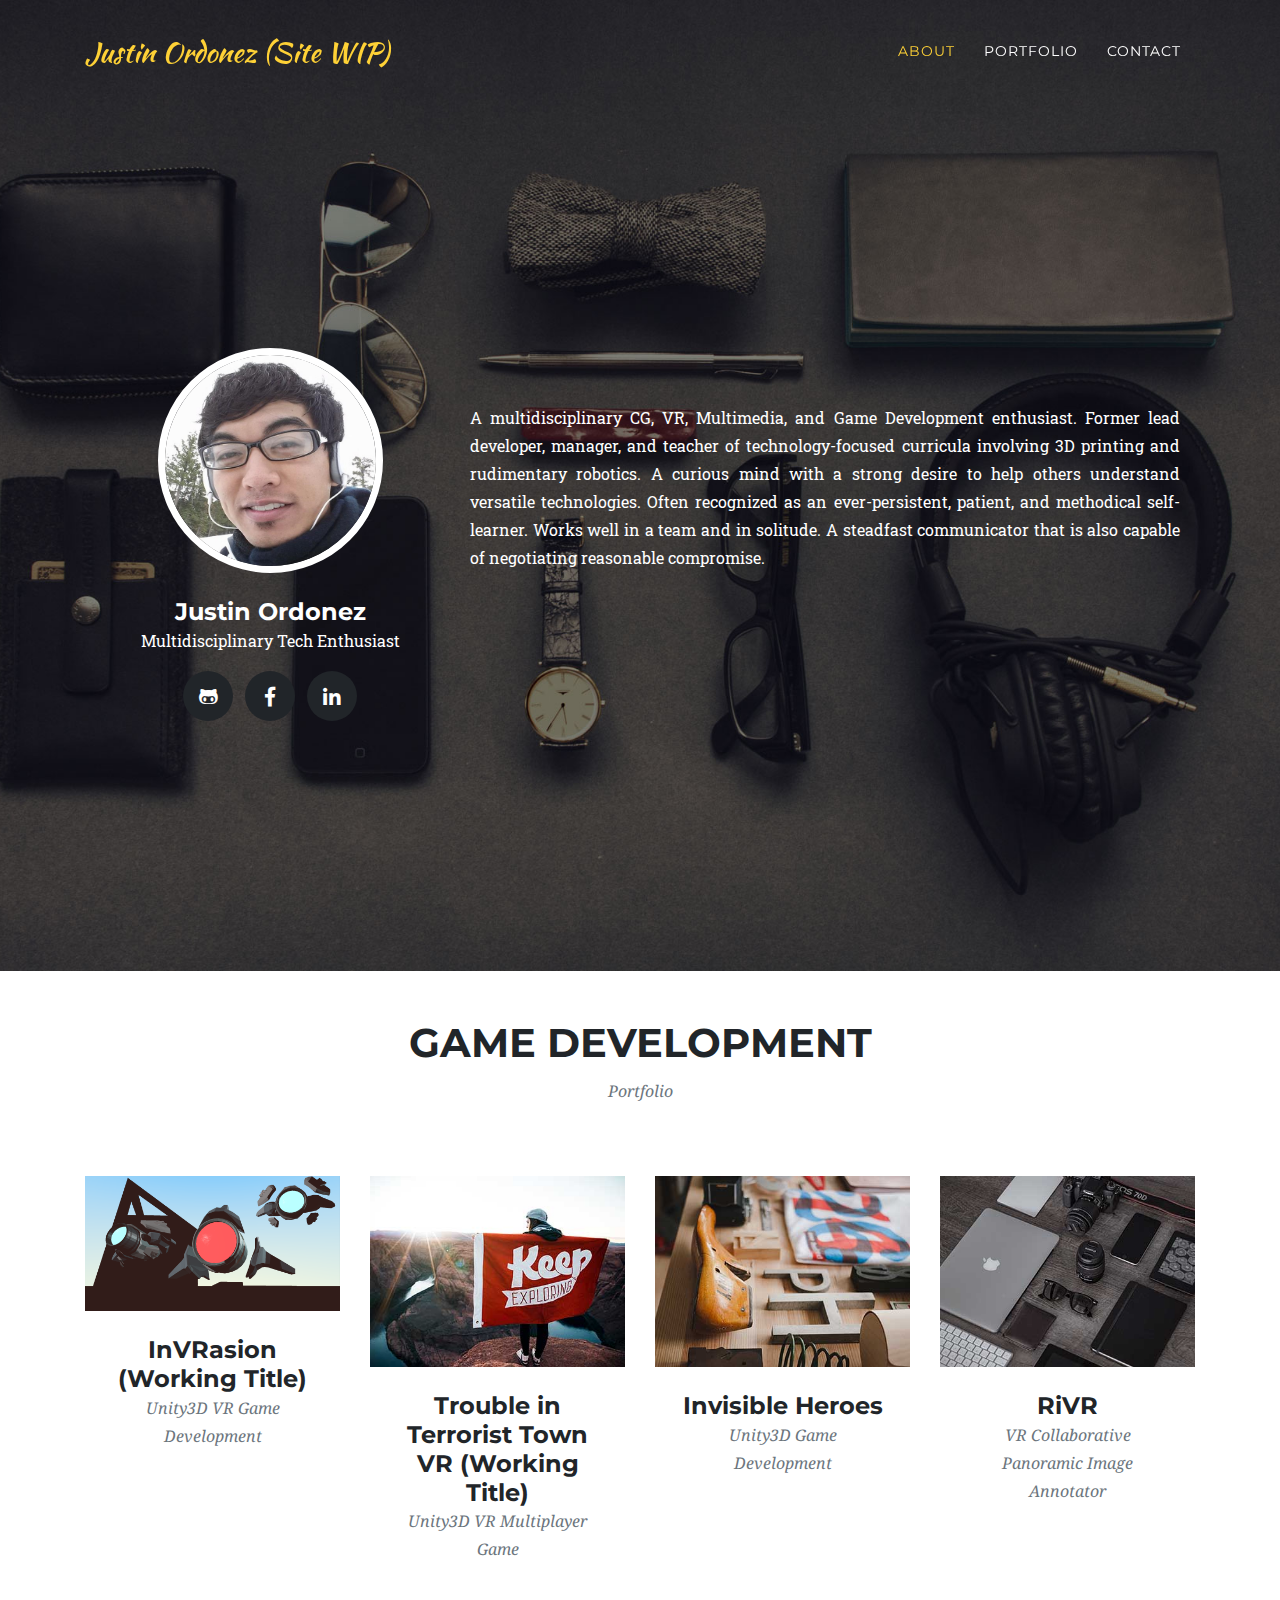
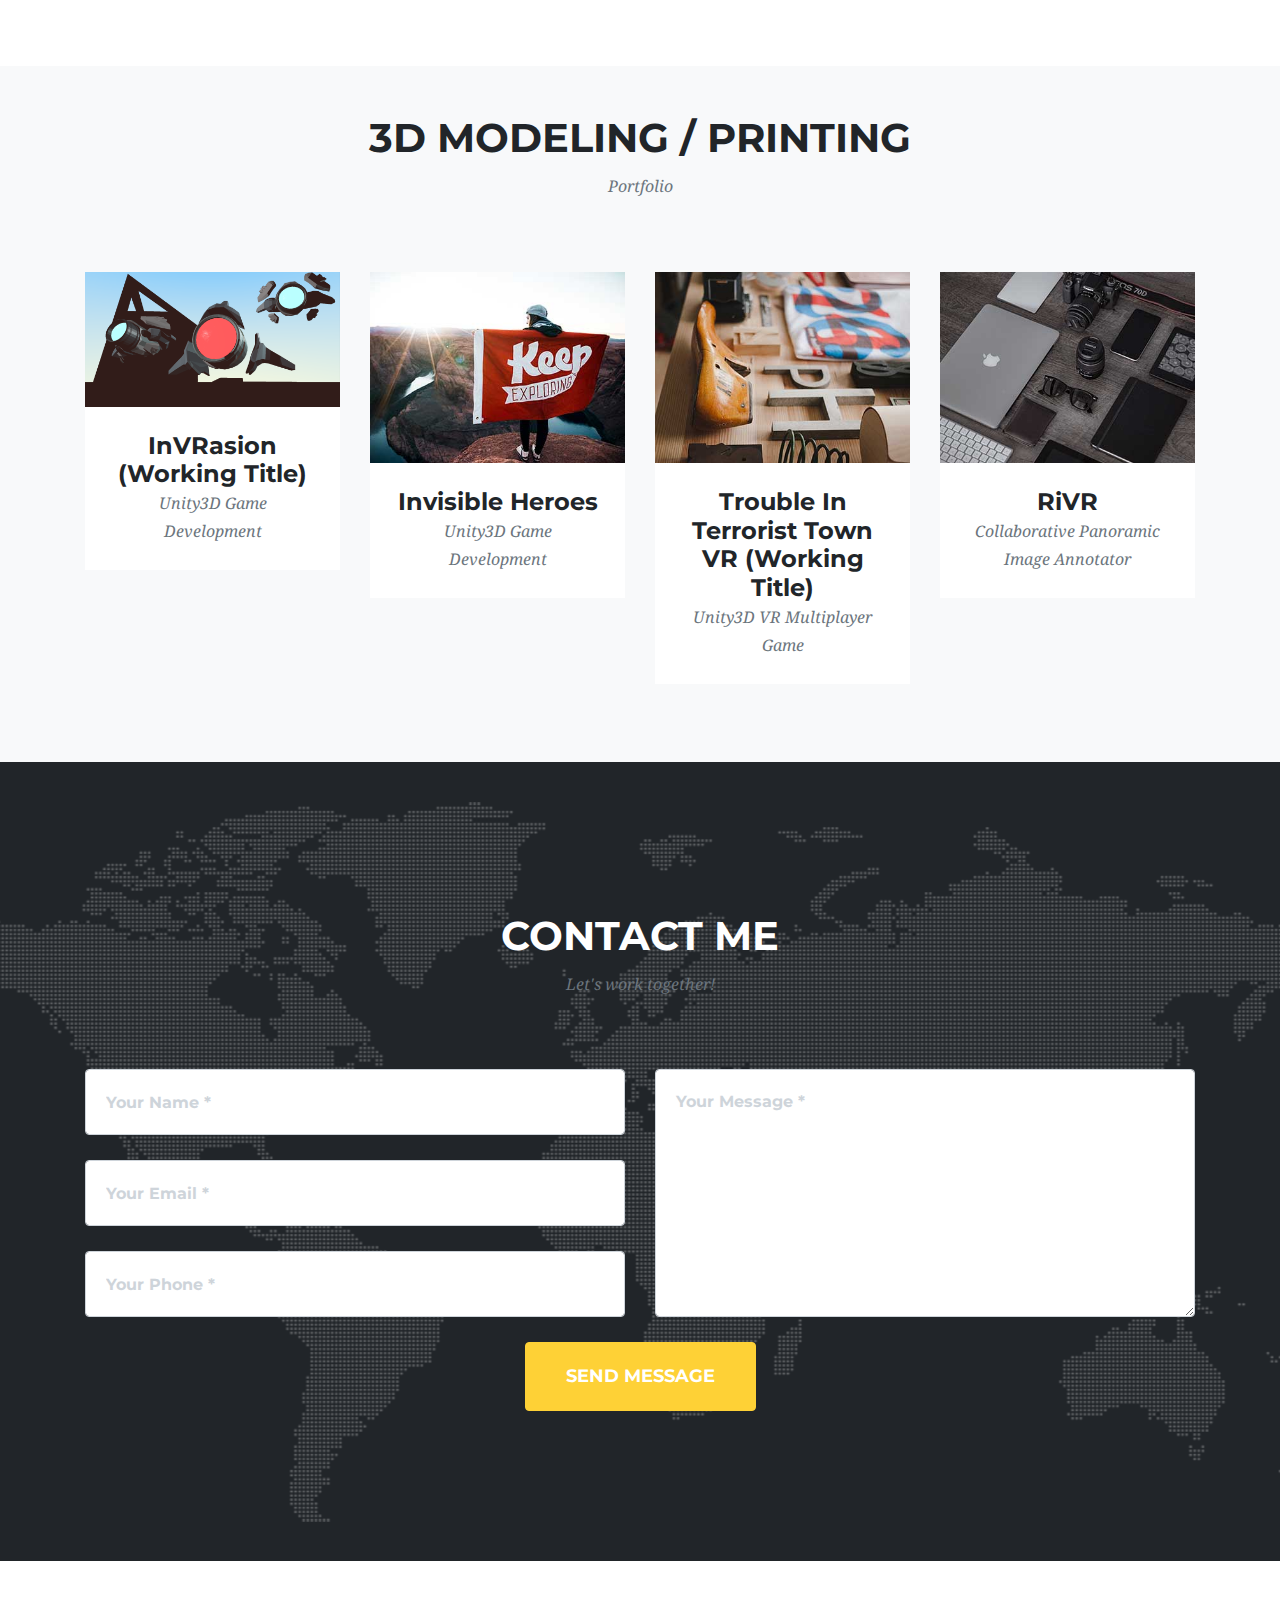
==== commit f366cc70: "Added TTT VR Multiplayer Video Demo 10/9/2018" ====
--- a/index.html
+++ b/index.html
@@ -142,8 +142,8 @@
             <img class="img-fluid" src="img/portfolio/02-thumbnail.jpg" alt="">
           </a>
           <div class="portfolio-caption">
-            <h4>Invisible Heroes</h4>
-            <p class="text-muted">Unity3D Game Development</p>
+            <h4>Trouble in Terrorist Town VR (Working Title)</h4>
+            <p class="text-muted">Unity3D VR Multiplayer Game </p>
           </div>
         </div>
         <div class="col-md-3 col-sm-6 portfolio-item">
@@ -156,8 +156,8 @@
             <img class="img-fluid" src="img/portfolio/03-thumbnail.jpg" alt="">
           </a>
           <div class="portfolio-caption">
-            <h4>Trouble in Terrorist Town VR (Working Title)</h4>
-            <p class="text-muted">Unity3D VR Multiplayer Game</p>
+            <h4>Invisible Heroes</h4>
+            <p class="text-muted">Unity3D Game Development</p>
           </div>
         </div>
         <div class="col-md-3 col-sm-6 portfolio-item">
@@ -714,6 +714,65 @@
             <div class="col-lg-8 mx-auto">
               <div class="modal-body">
                 <!-- Project Details Go Here -->
+                <h2 class="text-uppercase">Trouble In Terrorist Town VR (Working Title)</h2>
+                <p class="item-intro text-muted">VR Networked Multiplayer via VRTK and UNet</p>
+                <!-- <img class="img-fluid d-block mx-auto" src="img/portfolio/03-full.jpg" alt=""> -->
+
+                <div class="embed-responsive embed-responsive-16by9 mb-3">
+                  <video width="480" height="280" controls class="embed-responsive-item">
+                    <source src="./video/TTT-VR/TTT VR Multiplayer Demo.mp4" type="video/mp4">
+                    Your browser does not support the video tag.
+                  </video>
+                </div>
+
+                <p>This title is my foray into VR Networked Multiplayer with UNet and VRTK. Good tutorials on how to
+                  implement networked multiplayer in VR can be hard to find, so a lot of experimentation and research
+                  went into the initial setup of this.
+
+                  I do plan on moving from UNet to Photon in the near future, and one of my ambitions for this game is
+                  to include robust steam workshop support, so that modders can use it as a framework to make fun
+                  gamemodes, custom maps, and custom models.
+                  <br><br>
+                  [Current Version = As of 10/8/2018] <br>
+                  Features
+                  <ul>
+                    <li>Tracked VR Headset and hand controllers over UNet Multiplayer.</li>
+                    <li>Tracked VR locomotion over UNet</li>
+                    <li>Pickup of items via child/parent reassignment. This means that network tracking item transforms
+                      is not absolutely necessary.</li>
+                    <li>Simple raycast weaponry that can be dual-wielded.</li>
+                    <li>Health and damage system with a death state.</li>
+                  </ul>
+                </p>
+                <ul class="list-inline">
+                  <li>Date: September 2018 - Present</li>
+                  <li>Category: Unity3D VR Game Development</li>
+                </ul>
+                <button class="btn btn-primary" data-dismiss="modal" type="button">
+                  <i class="fas fa-times"></i>
+                  Close Project</button>
+              </div>
+            </div>
+          </div>
+        </div>
+      </div>
+    </div>
+  </div>
+
+  <!-- Modal 3 -->
+  <div class="portfolio-modal modal fade" id="portfolioModal3" tabindex="-1" role="dialog" aria-hidden="true">
+    <div class="modal-dialog">
+      <div class="modal-content">
+        <div class="close-modal" data-dismiss="modal">
+          <div class="lr">
+            <div class="rl"></div>
+          </div>
+        </div>
+        <div class="container">
+          <div class="row">
+            <div class="col-lg-8 mx-auto">
+              <div class="modal-body">
+                <!-- Project Details Go Here -->
                 <h2 class="text-uppercase">Invisible Heroes</h2>
                 <p class="item-intro text-muted">Procedurally generated map experiment and single-item scavenger hunt.</p>
                 <img class="img-fluid d-block mx-auto" src="img/portfolio/02-full.jpg" alt="">
@@ -740,59 +799,7 @@
     </div>
   </div>
 
-  <!-- Modal 3 -->
-  <div class="portfolio-modal modal fade" id="portfolioModal3" tabindex="-1" role="dialog" aria-hidden="true">
-    <div class="modal-dialog">
-      <div class="modal-content">
-        <div class="close-modal" data-dismiss="modal">
-          <div class="lr">
-            <div class="rl"></div>
-          </div>
-        </div>
-        <div class="container">
-          <div class="row">
-            <div class="col-lg-8 mx-auto">
-              <div class="modal-body">
-                <!-- Project Details Go Here -->
-                <h2 class="text-uppercase">Trouble In Terrorist Town VR (Working Title)</h2>
-                <p class="item-intro text-muted">VR Networked Multiplayer via VRTK and UNet</p>
-                <!-- <img class="img-fluid d-block mx-auto" src="img/portfolio/03-full.jpg" alt=""> -->
-
-                <div class="embed-responsive embed-responsive-16by9 mb-3">
-                  <video width="480" height="280" controls class="embed-responsive-item">
-                    <source src="./video/TTT-VR/NonVR-Shooting-and-Damage.mp4" type="video/mp4">
-                    Your browser does not support the video tag.
-                  </video>
-                </div>
-
-                <p>This title is my foray into VR Networked Multiplayer with UNet and VRTK. Good tutorials on how to
-                  implement networked multiplayer in VR can be hard to find, so a lot of experimentation and research
-                  went into the initial setup of this.
-
-                  I do plan on moving from UNet to Photon in the near future, and one of my ambitions for this game is
-                  to include robust steam workshop support, so that modders can use it as a framework to make fun
-                  gamemodes, custom maps, and custom models.
-                  <br><br>
-                  [Current Version = As of 10/8/2018] <br>
-                  Features
-                  <ul>
-                    <li></li>
-                  </ul>
-                </p>
-                <ul class="list-inline">
-                  <li>Date: January 2017</li>
-                  <li>Category: Unity3D VR Game Development</li>
-                </ul>
-                <button class="btn btn-primary" data-dismiss="modal" type="button">
-                  <i class="fas fa-times"></i>
-                  Close Project</button>
-              </div>
-            </div>
-          </div>
-        </div>
-      </div>
-    </div>
-  </div>
+
 
   <!-- Modal 4 -->
   <div class="portfolio-modal modal fade" id="portfolioModal4" tabindex="-1" role="dialog" aria-hidden="true">
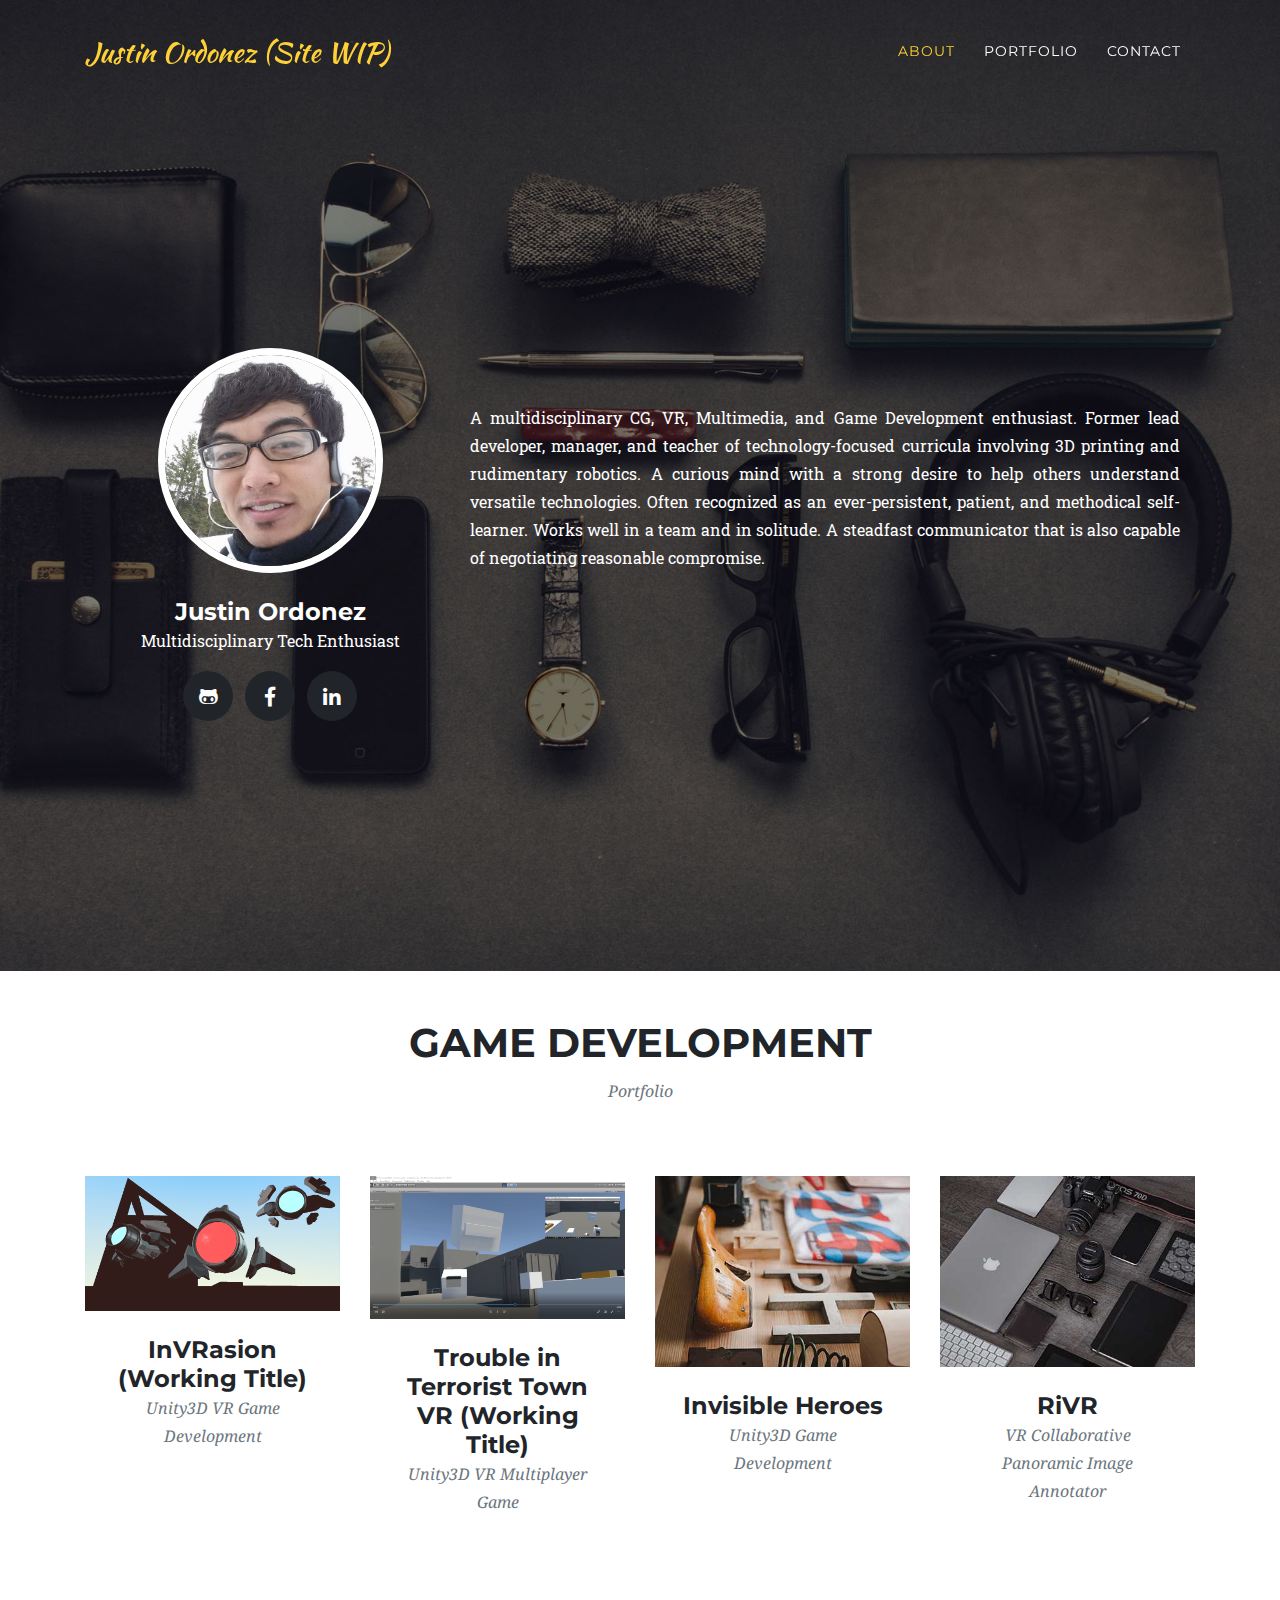
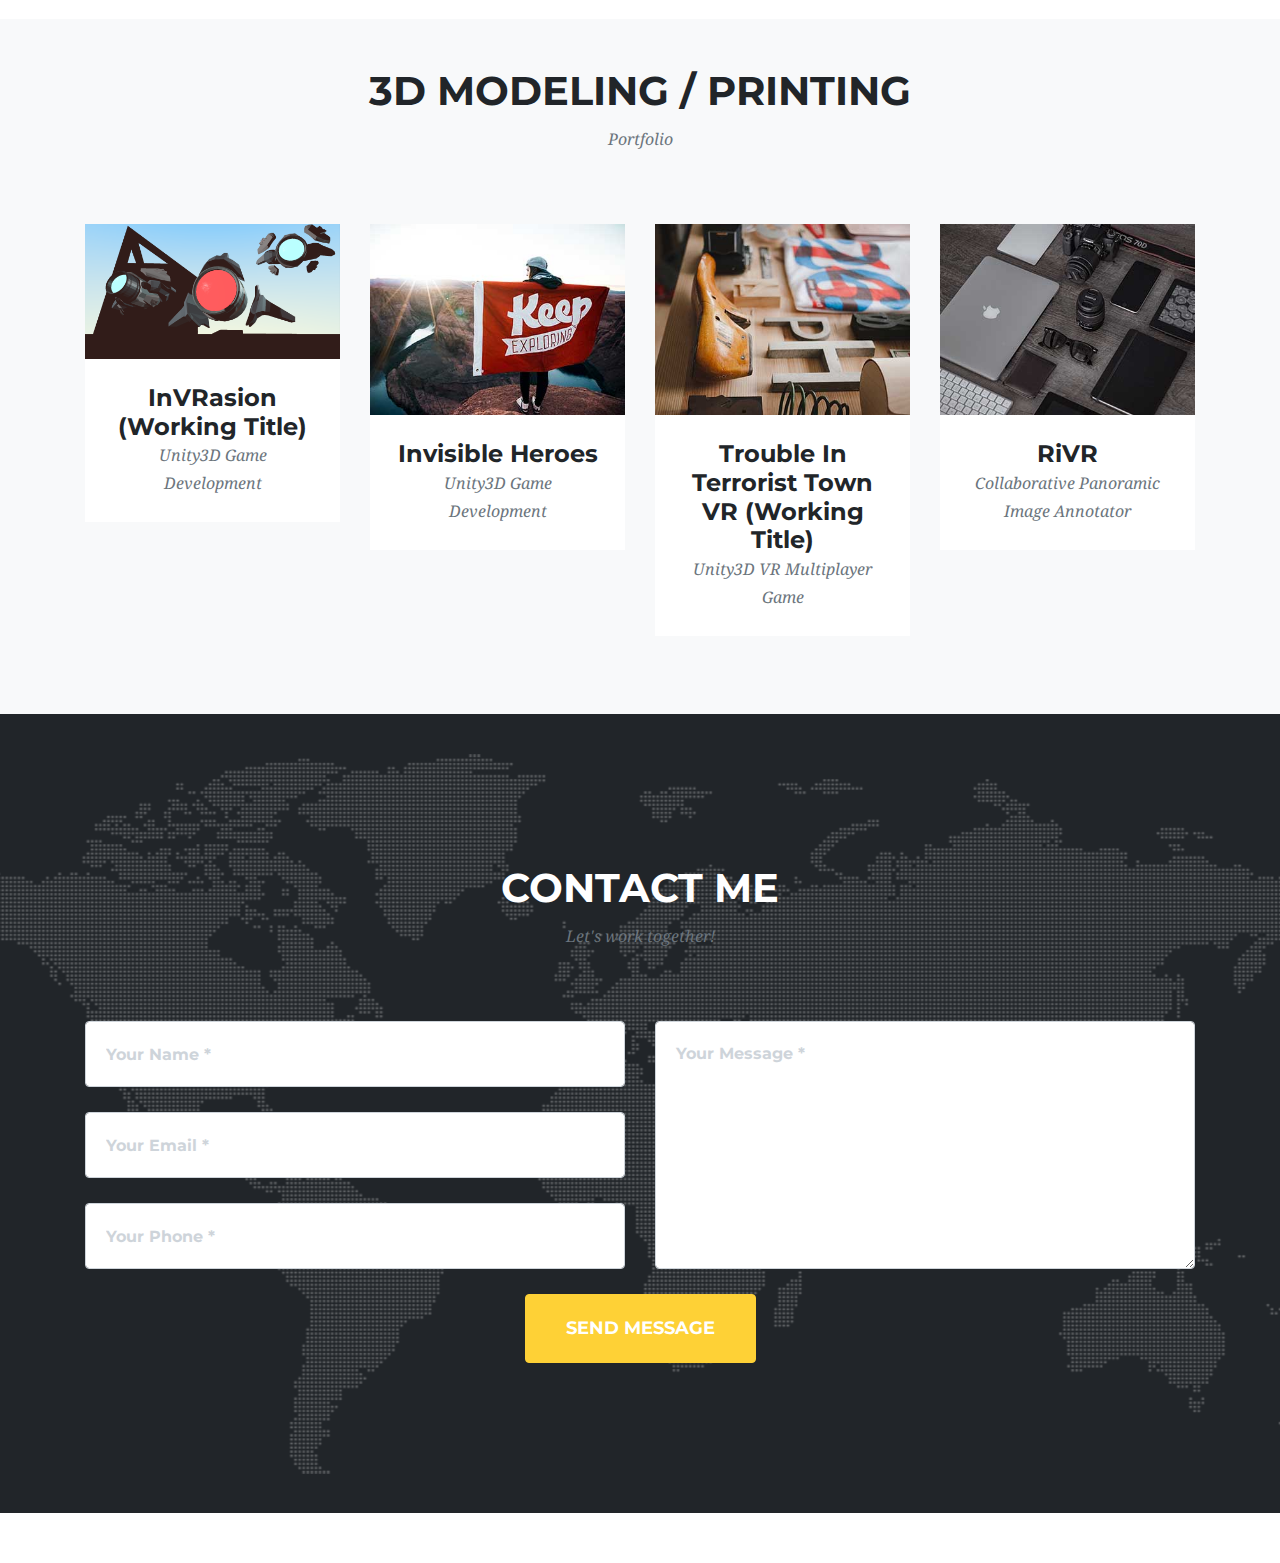
==== commit 9cecbdbf: "Added cover image to TTT VR" ====
--- a/index.html
+++ b/index.html
@@ -139,7 +139,7 @@
                 <i class="fas fa-plus fa-3x"></i>
               </div>
             </div>
-            <img class="img-fluid" src="img/portfolio/02-thumbnail.jpg" alt="">
+            <img class="img-fluid" src="img/portfolio/TTT VR/Cover.png" alt="">
           </a>
           <div class="portfolio-caption">
             <h4>Trouble in Terrorist Town VR (Working Title)</h4>
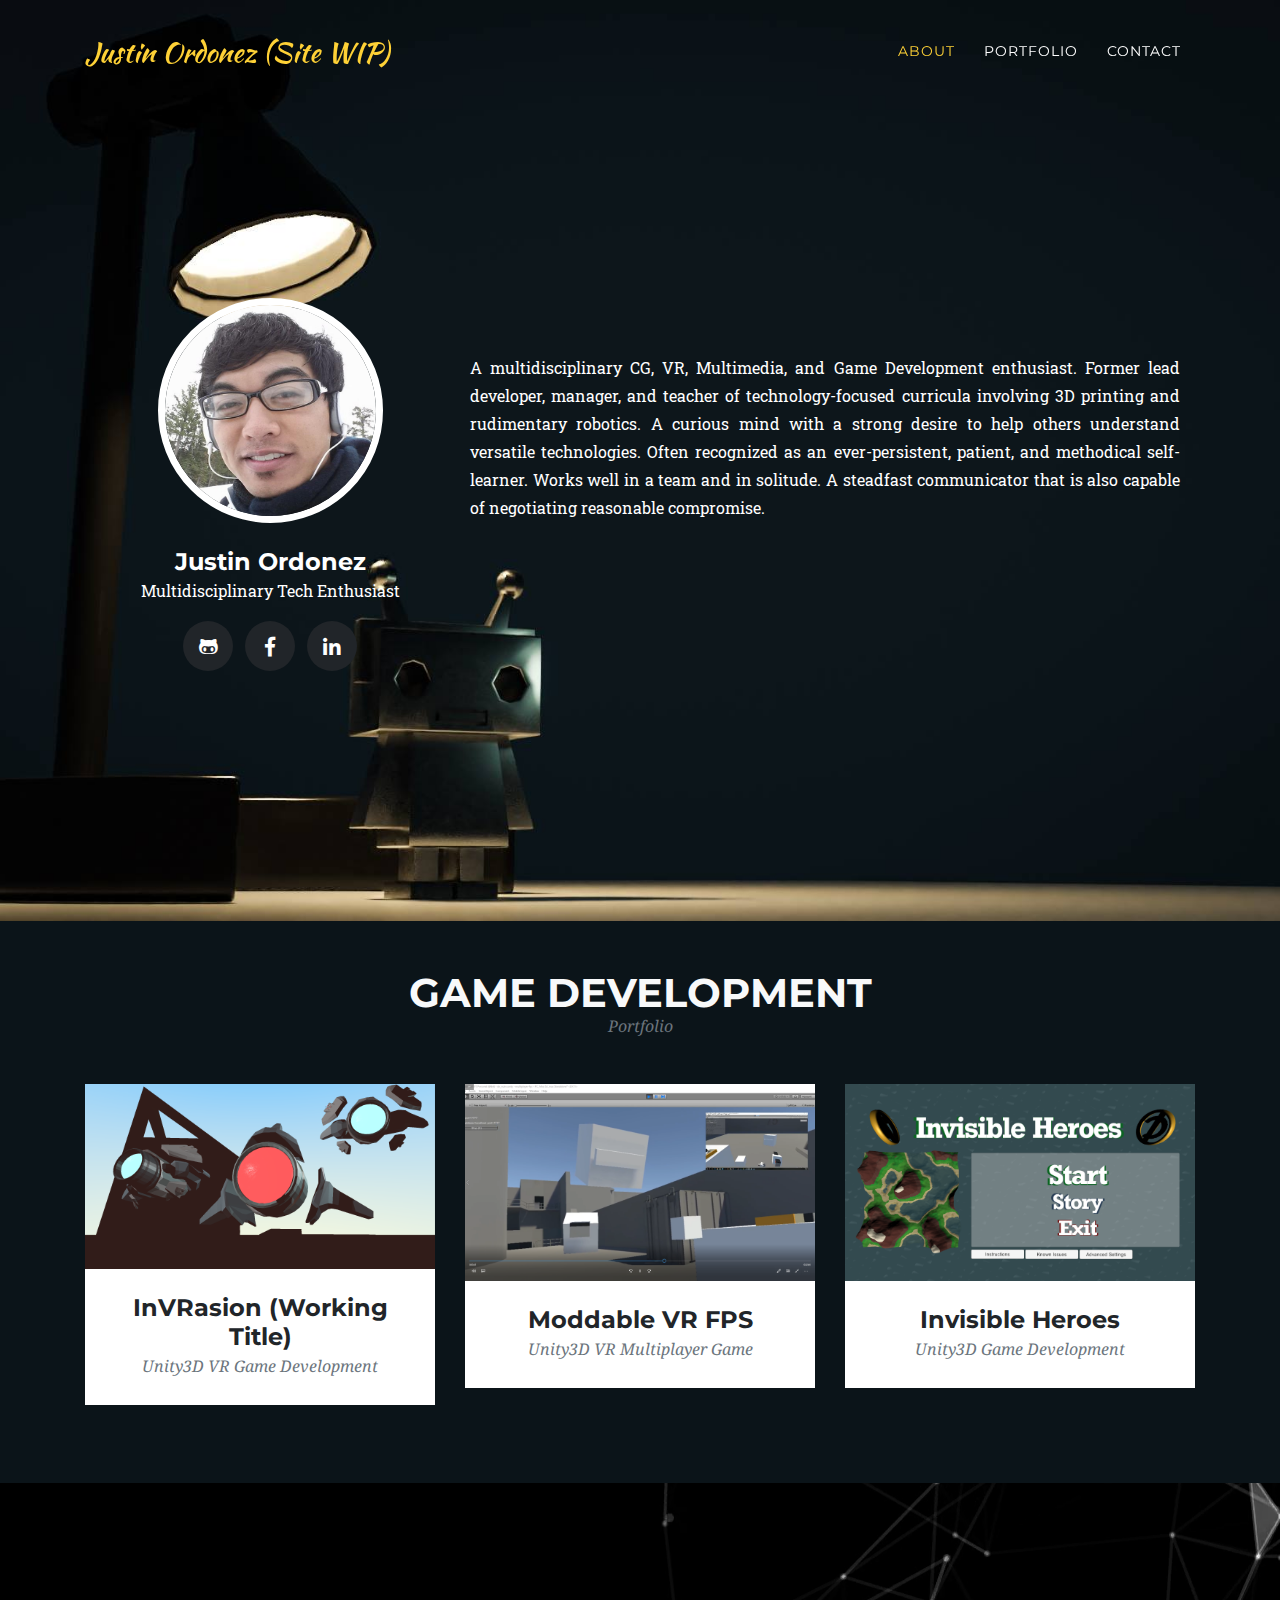
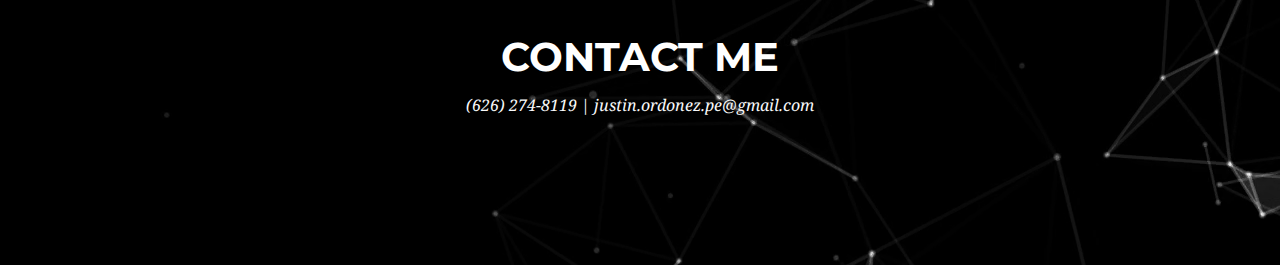
==== commit 979149dc: "Content additions to Game Dev section and Re-formatting of site." ====
--- a/index.html
+++ b/index.html
@@ -109,11 +109,109 @@
   </header>
 
   <!-- Portfolio Grid : Game Development-->
-  <section class="py-5" id="portfolio">
+  <section class="py-5" id="portfolio" style="background-color: #0b1419;">
     <div class="container">
       <div class="row">
         <div class="col-lg-12 text-center">
-          <h2 class="section-heading text-uppercase">Game Development</h2>
+          <h2 class="section-heading text-uppercase text-light mb-0">Game Development</h2>
+          <h3 class="section-subheading text-muted mb-5">Portfolio</h3>
+        </div>
+      </div>
+      <div class="row">
+        <div class="col-md-4 col-sm-6 portfolio-item">
+          <a class="portfolio-link" data-toggle="modal" href="#portfolioModal1">
+            <div class="portfolio-hover">
+              <div class="portfolio-hover-content">
+                <i class="fas fa-plus fa-3x"></i>
+              </div>
+            </div>
+            <img class="img-fluid" src="img/portfolio/InVRasion/0.png" alt="">
+          </a>
+          <div class="portfolio-caption">
+            <h4>InVRasion (Working Title)</h4>
+            <p class="text-muted">Unity3D VR Game Development</p>
+          </div>
+        </div>
+        <div class="col-md-4 col-sm-6 portfolio-item">
+          <a class="portfolio-link" data-toggle="modal" href="#portfolioModal2">
+            <div class="portfolio-hover">
+              <div class="portfolio-hover-content">
+                <i class="fas fa-plus fa-3x"></i>
+              </div>
+            </div>
+            <img class="img-fluid" src="img/portfolio/TTT VR/Cover.png" alt="">
+          </a>
+          <div class="portfolio-caption">
+            <h4>Moddable VR FPS</h4>
+            <p class="text-muted">Unity3D VR Multiplayer Game</p>
+          </div>
+        </div>
+        <div class="col-md-4 col-sm-6 portfolio-item">
+          <a class="portfolio-link" data-toggle="modal" href="#portfolioModal3">
+            <div class="portfolio-hover">
+              <div class="portfolio-hover-content">
+                <i class="fas fa-plus fa-3x"></i>
+              </div>
+            </div>
+            <img class="img-fluid" src="img/portfolio/Invisible Heroes/Cover.png" alt="">
+          </a>
+          <div class="portfolio-caption">
+            <h4>Invisible Heroes</h4>
+            <p class="text-muted">Unity3D Game Development</p>
+          </div>
+        </div>
+        <!-- <div class="col-md-3 col-sm-6 portfolio-item">
+          <a class="portfolio-link" data-toggle="modal" href="#portfolioModal4">
+            <div class="portfolio-hover">
+              <div class="portfolio-hover-content">
+                <i class="fas fa-plus fa-3x"></i>
+              </div>
+            </div>
+            <img class="img-fluid" src="img/portfolio/04-thumbnail.jpg" alt="">
+          </a>
+          <div class="portfolio-caption">
+            <h4>RiVR</h4>
+            <p class="text-muted">VR Collaborative Panoramic Image Annotator</p>
+          </div>
+        </div> -->
+        <!-- <div class="col-md-4 col-sm-6 portfolio-item">
+          <a class="portfolio-link" data-toggle="modal" href="#portfolioModal5">
+            <div class="portfolio-hover">
+              <div class="portfolio-hover-content">
+                <i class="fas fa-plus fa-3x"></i>
+              </div>
+            </div>
+            <img class="img-fluid" src="img/portfolio/05-thumbnail.jpg" alt="">
+          </a>
+          <div class="portfolio-caption">
+            <h4>Southwest</h4>
+            <p class="text-muted">Website Design</p>
+          </div>
+        </div>
+        <div class="col-md-4 col-sm-6 portfolio-item">
+          <a class="portfolio-link" data-toggle="modal" href="#portfolioModal6">
+            <div class="portfolio-hover">
+              <div class="portfolio-hover-content">
+                <i class="fas fa-plus fa-3x"></i>
+              </div>
+            </div>
+            <img class="img-fluid" src="img/portfolio/06-thumbnail.jpg" alt="">
+          </a>
+          <div class="portfolio-caption">
+            <h4>Window</h4>
+            <p class="text-muted">Photography</p>
+          </div>
+        </div> -->
+      </div>
+    </div>
+  </section>
+
+  <!-- Portfolio Grid : 3D-->
+  <!-- <section class="bg-light py-5" id="portfolio">
+    <div class="container">
+      <div class="row">
+        <div class="col-lg-12 text-center">
+          <h2 class="section-heading text-uppercase">3D Modeling / Printing</h2>
           <h3 class="section-subheading text-muted">Portfolio</h3>
         </div>
       </div>
@@ -129,7 +227,7 @@
           </a>
           <div class="portfolio-caption">
             <h4>InVRasion (Working Title)</h4>
-            <p class="text-muted">Unity3D VR Game Development</p>
+            <p class="text-muted">Unity3D Game Development</p>
           </div>
         </div>
         <div class="col-md-3 col-sm-6 portfolio-item">
@@ -139,11 +237,11 @@
                 <i class="fas fa-plus fa-3x"></i>
               </div>
             </div>
-            <img class="img-fluid" src="img/portfolio/TTT VR/Cover.png" alt="">
+            <img class="img-fluid" src="img/portfolio/02-thumbnail.jpg" alt="">
           </a>
           <div class="portfolio-caption">
-            <h4>Trouble in Terrorist Town VR (Working Title)</h4>
-            <p class="text-muted">Unity3D VR Multiplayer Game </p>
+            <h4>Invisible Heroes</h4>
+            <p class="text-muted">Unity3D Game Development</p>
           </div>
         </div>
         <div class="col-md-3 col-sm-6 portfolio-item">
@@ -156,8 +254,8 @@
             <img class="img-fluid" src="img/portfolio/03-thumbnail.jpg" alt="">
           </a>
           <div class="portfolio-caption">
-            <h4>Invisible Heroes</h4>
-            <p class="text-muted">Unity3D Game Development</p>
+            <h4>Trouble In Terrorist Town VR (Working Title)</h4>
+            <p class="text-muted">Unity3D VR Multiplayer Game</p>
           </div>
         </div>
         <div class="col-md-3 col-sm-6 portfolio-item">
@@ -171,110 +269,12 @@
           </a>
           <div class="portfolio-caption">
             <h4>RiVR</h4>
-            <p class="text-muted">VR Collaborative Panoramic Image Annotator</p>
-          </div>
-        </div>
-        <!-- <div class="col-md-4 col-sm-6 portfolio-item">
-          <a class="portfolio-link" data-toggle="modal" href="#portfolioModal5">
-            <div class="portfolio-hover">
-              <div class="portfolio-hover-content">
-                <i class="fas fa-plus fa-3x"></i>
-              </div>
-            </div>
-            <img class="img-fluid" src="img/portfolio/05-thumbnail.jpg" alt="">
-          </a>
-          <div class="portfolio-caption">
-            <h4>Southwest</h4>
-            <p class="text-muted">Website Design</p>
-          </div>
-        </div>
-        <div class="col-md-4 col-sm-6 portfolio-item">
-          <a class="portfolio-link" data-toggle="modal" href="#portfolioModal6">
-            <div class="portfolio-hover">
-              <div class="portfolio-hover-content">
-                <i class="fas fa-plus fa-3x"></i>
-              </div>
-            </div>
-            <img class="img-fluid" src="img/portfolio/06-thumbnail.jpg" alt="">
-          </a>
-          <div class="portfolio-caption">
-            <h4>Window</h4>
-            <p class="text-muted">Photography</p>
-          </div>
-        </div> -->
-      </div>
-    </div>
-  </section>
-
-  <!-- Portfolio Grid : 3D-->
-  <section class="bg-light py-5" id="portfolio">
-    <div class="container">
-      <div class="row">
-        <div class="col-lg-12 text-center">
-          <h2 class="section-heading text-uppercase">3D Modeling / Printing</h2>
-          <h3 class="section-subheading text-muted">Portfolio</h3>
-        </div>
-      </div>
-      <div class="row">
-        <div class="col-md-3 col-sm-6 portfolio-item">
-          <a class="portfolio-link" data-toggle="modal" href="#portfolioModal1">
-            <div class="portfolio-hover">
-              <div class="portfolio-hover-content">
-                <i class="fas fa-plus fa-3x"></i>
-              </div>
-            </div>
-            <img class="img-fluid" src="img/portfolio/InVRasion/0.png" alt="">
-          </a>
-          <div class="portfolio-caption">
-            <h4>InVRasion (Working Title)</h4>
-            <p class="text-muted">Unity3D Game Development</p>
-          </div>
-        </div>
-        <div class="col-md-3 col-sm-6 portfolio-item">
-          <a class="portfolio-link" data-toggle="modal" href="#portfolioModal2">
-            <div class="portfolio-hover">
-              <div class="portfolio-hover-content">
-                <i class="fas fa-plus fa-3x"></i>
-              </div>
-            </div>
-            <img class="img-fluid" src="img/portfolio/02-thumbnail.jpg" alt="">
-          </a>
-          <div class="portfolio-caption">
-            <h4>Invisible Heroes</h4>
-            <p class="text-muted">Unity3D Game Development</p>
-          </div>
-        </div>
-        <div class="col-md-3 col-sm-6 portfolio-item">
-          <a class="portfolio-link" data-toggle="modal" href="#portfolioModal3">
-            <div class="portfolio-hover">
-              <div class="portfolio-hover-content">
-                <i class="fas fa-plus fa-3x"></i>
-              </div>
-            </div>
-            <img class="img-fluid" src="img/portfolio/03-thumbnail.jpg" alt="">
-          </a>
-          <div class="portfolio-caption">
-            <h4>Trouble In Terrorist Town VR (Working Title)</h4>
-            <p class="text-muted">Unity3D VR Multiplayer Game</p>
-          </div>
-        </div>
-        <div class="col-md-3 col-sm-6 portfolio-item">
-          <a class="portfolio-link" data-toggle="modal" href="#portfolioModal4">
-            <div class="portfolio-hover">
-              <div class="portfolio-hover-content">
-                <i class="fas fa-plus fa-3x"></i>
-              </div>
-            </div>
-            <img class="img-fluid" src="img/portfolio/04-thumbnail.jpg" alt="">
-          </a>
-          <div class="portfolio-caption">
-            <h4>RiVR</h4>
             <p class="text-muted">Collaborative Panoramic Image Annotator</p>
           </div>
         </div>
       </div>
     </div>
-  </section>
+  </section> -->
 
 
   <!-- Services -->
@@ -441,10 +441,10 @@
       <div class="row">
         <div class="col-lg-12 text-center">
           <h2 class="section-heading text-uppercase">Contact Me</h2>
-          <h3 class="section-subheading text-muted">Let's work together!</h3>
-        </div>
-      </div>
-      <div class="row">
+          <h3 class="section-subheading text-light">(626) 274-8119 | justin.ordonez.pe@gmail.com </h3>
+        </div>
+      </div>
+      <!-- <div class="row">
         <div class="col-lg-12">
           <form id="contactForm" name="sentMessage" novalidate="novalidate">
             <div class="row">
@@ -480,14 +480,14 @@
             </div>
           </form>
         </div>
-      </div>
+      </div> -->
     </div>
   </section>
 
   <!-- Footer -->
-  <footer>
+  <!-- <footer style="background-color:#131518;">
     <div class="container">
-      <!-- <div class="row">
+      <div class="row">
         <div class="col-md-4">
           <span class="copyright">Copyright &copy; Justin Ordonez 2018</span>
         </div>
@@ -521,8 +521,8 @@
           </ul>
         </div>
       </div>
-    </div> -->
-  </footer>
+    </div>
+  </footer> -->
 
   <!-- Portfolio Modals -->
 
@@ -577,6 +577,17 @@
                     <li data-target="#video-carousel-example2" data-slide-to="0" class="active"></li>
                     <li data-target="#video-carousel-example2" data-slide-to="1"></li>
                     <li data-target="#video-carousel-example2" data-slide-to="2"></li>
+                    <li data-target="#video-carousel-example2" data-slide-to="3"></li>
+                    <li data-target="#video-carousel-example2" data-slide-to="4"></li>
+                    <li data-target="#video-carousel-example2" data-slide-to="5"></li>
+                    <li data-target="#video-carousel-example2" data-slide-to="6"></li>
+                    <li data-target="#video-carousel-example2" data-slide-to="7"></li>
+                    <li data-target="#video-carousel-example2" data-slide-to="8"></li>
+                    <li data-target="#video-carousel-example2" data-slide-to="9"></li>
+                    <li data-target="#video-carousel-example2" data-slide-to="10"></li>
+                    <li data-target="#video-carousel-example2" data-slide-to="11"></li>
+                    <li data-target="#video-carousel-example2" data-slide-to="12"></li>
+                    <li data-target="#video-carousel-example2" data-slide-to="13"></li>
                   </ol>
                   <!--/.Indicators-->
                   <!--Slides-->
@@ -649,8 +660,263 @@
                       <!--Caption-->
                     </div>
                     <!-- /.Third slide -->
+
+                    <!-- Fourth slide -->
+                    <div class="carousel-item">
+                      <!--Mask color-->
+                      <div class="view">
+                        <!--Video source-->
+                        <div class="embed-responsive embed-responsive-16by9">
+                          <video class="embed-responsive-item" autoplay loop muted>
+                            <source src="./video/InVRasion/Grappling Hooks.mp4" type="video/mp4" />
+                          </video>
+                          <div class="mask rgba-purple-slight"></div>
+                        </div>
+                      </div>
+
+                      <!--Caption-->
+                      <div class="carousel-caption">
+                        <div class="animated fadeInDown">
+                          <h3 class="h3-responsive">Grappling Hooks</h3>
+                        </div>
+                      </div>
+                      <!--Caption-->
+                    </div>
+                    <!-- /.Fourth slide -->
+
+                    <!-- Fifth slide -->
+                    <div class="carousel-item">
+                      <!--Mask color-->
+                      <div class="view">
+                        <!--Video source-->
+                        <div class="embed-responsive embed-responsive-16by9">
+                          <video class="embed-responsive-item" autoplay loop muted>
+                            <source src="./video/InVRasion/Grappling People.mp4" type="video/mp4" />
+                          </video>
+                          <div class="mask rgba-purple-slight"></div>
+                        </div>
+                      </div>
+
+                      <!--Caption-->
+                      <div class="carousel-caption">
+                        <div class="animated fadeInDown">
+                          <h3 class="h3-responsive">Grappling Other Players</h3>
+                        </div>
+                      </div>
+                      <!--Caption-->
+                    </div>
+                    <!-- /.Fifth slide -->
+
+                    <!-- Sixth slide -->
+                    <div class="carousel-item">
+                      <!--Mask color-->
+                      <div class="view">
+                        <!--Video source-->
+                        <div class="embed-responsive embed-responsive-16by9">
+                          <video class="embed-responsive-item" autoplay loop muted>
+                            <source src="./video/InVRasion/Grappling A Missile.mp4" type="video/mp4" />
+                          </video>
+                          <div class="mask rgba-purple-slight"></div>
+                        </div>
+                      </div>
+
+                      <!--Caption-->
+                      <div class="carousel-caption">
+                        <div class="animated fadeInDown">
+                          <h3 class="h3-responsive">Missile Grappling</h3>
+                        </div>
+                      </div>
+                      <!--Caption-->
+                    </div>
+                    <!-- /.Sixth slide -->
+
+                    <!-- 7th slide -->
+                    <div class="carousel-item">
+                      <!--Mask color-->
+                      <div class="view">
+                        <!--Video source-->
+                        <div class="embed-responsive embed-responsive-16by9">
+                          <video class="embed-responsive-item" autoplay loop muted>
+                            <source src="./video/InVRasion/Height Climb and Teleport Projectile.mp4" type="video/mp4" />
+                          </video>
+                          <div class="mask rgba-purple-slight"></div>
+                        </div>
+                      </div>
+
+                      <!--Caption-->
+                      <div class="carousel-caption">
+                        <div class="animated fadeInDown">
+                          <h3 class="h3-responsive">Height Adjustment and Teleportation</h3>
+                        </div>
+                      </div>
+                      <!--Caption-->
+                    </div>
+                    <!-- /.7th slide -->
+
+                    <!-- 8th slide -->
+                    <div class="carousel-item">
+                      <!--Mask color-->
+                      <div class="view">
+                        <!--Video source-->
+                        <div class="embed-responsive embed-responsive-16by9">
+                          <video class="embed-responsive-item" autoplay loop muted>
+                            <source src="./video/InVRasion/Missile Lockon.mp4" type="video/mp4" />
+                          </video>
+                          <div class="mask rgba-purple-slight"></div>
+                        </div>
+                      </div>
+
+                      <!--Caption-->
+                      <div class="carousel-caption">
+                        <div class="animated fadeInDown">
+                          <h3 class="h3-responsive">Missile Lockon</h3>
+                        </div>
+                      </div>
+                      <!--Caption-->
+                    </div>
+                    <!-- /.8th slide -->
+
+                    <!-- 9th slide -->
+                    <div class="carousel-item">
+                      <!--Mask color-->
+                      <div class="view">
+                        <!--Video source-->
+                        <div class="embed-responsive embed-responsive-16by9">
+                          <video class="embed-responsive-item" autoplay loop muted>
+                            <source src="./video/InVRasion/New WallRunning and Ghook.mp4" type="video/mp4" />
+                          </video>
+                          <div class="mask rgba-purple-slight"></div>
+                        </div>
+                      </div>
+
+                      <!--Caption-->
+                      <div class="carousel-caption">
+                        <div class="animated fadeInDown">
+                          <h3 class="h3-responsive">Wallrunning</h3>
+                        </div>
+                      </div>
+                      <!--Caption-->
+                    </div>
+                    <!-- /.9th slide -->
+
+                    <!-- 10th slide -->
+                    <div class="carousel-item">
+                      <!--Mask color-->
+                      <div class="view">
+                        <!--Video source-->
+                        <div class="embed-responsive embed-responsive-16by9">
+                          <video class="embed-responsive-item" autoplay loop muted>
+                            <source src="./video/InVRasion/SlowMotion with Bloom Effect.mp4" type="video/mp4" />
+                          </video>
+                          <div class="mask rgba-purple-slight"></div>
+                        </div>
+                      </div>
+
+                      <!--Caption-->
+                      <div class="carousel-caption">
+                        <div class="animated fadeInDown">
+                          <h3 class="h3-responsive">Slow-Motion</h3>
+                        </div>
+                      </div>
+                      <!--Caption-->
+                    </div>
+                    <!-- /.10th slide -->
+
+                    <!-- 11th slide -->
+                    <div class="carousel-item">
+                      <!--Mask color-->
+                      <div class="view">
+                        <!--Video source-->
+                        <div class="embed-responsive embed-responsive-16by9">
+                          <video class="embed-responsive-item" autoplay loop muted>
+                            <source src="./video/InVRasion/VR AutomaticGun.mp4" type="video/mp4" />
+                          </video>
+                          <div class="mask rgba-purple-slight"></div>
+                        </div>
+                      </div>
+
+                      <!--Caption-->
+                      <div class="carousel-caption">
+                        <div class="animated fadeInDown">
+                          <h3 class="h3-responsive">Automatic Weaponry | Object Pooler</h3>
+                        </div>
+                      </div>
+                      <!--Caption-->
+                    </div>
+                    <!-- /.11th slide -->
+
+                    <!-- 12th slide -->
+                    <div class="carousel-item">
+                      <!--Mask color-->
+                      <div class="view">
+                        <!--Video source-->
+                        <div class="embed-responsive embed-responsive-16by9">
+                          <video class="embed-responsive-item" autoplay loop muted>
+                            <source src="./video/InVRasion/VR Shields.mp4" type="video/mp4" />
+                          </video>
+                          <div class="mask rgba-purple-slight"></div>
+                        </div>
+                      </div>
+
+                      <!--Caption-->
+                      <div class="carousel-caption">
+                        <div class="animated fadeInDown">
+                          <h3 class="h3-responsive">Shields</h3>
+                        </div>
+                      </div>
+                      <!--Caption-->
+                    </div>
+                    <!-- /.12th slide -->
+
+                    <!-- 13th slide -->
+                    <div class="carousel-item">
+                      <!--Mask color-->
+                      <div class="view">
+                        <!--Video source-->
+                        <div class="embed-responsive embed-responsive-16by9">
+                          <video class="embed-responsive-item" autoplay loop muted>
+                            <source src="./video/InVRasion/Variable Force Mines.mp4" type="video/mp4" />
+                          </video>
+                          <div class="mask rgba-purple-slight"></div>
+                        </div>
+                      </div>
+
+                      <!--Caption-->
+                      <div class="carousel-caption">
+                        <div class="animated fadeInDown">
+                          <h3 class="h3-responsive">Air Mines | Variable Force</h3>
+                        </div>
+                      </div>
+                      <!--Caption-->
+                    </div>
+                    <!-- /.13th slide -->
+
+                    <!-- 14th slide -->
+                    <div class="carousel-item">
+                      <!--Mask color-->
+                      <div class="view">
+                        <!--Video source-->
+                        <div class="embed-responsive embed-responsive-16by9">
+                          <video class="embed-responsive-item" autoplay loop muted>
+                            <source src="./video/InVRasion/VRP Shotguns.mp4" type="video/mp4" />
+                          </video>
+                          <div class="mask rgba-purple-slight"></div>
+                        </div>
+                      </div>
+
+                      <!--Caption-->
+                      <div class="carousel-caption">
+                        <div class="animated fadeInDown">
+                          <h3 class="h3-responsive">VRP Burst Weapon</h3>
+                        </div>
+                      </div>
+                      <!--Caption-->
+                    </div>
+                    <!-- /.14th slide -->
+
                   </div>
                   <!--/.Slides-->
+
                   <!--Controls-->
                   <a class="carousel-control-prev" href="#video-carousel-example2" role="button" data-slide="prev">
                     <span class="carousel-control-prev-icon" aria-hidden="true"></span>
@@ -673,7 +939,20 @@
 
                   Some features include: <br>
                   <ul>
-                    <li>An array of experimental weaponry.</li>
+                    <ul><b>VR Player (VRP)</b>
+                      <li>An array of experimental weaponry.</li>
+                      <li>VRP explosive death state.</li>
+                      <li></li>
+                    </ul>
+                    <br>
+                    <ul> <b>NonVR Players (NVRP)</b>
+                      <li>Fluid movement via wallrunning, grappling hooks, and aerial boosters. </li>
+                      <li>Up to 4 local players playing on one monitor.</li>
+                    </ul>
+                    <br>
+                    <ul> <b>Misc.</b>
+                      <li>Destructible primary objective buildings.</li>
+                    </ul>
                   </ul>
 
                   InVRasion is my proudest work, and started off as my senior project for my Computer Science degree at
@@ -711,10 +990,10 @@
         </div>
         <div class="container">
           <div class="row">
-            <div class="col-lg-8 mx-auto">
+            <div class="col-lg-12 mx-auto">
               <div class="modal-body">
                 <!-- Project Details Go Here -->
-                <h2 class="text-uppercase">Trouble In Terrorist Town VR (Working Title)</h2>
+                <h2 class="text-uppercase">Moddable VR FPS</h2>
                 <p class="item-intro text-muted">VR Networked Multiplayer via VRTK and UNet</p>
                 <!-- <img class="img-fluid d-block mx-auto" src="img/portfolio/03-full.jpg" alt=""> -->
 
@@ -770,12 +1049,12 @@
         </div>
         <div class="container">
           <div class="row">
-            <div class="col-lg-8 mx-auto">
+            <div class="col-lg-12 mx-auto">
               <div class="modal-body">
                 <!-- Project Details Go Here -->
                 <h2 class="text-uppercase">Invisible Heroes</h2>
                 <p class="item-intro text-muted">Procedurally generated map experiment and single-item scavenger hunt.</p>
-                <img class="img-fluid d-block mx-auto" src="img/portfolio/02-full.jpg" alt="">
+                <img class="img-fluid d-block mx-auto" src="img/portfolio/Invisible Heroes/Cover.png" alt="">
                 <p>
                   <a href="https://drive.google.com/file/d/0B-jDV3yzqTzuei1zTFFzbzU2M28/view?usp=sharing">Invisible
                     Heroes</a>
@@ -812,7 +1091,7 @@
         </div>
         <div class="container">
           <div class="row">
-            <div class="col-lg-8 mx-auto">
+            <div class="col-lg-12 mx-auto">
               <div class="modal-body">
                 <!-- Project Details Go Here -->
                 <h2 class="text-uppercase">Project Name</h2>
@@ -848,7 +1127,7 @@
         </div>
         <div class="container">
           <div class="row">
-            <div class="col-lg-8 mx-auto">
+            <div class="col-lg-12 mx-auto">
               <div class="modal-body">
                 <!-- Project Details Go Here -->
                 <h2 class="text-uppercase">Project Name</h2>
--- a/css/agency.css
+++ b/css/agency.css
@@ -53,7 +53,7 @@
   font-size: 16px;
   font-weight: 400;
   font-style: italic;
-  margin-bottom: 75px;
+  margin-bottom: 0px;
   text-transform: none;
   font-family: "Droid Serif", -apple-system, BlinkMacSystemFont, "Segoe UI",
     Roboto, "Helvetica Neue", Arial, sans-serif, "Apple Color Emoji",
@@ -120,7 +120,7 @@
 }
 
 #mainNav {
-  background-color: #212529;
+  background-color: #000000;
 }
 
 #mainNav .navbar-toggler {
@@ -197,7 +197,7 @@
 header.masthead {
   text-align: center;
   color: white;
-  background-image: url("../img/header-bg.jpg");
+  background-image: url("../img/RoboUnderLamp.jpg");
   background-repeat: no-repeat;
   background-attachment: scroll;
   background-position: center center;
@@ -205,8 +205,8 @@
 }
 
 header.masthead .intro-text {
-  padding-top: 150px;
-  padding-bottom: 100px;
+  padding-top: 250px;
+  padding-bottom: 200px;
 }
 
 header.masthead .intro-text .intro-lead-in {
@@ -231,7 +231,7 @@
 
 @media (min-width: 768px) {
   header.masthead .intro-text {
-    padding-top: 300px;
+    padding-top: 250px;
     padding-bottom: 200px;
   }
   header.masthead .intro-text .intro-lead-in {
@@ -651,8 +651,8 @@
 
 section#contact {
   background-color: #212529;
-  background-image: url("../img/map-image.png");
-  background-repeat: no-repeat;
+  background-image: url("../img/videoblocks-abstract-polygonal-space-low-poly-dark-background_b3eahq7rl_thumbnail-full01.png");
+  /* background-repeat: no-repeat; */
   background-position: center;
 }
 
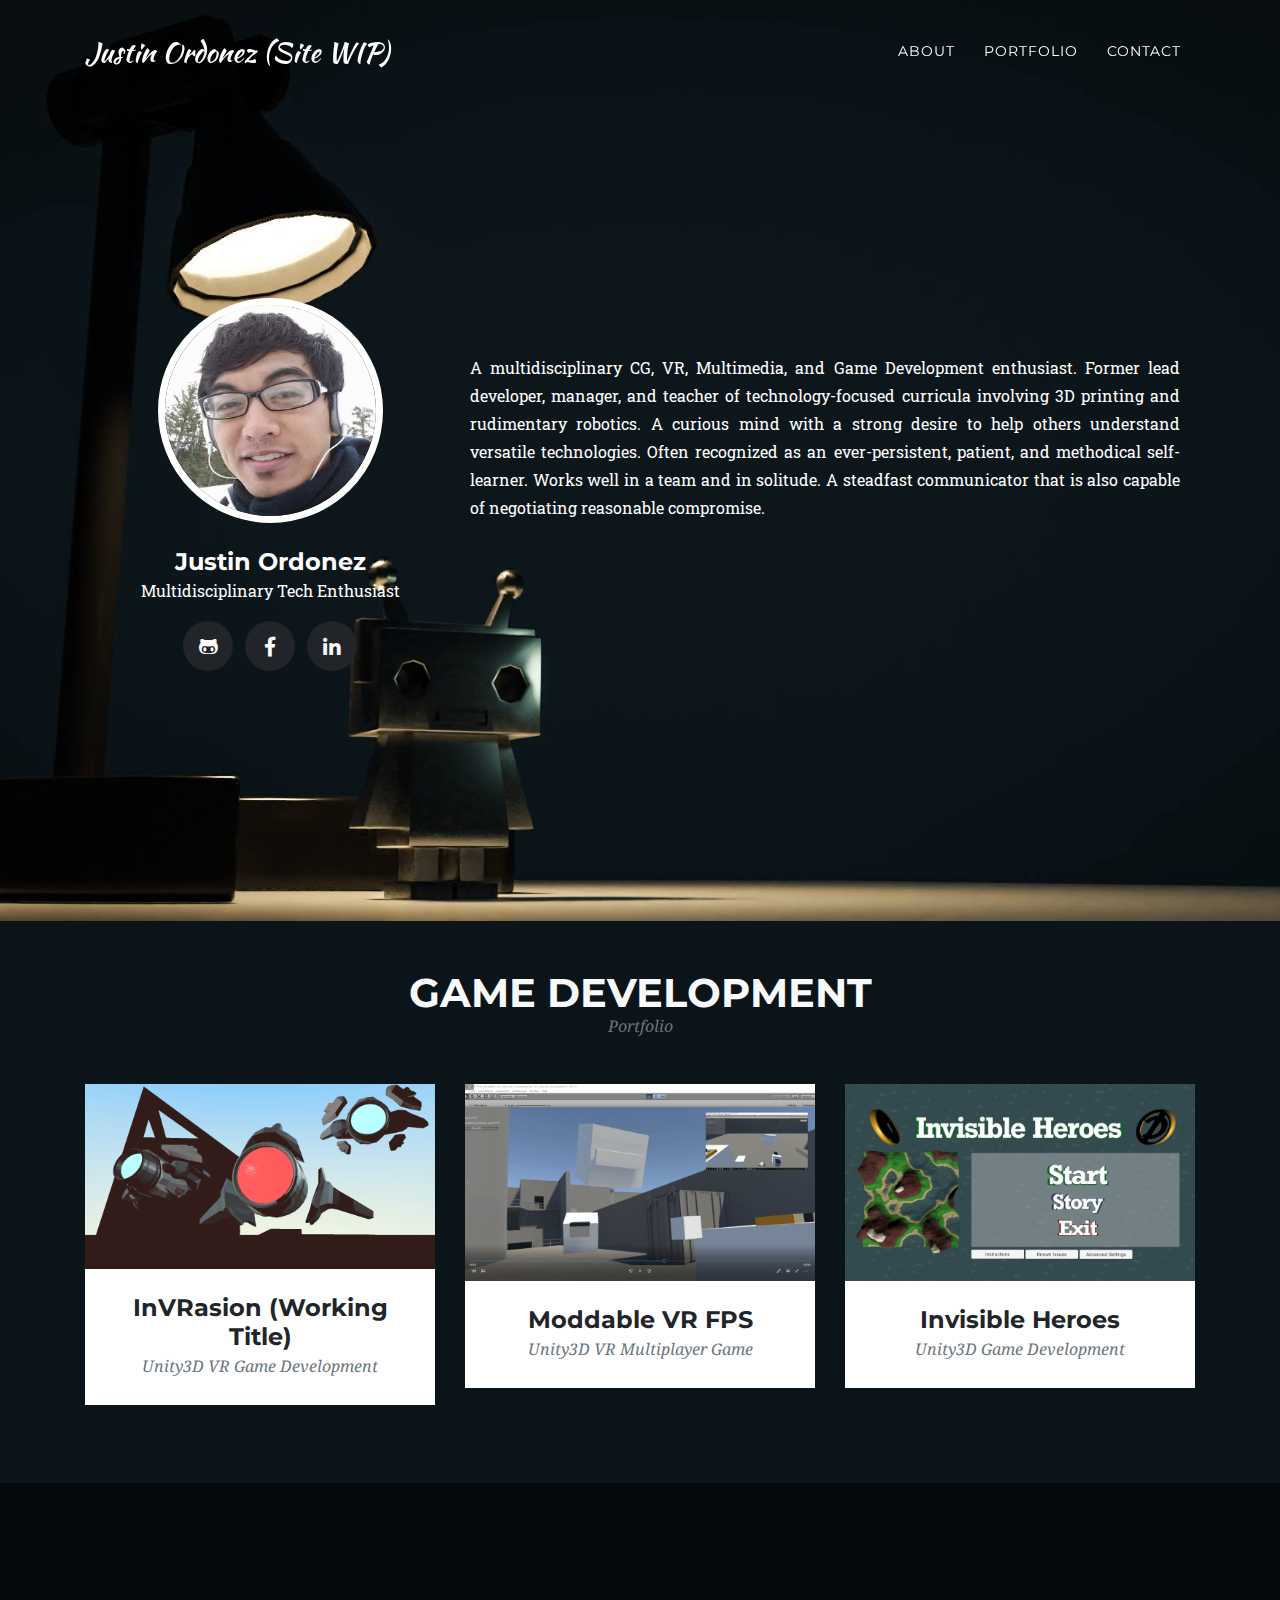
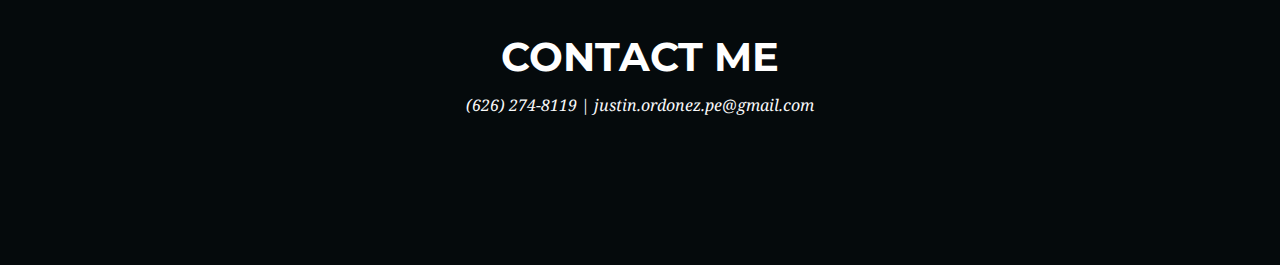
==== commit 67e3cf2e: "Added Invisible Heroes Video" ====
--- a/index.html
+++ b/index.html
@@ -623,6 +623,7 @@
                         <div class="embed-responsive embed-responsive-16by9">
                           <video class="embed-responsive-item" autoplay loop muted>
                             <source src="./video/InVRasion/Exploding the CLA.mp4" type="video/mp4" />
+                            Please wait for the video gallery to load.
                           </video>
                           <div class="mask rgba-purple-slight"></div>
                         </div>
@@ -1054,7 +1055,12 @@
                 <!-- Project Details Go Here -->
                 <h2 class="text-uppercase">Invisible Heroes</h2>
                 <p class="item-intro text-muted">Procedurally generated map experiment and single-item scavenger hunt.</p>
-                <img class="img-fluid d-block mx-auto" src="img/portfolio/Invisible Heroes/Cover.png" alt="">
+
+                <div class="embed-responsive embed-responsive-16by9 mb-3">
+                  <iframe width="560" height="315" src="https://www.youtube.com/embed/wVltcO9sjsc" frameborder="0"
+                    allow="autoplay; encrypted-media" allowfullscreen></iframe>
+                </div>
+
                 <p>
                   <a href="https://drive.google.com/file/d/0B-jDV3yzqTzuei1zTFFzbzU2M28/view?usp=sharing">Invisible
                     Heroes</a>
--- a/css/agency.css
+++ b/css/agency.css
@@ -130,14 +130,14 @@
   text-transform: uppercase;
   color: white;
   border: 0;
-  background-color: #fed136;
+  background-color: white;
   font-family: "Montserrat", -apple-system, BlinkMacSystemFont, "Segoe UI",
     Roboto, "Helvetica Neue", Arial, sans-serif, "Apple Color Emoji",
     "Segoe UI Emoji", "Segoe UI Symbol", "Noto Color Emoji";
 }
 
 #mainNav .navbar-brand {
-  color: #fed136;
+  color: white;
   font-family: "Kaushan Script", -apple-system, BlinkMacSystemFont, "Segoe UI",
     Roboto, "Helvetica Neue", Arial, sans-serif, "Apple Color Emoji",
     "Segoe UI Emoji", "Segoe UI Symbol", "Noto Color Emoji";
@@ -147,7 +147,7 @@
 #mainNav .navbar-brand:active,
 #mainNav .navbar-brand:focus,
 #mainNav .navbar-brand:hover {
-  color: #fec503;
+  color: white;
 }
 
 #mainNav .navbar-nav .nav-item .nav-link {
@@ -163,7 +163,7 @@
 
 #mainNav .navbar-nav .nav-item .nav-link.active,
 #mainNav .navbar-nav .nav-item .nav-link:hover {
-  color: #fed136;
+  color: white;
 }
 
 @media (min-width: 992px) {
@@ -186,7 +186,7 @@
   #mainNav.navbar-shrink {
     padding-top: 0;
     padding-bottom: 0;
-    background-color: #212529;
+    background-color: #000000;
   }
   #mainNav.navbar-shrink .navbar-brand {
     font-size: 1.25em;
@@ -650,8 +650,8 @@
 }
 
 section#contact {
-  background-color: #212529;
-  background-image: url("../img/videoblocks-abstract-polygonal-space-low-poly-dark-background_b3eahq7rl_thumbnail-full01.png");
+  background-color: #050a0c;
+  /* background-image: url("../img/videoblocks-abstract-polygonal-space-low-poly-dark-background_b3eahq7rl_thumbnail-full01.png"); */
   /* background-repeat: no-repeat; */
   background-position: center;
 }
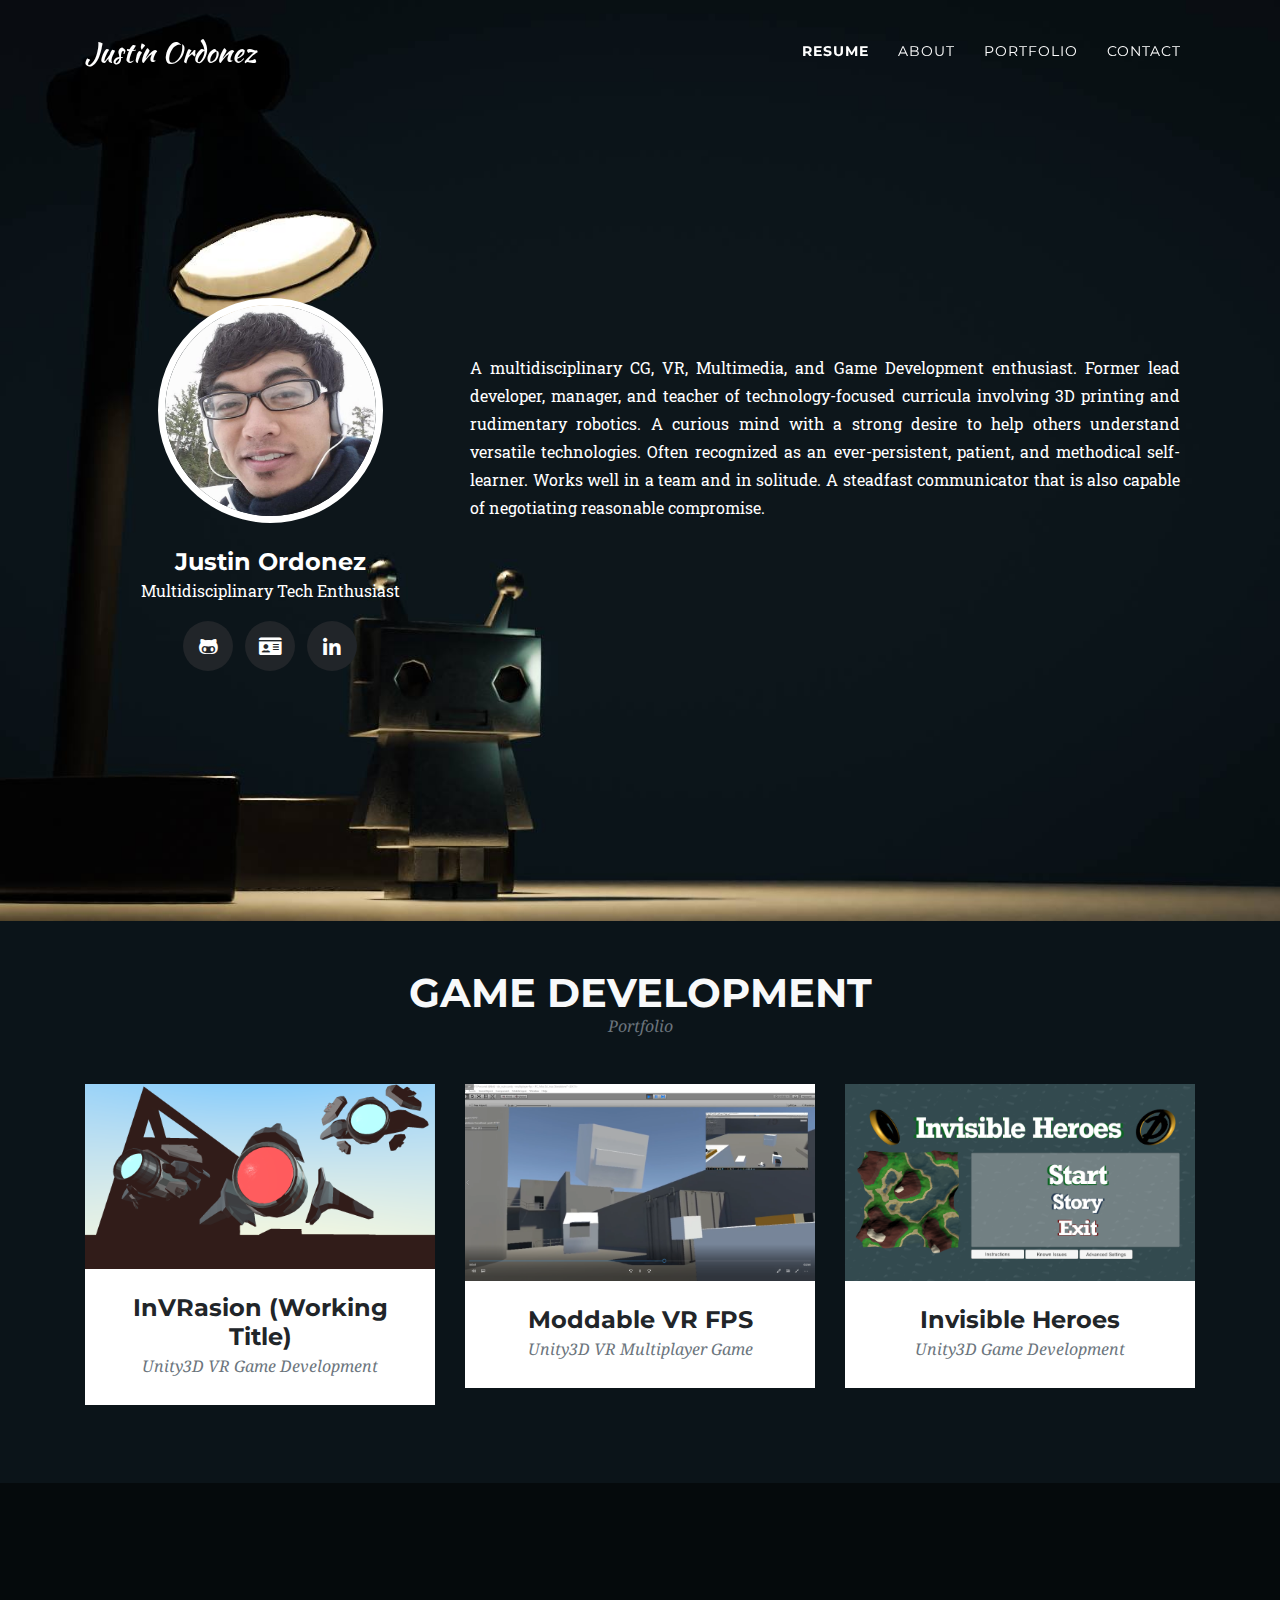
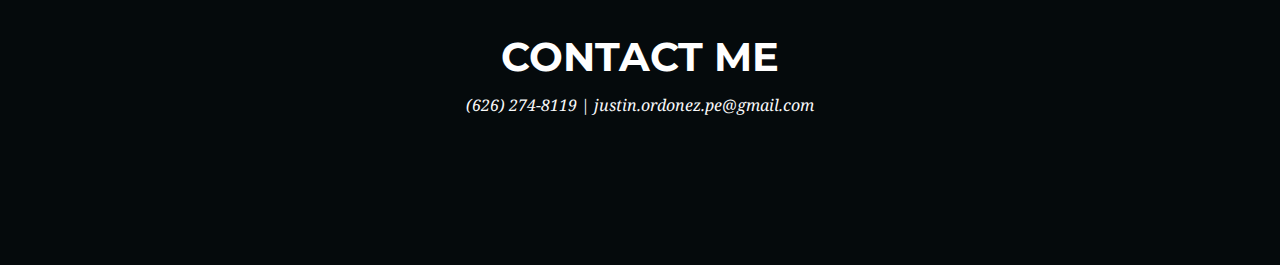
==== commit d5b0eb5c: "Removed SITE WIP and added Resume links." ====
--- a/index.html
+++ b/index.html
@@ -32,7 +32,7 @@
   <!-- Navigation -->
   <nav class="navbar navbar-expand-lg navbar-dark fixed-top" id="mainNav">
     <div class="container">
-      <a class="navbar-brand js-scroll-trigger" href="#page-top">Justin Ordonez (Site WIP)</a>
+      <a class="navbar-brand js-scroll-trigger" href="#page-top">Justin Ordonez</a>
       <button class="navbar-toggler navbar-toggler-right" type="button" data-toggle="collapse" data-target="#navbarResponsive"
         aria-controls="navbarResponsive" aria-expanded="false" aria-label="Toggle navigation">
         Menu
@@ -40,6 +40,9 @@
       </button>
       <div class="collapse navbar-collapse" id="navbarResponsive">
         <ul class="navbar-nav text-uppercase ml-auto">
+          <li class="nav-item">
+            <a class="nav-link" href="./downloads/VR AR Resume.pdf"><b>Resume</b></a>
+          </li>
           <li class="nav-item">
             <a class="nav-link js-scroll-trigger" href="#about">About</a>
           </li>
@@ -81,8 +84,8 @@
                     </a>
                   </li>
                   <li class="list-inline-item">
-                    <a href="https://www.facebook.com/MOTYSHIZ">
-                      <i class="fab fa-facebook-f"></i>
+                    <a href="./downloads/VR AR Resume.pdf">
+                      <i class="fas fa-id-card"></i>
                     </a>
                   </li>
                   <li class="list-inline-item">
